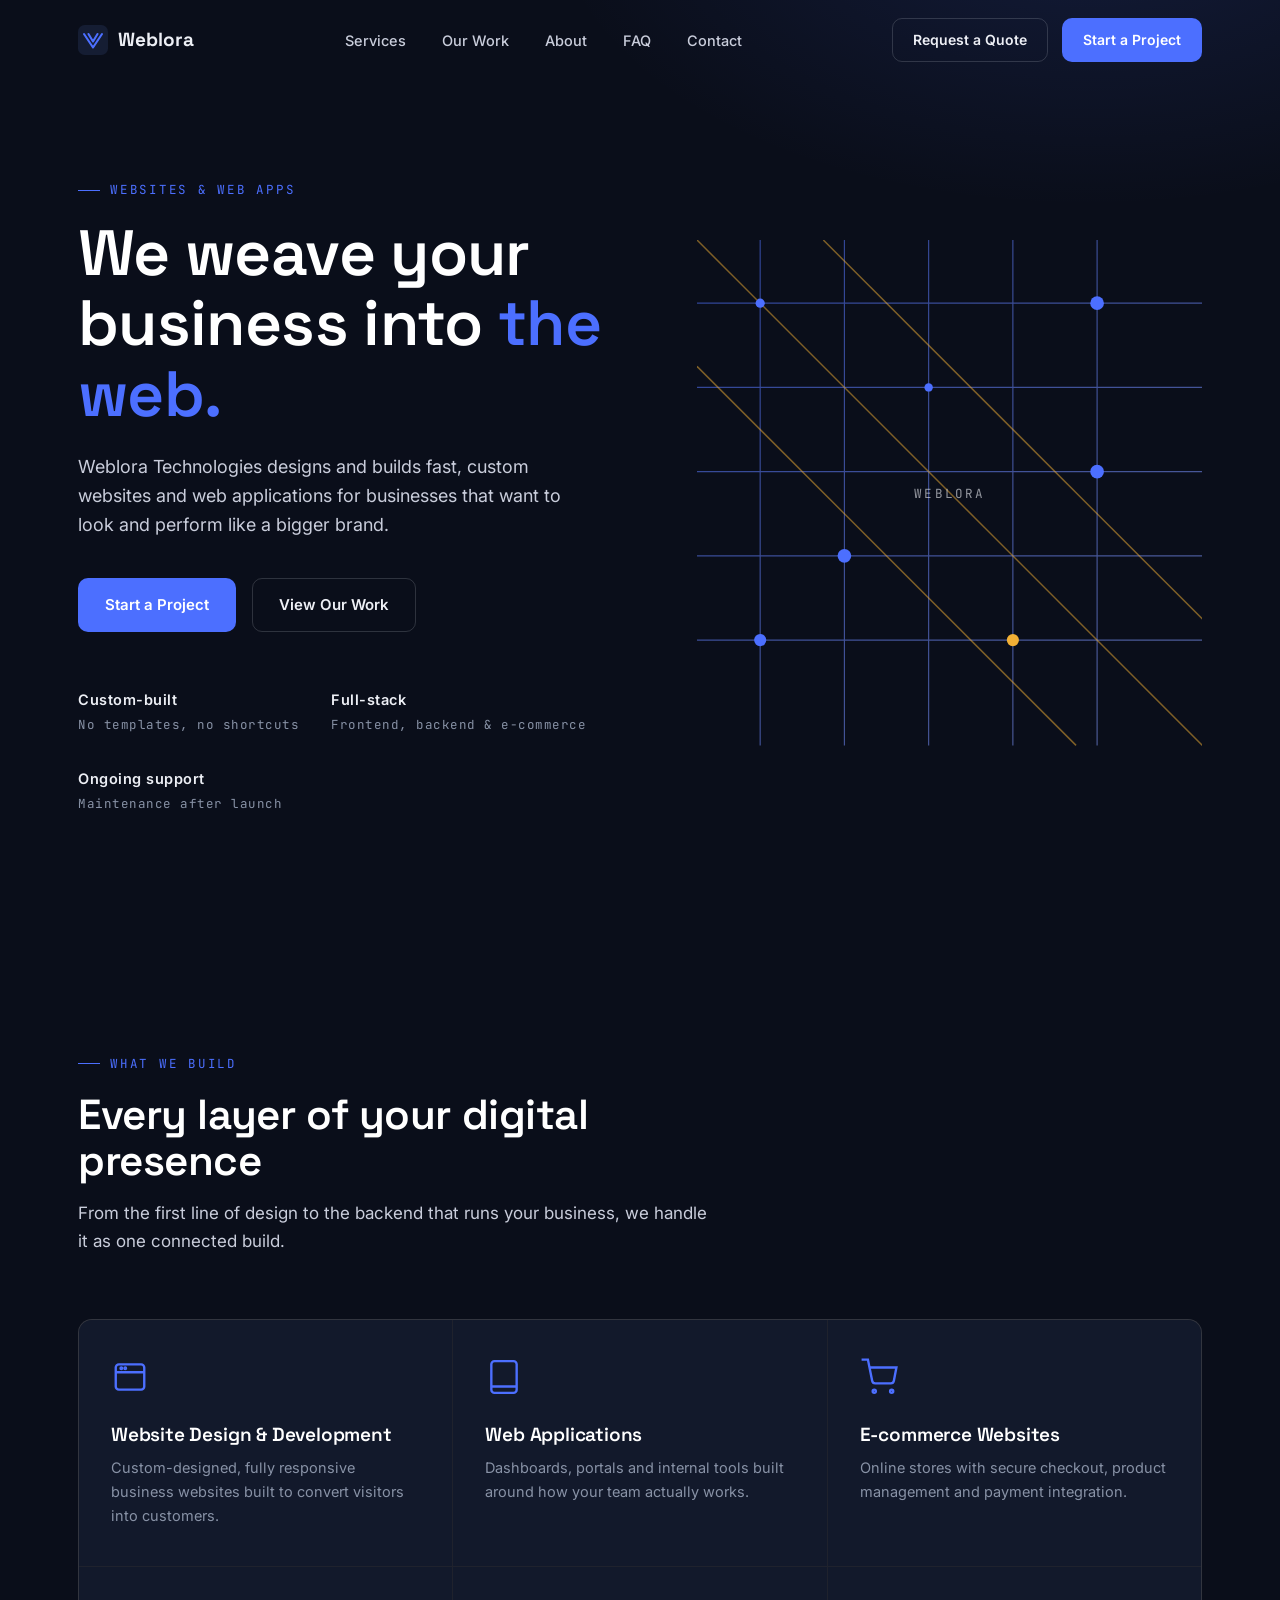
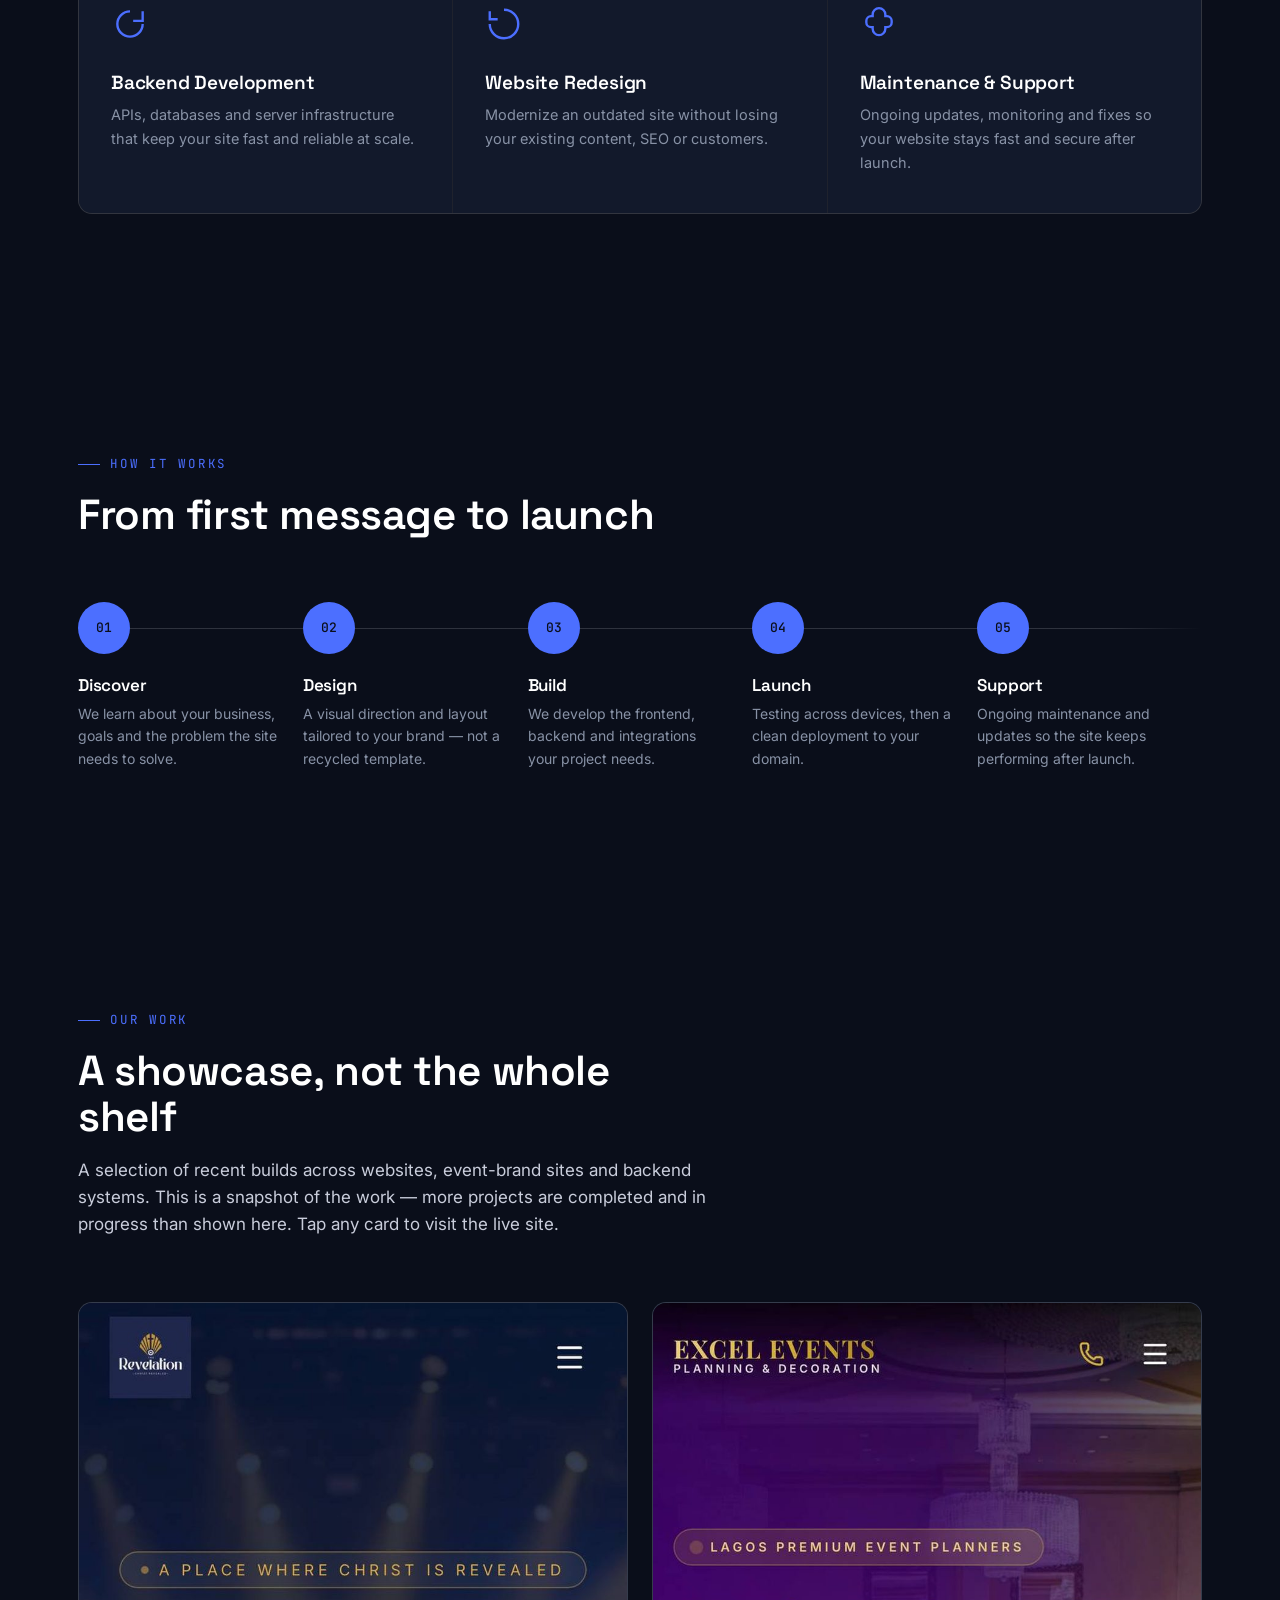
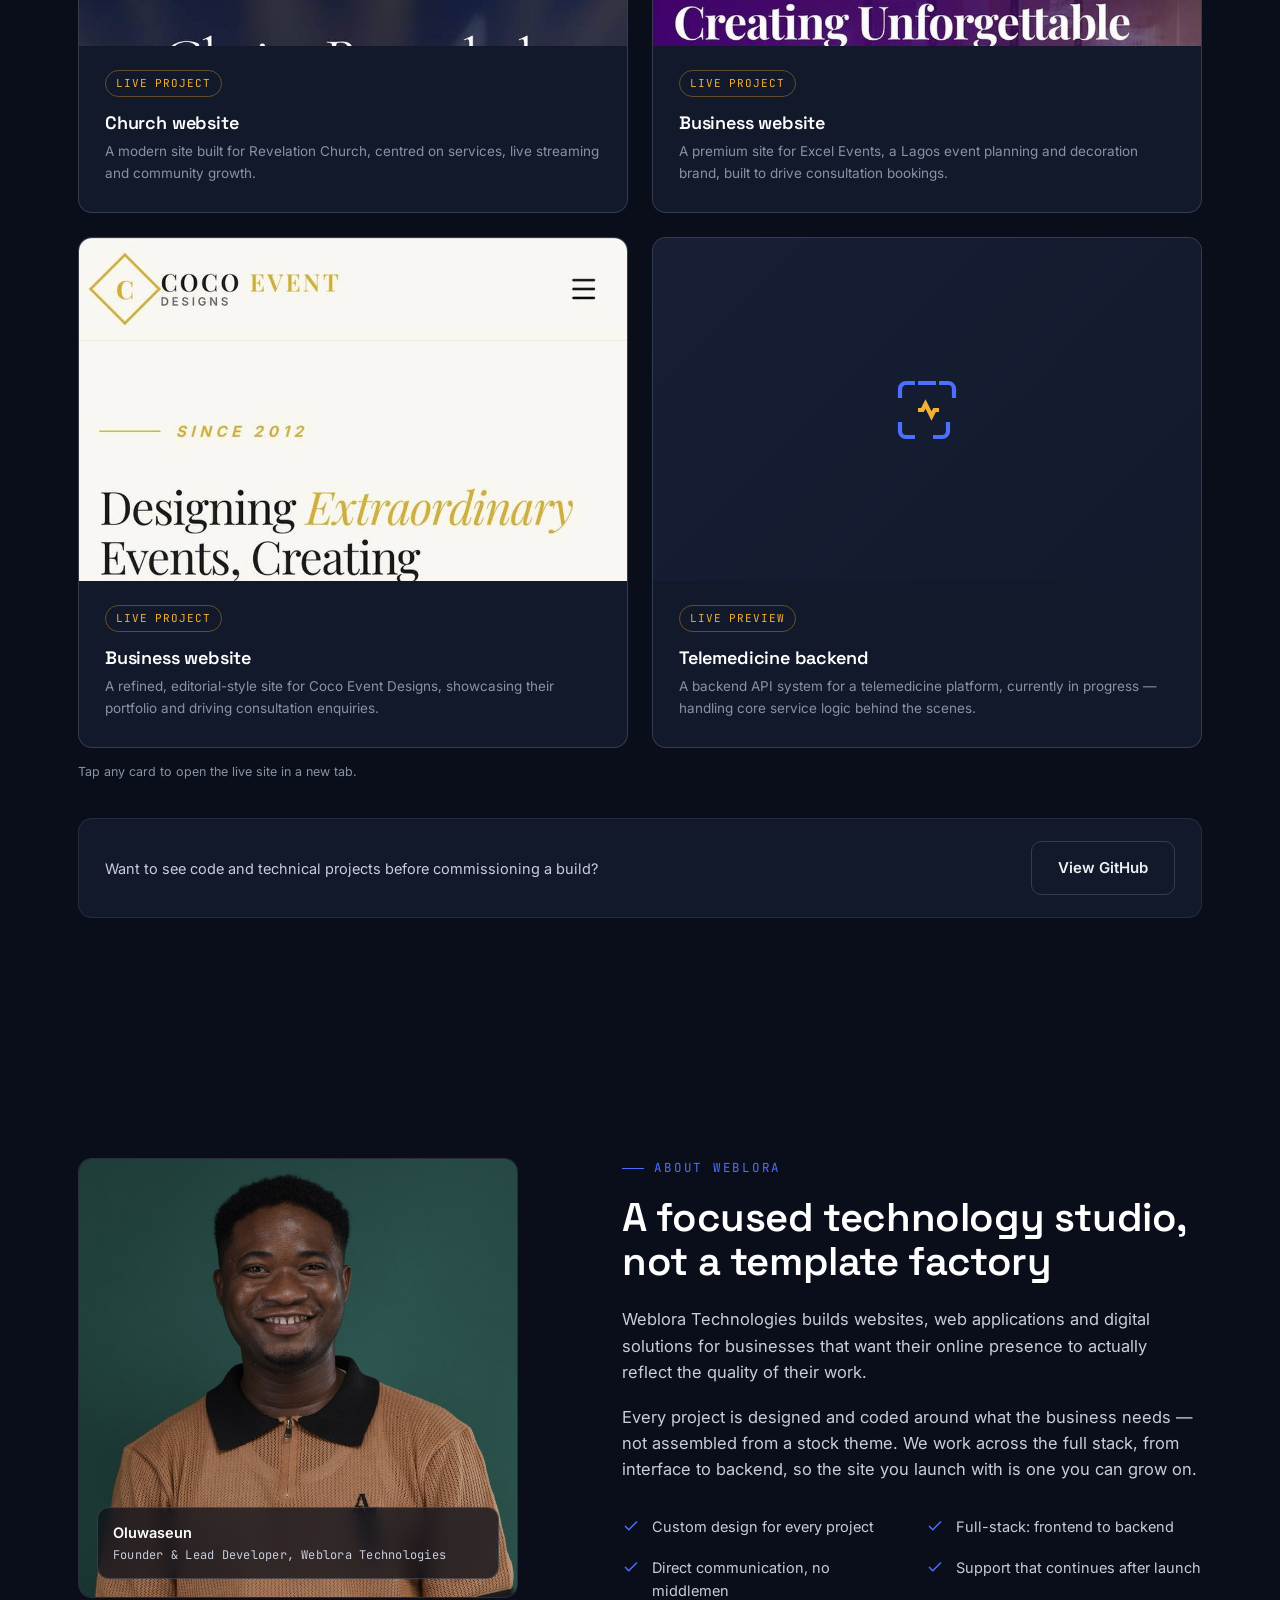
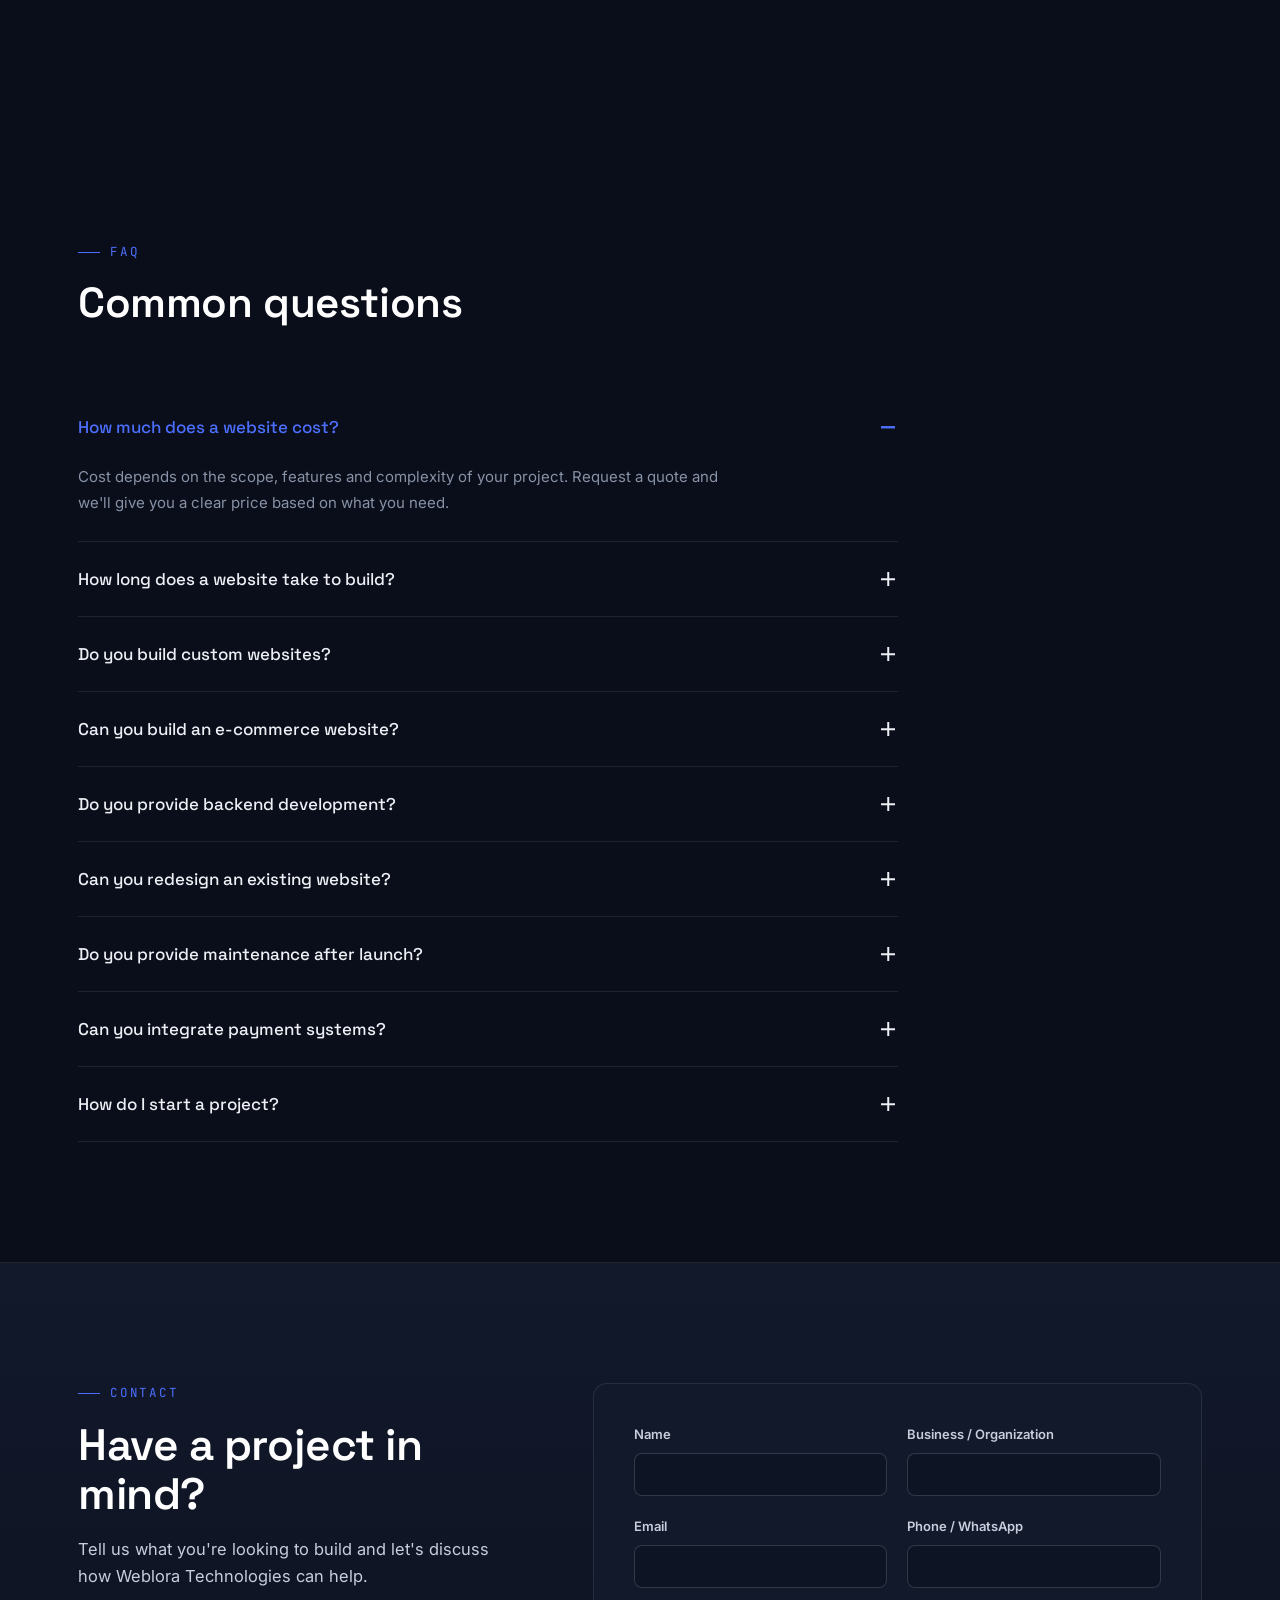
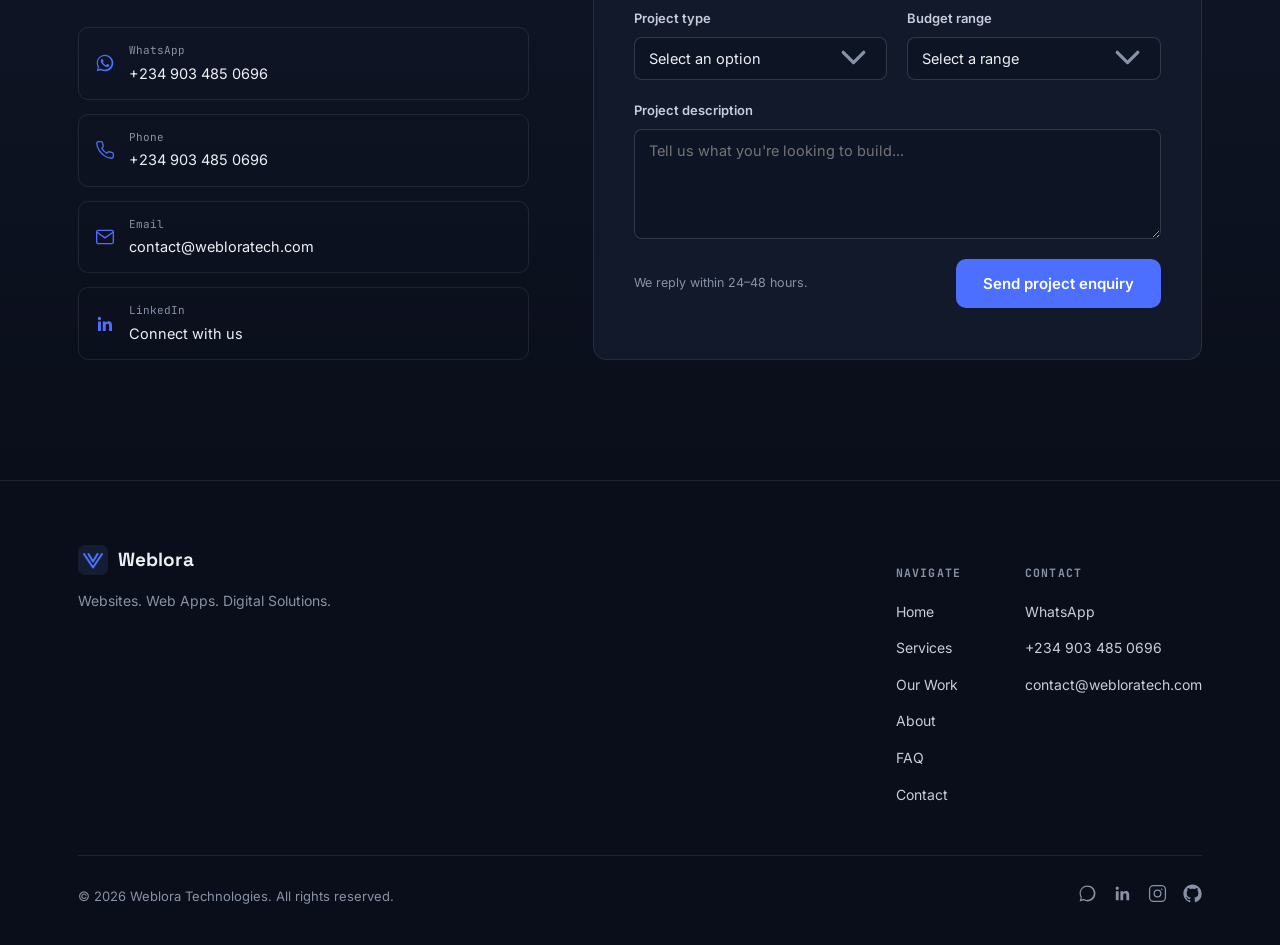
==== index.html @ 2b8f2a29 "changed the email" ====
<!DOCTYPE html>
<html lang="en">
<head>
<meta charset="UTF-8">
<meta name="viewport" content="width=device-width, initial-scale=1.0">
<title>Weblora Technologies — Websites, Web Apps &amp; Digital Solutions</title>
<meta name="description" content="Weblora Technologies designs and builds premium websites, web applications and e-commerce platforms. Request a quote and start your project today.">
<meta name="keywords" content="Weblora Technologies, website design, web development, web applications, e-commerce development, backend development, website redesign, website maintenance">
<link rel="canonical" href="https://weblora.tech/">

<!-- Open Graph -->
<meta property="og:type" content="website">
<meta property="og:title" content="Weblora Technologies — Websites, Web Apps & Digital Solutions">
<meta property="og:description" content="We design and build premium websites, web applications and digital solutions for growing businesses.">
<meta property="og:url" content="https://weblora.tech/">
<meta property="og:site_name" content="Weblora Technologies">
<meta property="og:image" content="assets/og-image.png">

<!-- Twitter -->
<meta name="twitter:card" content="summary_large_image">
<meta name="twitter:title" content="Weblora Technologies — Websites, Web Apps & Digital Solutions">
<meta name="twitter:description" content="We design and build premium websites, web applications and digital solutions for growing businesses.">
<meta name="twitter:image" content="assets/og-image.png">

<link rel="icon" type="image/svg+xml" href="data:image/svg+xml,%3Csvg xmlns='http://www.w3.org/2000/svg' viewBox='0 0 100 100'%3E%3Crect width='100' height='100' rx='22' fill='%230A0E1A'/%3E%3Cpath d='M20 30 L50 75 L80 30 M35 30 L50 55 L65 30' stroke='%234C6FFF' stroke-width='7' fill='none' stroke-linecap='round' stroke-linejoin='round'/%3E%3C/svg%3E">

<link rel="preconnect" href="https://fonts.googleapis.com">
<link rel="preconnect" href="https://fonts.gstatic.com" crossorigin>
<link href="https://fonts.googleapis.com/css2?family=Space+Grotesk:wght@400;500;600;700&family=Inter:wght@400;500;600;700&family=JetBrains+Mono:wght@400;500&display=swap" rel="stylesheet">

<script type="application/ld+json">
{
  "@context": "https://schema.org",
  "@type": "ProfessionalService",
  "name": "Weblora Technologies",
  "description": "Websites, web applications and digital solutions for growing businesses.",
  "email": "contact@webloratech.com",
  "telephone": "+2349034850696",
  "url": "https://webloratech.com",
  "sameAs": [
    "https://github.com/Oluwaseun-bit-ui",
    "https://www.linkedin.com/in/oluwaseuntaiwologix",
    
  ]
}
</script>

<style>
  :root{
    --ink:#0A0E1A;
    --panel:#12192B;
    --panel-2:#161f36;
    --paper:#EDEFF5;
    --paper-dim:#c9cddb;
    --indigo:#4C6FFF;
    --indigo-soft:rgba(76,111,255,0.14);
    --amber:#F2B035;
    --slate:#8892A6;
    --line:rgba(237,239,245,0.09);
    --line-strong:rgba(237,239,245,0.16);
    --radius:14px;
    --display: 'Space Grotesk', sans-serif;
    --body: 'Inter', sans-serif;
    --mono: 'JetBrains Mono', monospace;
    --ease: cubic-bezier(.22,.61,.36,1);
  }

  *{box-sizing:border-box;}
  html{scroll-behavior:smooth;}
  @media (prefers-reduced-motion: reduce){
    html{scroll-behavior:auto;}
    *{animation-duration:0.01ms !important; animation-iteration-count:1 !important; transition-duration:0.01ms !important;}
  }

  body{
    margin:0;
    background:var(--ink);
    color:var(--paper);
    font-family:var(--body);
    line-height:1.6;
    -webkit-font-smoothing:antialiased;
  }

  img{max-width:100%; display:block;}
  a{color:inherit;}
  ul{margin:0; padding:0; list-style:none;}
  h1,h2,h3,h4{font-family:var(--display); margin:0; line-height:1.1; letter-spacing:-0.01em;}
  p{margin:0;}

  .wrap{max-width:1180px; margin:0 auto; padding:0 28px;}
  section{padding:120px 0;}
  @media (max-width:768px){ section{padding:80px 0;} }

  .eyebrow{
    font-family:var(--mono);
    font-size:12.5px;
    letter-spacing:0.14em;
    text-transform:uppercase;
    color:var(--indigo);
    display:flex;
    align-items:center;
    gap:10px;
    margin-bottom:18px;
  }
  .eyebrow::before{
    content:"";
    width:22px; height:1px;
    background:var(--indigo);
  }

  .btn{
    display:inline-flex;
    align-items:center;
    justify-content:center;
    gap:8px;
    font-family:var(--body);
    font-weight:600;
    font-size:15px;
    padding:14px 26px;
    border-radius:10px;
    border:1px solid transparent;
    cursor:pointer;
    text-decoration:none;
    transition:transform .25s var(--ease), background .25s var(--ease), border-color .25s var(--ease), color .25s var(--ease);
    white-space:nowrap;
  }
  .btn:active{ transform:scale(0.97); }
  .btn-primary{ background:var(--indigo); color:#fff; }
  .btn-primary:hover{ background:#3d5be0; }
  .btn-ghost{ background:transparent; border-color:var(--line-strong); color:var(--paper); }
  .btn-ghost:hover{ border-color:var(--indigo); color:var(--indigo); }
  .btn-wa{ background:#1c2740; color:var(--paper); border:1px solid var(--line-strong); }
  .btn-wa:hover{ border-color:#25D366; color:#25D366; }
  .btn:focus-visible, a:focus-visible, button:focus-visible, input:focus-visible, textarea:focus-visible, select:focus-visible{
    outline:2px solid var(--amber);
    outline-offset:3px;
  }

  /* ---------- NAV ---------- */
  header{
    position:fixed; top:0; left:0; right:0; z-index:100;
    padding:18px 0;
    transition:background .3s var(--ease), border-color .3s var(--ease), padding .3s var(--ease);
    border-bottom:1px solid transparent;
  }
  header.scrolled{
    background:rgba(10,14,26,0.85);
    backdrop-filter:blur(10px);
    -webkit-backdrop-filter:blur(10px);
    border-bottom:1px solid var(--line);
    padding:12px 0;
  }
  .nav-row{ display:flex; align-items:center; justify-content:space-between; }
  .logo{
    display:flex; align-items:center; gap:10px;
    font-family:var(--display); font-weight:700; font-size:19px; text-decoration:none; color:var(--paper);
  }
  .logo-mark{ width:30px; height:30px; flex-shrink:0; }
  .nav-links{ display:flex; align-items:center; gap:36px; }
  .nav-links a{
    font-size:14.5px; text-decoration:none; color:var(--paper-dim); font-weight:500;
    position:relative; padding:4px 0;
    transition:color .2s var(--ease);
  }
  .nav-links a:hover{ color:var(--paper); }
  .nav-links a::after{
    content:""; position:absolute; left:0; bottom:-2px; width:0; height:1px; background:var(--indigo);
    transition:width .25s var(--ease);
  }
  .nav-links a:hover::after{ width:100%; }
  .nav-cta-group{ display:flex; align-items:center; gap:14px; }
  .nav-cta-group .btn{ padding:10px 20px; font-size:14px; }
  .menu-toggle{
    display:none; background:none; border:none; color:var(--paper); cursor:pointer; padding:6px;
  }
  .menu-toggle svg{ width:24px; height:24px; }

  @media (max-width: 940px){
    .nav-links{
      position:fixed; inset:0 0 0 auto; top:0; height:100vh; width:min(78vw,320px);
      background:var(--panel); flex-direction:column; align-items:flex-start; justify-content:center;
      gap:28px; padding:40px 36px; transform:translateX(100%);
      transition:transform .35s var(--ease); box-shadow:-20px 0 60px rgba(0,0,0,0.4);
    }
    .nav-links.open{ transform:translateX(0); }
    .nav-links a{ font-size:19px; }
    .nav-cta-group .btn-ghost{ display:none; }
    .menu-toggle{ display:block; z-index:110; }
    .nav-cta-group{ gap:10px; }
  }

  /* ---------- HERO ---------- */
  .hero{
    padding:180px 0 120px;
    position:relative;
    overflow:hidden;
    background:
      radial-gradient(ellipse 900px 500px at 85% -10%, var(--indigo-soft), transparent 60%);
  }
  .hero-grid{
    display:grid; grid-template-columns:1.05fr 0.95fr; gap:60px; align-items:center;
  }
  .hero h1{
    font-size:clamp(38px, 5.2vw, 64px);
    font-weight:600;
    color:#fff;
  }
  .hero h1 span{ color:var(--indigo); }
  .hero-sub{
    margin-top:24px; font-size:18px; color:var(--paper-dim); max-width:520px;
  }
  .hero-actions{ margin-top:38px; display:flex; gap:16px; flex-wrap:wrap; }
  .hero-meta{
    margin-top:56px; display:flex; gap:32px; flex-wrap:wrap;
  }
  .hero-meta div{ font-family:var(--mono); font-size:12.5px; color:var(--slate); letter-spacing:0.04em; }
  .hero-meta strong{ display:block; color:var(--paper); font-family:var(--body); font-size:14.5px; font-weight:600; margin-bottom:4px; }

  .loom{ width:100%; height:auto; }
  @media (max-width:940px){
    .hero{ padding:150px 0 80px; }
    .hero-grid{ grid-template-columns:1fr; }
    .hero-sub{ max-width:none; }
    .loom-wrap{ order:-1; margin-bottom:10px; }
  }

  /* ---------- section headers ---------- */
  .sec-head{ max-width:640px; margin-bottom:64px; }
  .sec-head h2{ font-size:clamp(28px,3.6vw,42px); font-weight:600; color:#fff; }
  .sec-head p{ margin-top:16px; font-size:17px; color:var(--paper-dim); }

  /* ---------- SERVICES ---------- */
  .services-grid{
    display:grid; grid-template-columns:repeat(3,1fr); gap:1px;
    background:var(--line); border:1px solid var(--line); border-radius:var(--radius); overflow:hidden;
  }
  .service-card{
    background:var(--panel); padding:38px 32px; transition:background .25s var(--ease);
  }
  .service-card:hover{ background:var(--panel-2); }
  .service-icon{ width:38px; height:38px; color:var(--indigo); margin-bottom:22px; }
  .service-card h3{ font-size:19px; font-weight:600; color:#fff; margin-bottom:10px; }
  .service-card p{ font-size:14.5px; color:var(--slate); line-height:1.65; }
  @media (max-width:900px){ .services-grid{ grid-template-columns:1fr 1fr; } }
  @media (max-width:640px){ .services-grid{ grid-template-columns:1fr; } }

  /* ---------- PROCESS ---------- */
  .process{ position:relative; }
  .process-list{ display:grid; grid-template-columns:repeat(5,1fr); gap:0; position:relative; }
  .process-list::before{
    content:""; position:absolute; top:26px; left:0; right:0; height:1px;
    background:linear-gradient(to right, var(--line-strong), var(--line-strong) 92%, transparent);
  }
  .process-step{ padding-right:24px; position:relative; }
  .process-num{
    font-family:var(--mono); font-size:13px; color:var(--ink); background:var(--indigo);
    width:52px; height:52px; border-radius:50%; display:flex; align-items:center; justify-content:center;
    font-weight:500; margin-bottom:22px; position:relative; z-index:2;
  }
  .process-step h3{ font-size:17px; font-weight:600; color:#fff; margin-bottom:8px; }
  .process-step p{ font-size:14px; color:var(--slate); }
  @media (max-width:940px){
    .process-list{ grid-template-columns:1fr 1fr; gap:36px 24px; }
    .process-list::before{ display:none; }
  }
  @media (max-width:560px){ .process-list{ grid-template-columns:1fr; } }

  /* ---------- WORK ---------- */
  .work-grid{ display:grid; grid-template-columns:repeat(2,1fr); gap:24px; }
  .work-card{
    border:1px solid var(--line-strong); border-radius:var(--radius); overflow:hidden;
    background:var(--panel); display:flex; flex-direction:column;
    transition:border-color .25s var(--ease), transform .25s var(--ease);
    text-decoration:none; color:inherit;
  }
  .work-card:hover{ border-color:var(--indigo); transform:translateY(-4px); }
  .work-thumb{
    position:relative; width:100%; aspect-ratio:16/10; overflow:hidden; background:var(--panel-2);
    display:flex; align-items:center; justify-content:center;
  }
  .work-thumb img{
    width:100%; height:100%; object-fit:cover; object-position:top center;
    transition:transform .5s var(--ease); display:block; pointer-events:none;
  }
  .work-card:hover .work-thumb img{ transform:scale(1.04); }
  .work-thumb.no-image{ background:linear-gradient(135deg, var(--panel-2), var(--panel)); }
  .work-thumb .visit-badge{
    position:absolute; top:14px; right:14px; background:rgba(10,14,26,0.82); backdrop-filter:blur(6px);
    color:#fff; font-family:var(--mono); font-size:11px; letter-spacing:0.06em; text-transform:uppercase;
    padding:6px 12px; border-radius:100px; display:flex; align-items:center; gap:6px;
    border:1px solid var(--line-strong); opacity:0; transform:translateY(-4px);
    transition:opacity .25s var(--ease), transform .25s var(--ease);
  }
  .work-card:hover .visit-badge{ opacity:1; transform:translateY(0); }
  .work-body{ padding:24px 26px 28px; display:flex; flex-direction:column; flex:1; }
  .work-card .tag{
    font-family:var(--mono); font-size:11px; letter-spacing:0.08em; text-transform:uppercase;
    color:var(--amber); border:1px solid rgba(242,176,53,0.35); padding:4px 10px; border-radius:100px;
    display:inline-block; align-self:flex-start;
  }
  .work-card h4{ font-size:18px; color:#fff; font-weight:600; margin:16px 0 8px; }
  .work-card p{ font-size:13.5px; color:var(--slate); line-height:1.6; }
  .work-note{
    margin-top:36px; padding:22px 26px; border-radius:var(--radius); background:var(--panel);
    border:1px solid var(--line); display:flex; align-items:center; justify-content:space-between; gap:20px; flex-wrap:wrap;
  }
  .work-note p{ font-size:14.5px; color:var(--paper-dim); max-width:520px; }
  @media (max-width:640px){ .work-grid{ grid-template-columns:1fr; } }

  /* ---------- ABOUT ---------- */
  .about-grid{ display:grid; grid-template-columns:0.9fr 1.1fr; gap:70px; align-items:start; }
  .about-visual{
    position:relative; aspect-ratio:1/1; border-radius:var(--radius); border:1px solid var(--line);
    background:var(--panel); overflow:hidden; max-width:440px; justify-self:start;
  }
  .about-visual img{ width:100%; height:100%; object-fit:cover; display:block; }
  .about-visual .founder-tag{
    position:absolute; left:18px; bottom:18px; right:18px;
    background:rgba(10,14,26,0.72); backdrop-filter:blur(8px);
    border:1px solid var(--line-strong); border-radius:12px; padding:13px 15px;
  }
  .about-visual .founder-tag strong{ display:block; color:#fff; font-size:14.5px; font-weight:600; }
  .about-visual .founder-tag span{ display:block; color:var(--paper-dim); font-size:12px; margin-top:2px; font-family:var(--mono); letter-spacing:0.02em; }
  @media (max-width:900px){ .about-visual{ max-width:340px; justify-self:center; } }
  .about-copy h2{ font-size:clamp(28px,3.6vw,40px); color:#fff; font-weight:600; margin-bottom:22px; }
  .about-copy p{ font-size:16.5px; color:var(--paper-dim); margin-bottom:18px; }
  .value-list{ margin-top:32px; display:grid; grid-template-columns:1fr 1fr; gap:18px 28px; }
  .value-list li{ display:flex; gap:12px; font-size:14.5px; color:var(--paper-dim); }
  .value-list svg{ width:18px; height:18px; color:var(--indigo); flex-shrink:0; margin-top:2px; }
  @media (max-width:900px){ .about-grid{ grid-template-columns:1fr; } .value-list{ grid-template-columns:1fr; } }

  /* ---------- FAQ ---------- */
  .faq-wrap{ max-width:820px; }
  .faq-item{ border-bottom:1px solid var(--line); }
  .faq-q{
    width:100%; text-align:left; background:none; border:none; color:var(--paper);
    font-family:var(--display); font-size:17px; font-weight:500; padding:26px 0; cursor:pointer;
    display:flex; align-items:center; justify-content:space-between; gap:20px;
  }
  .faq-q:hover{ color:var(--indigo); }
  .faq-q .plus{ width:20px; height:20px; flex-shrink:0; position:relative; }
  .faq-q .plus::before, .faq-q .plus::after{
    content:""; position:absolute; background:currentColor; top:50%; left:50%; transform:translate(-50%,-50%);
  }
  .faq-q .plus::before{ width:14px; height:1.5px; }
  .faq-q .plus::after{ width:1.5px; height:14px; transition:transform .25s var(--ease); }
  .faq-item.open .plus::after{ transform:translate(-50%,-50%) rotate(90deg); }
  .faq-item.open .faq-q{ color:var(--indigo); }
  .faq-a{ max-height:0; overflow:hidden; transition:max-height .3s var(--ease); }
  .faq-a p{ font-size:15px; color:var(--slate); padding-bottom:26px; max-width:640px; line-height:1.7; }

  /* ---------- CONTACT ---------- */
  .contact-section{
    background:linear-gradient(180deg, var(--panel), var(--ink));
    border-top:1px solid var(--line);
  }
  .contact-grid{ display:grid; grid-template-columns:0.85fr 1.15fr; gap:64px; }
  .contact-info h2{ font-size:clamp(30px,4vw,44px); color:#fff; font-weight:600; }
  .contact-info p{ margin-top:18px; font-size:16.5px; color:var(--paper-dim); max-width:420px; }
  .contact-channels{ margin-top:38px; display:flex; flex-direction:column; gap:14px; }
  .channel{
    display:flex; align-items:center; gap:14px; padding:14px 16px; border:1px solid var(--line);
    border-radius:10px; text-decoration:none; color:var(--paper); font-size:14.5px; transition:border-color .2s var(--ease);
  }
  .channel:hover{ border-color:var(--indigo); }
  .channel svg{ width:20px; height:20px; color:var(--indigo); flex-shrink:0; }
  .channel span.label{ display:block; font-family:var(--mono); font-size:11px; color:var(--slate); margin-bottom:2px; }

  form.project-form{
    background:var(--panel); border:1px solid var(--line); border-radius:var(--radius); padding:40px;
  }
  .form-row{ display:grid; grid-template-columns:1fr 1fr; gap:20px; margin-bottom:20px; }
  .field{ display:flex; flex-direction:column; gap:8px; }
  .field.full{ grid-column:1 / -1; }
  label{ font-size:13px; font-weight:600; color:var(--paper-dim); }
  input, textarea, select{
    background:#0d1424; border:1px solid var(--line-strong); border-radius:8px; padding:12px 14px;
    color:var(--paper); font-family:var(--body); font-size:14.5px; width:100%;
  }
  input:focus, textarea:focus, select:focus{ border-color:var(--indigo); outline:none; }
  textarea{ resize:vertical; min-height:110px; }
  select{ appearance:none; background-image:url("data:image/svg+xml,%3Csvg xmlns='http://www.w3.org/2000/svg' viewBox='0 0 20 20' fill='none'%3E%3Cpath d='M5 7l5 5 5-5' stroke='%238892A6' stroke-width='1.6' stroke-linecap='round' stroke-linejoin='round'/%3E%3C/svg%3E"); background-repeat:no-repeat; background-position:right 12px center; padding-right:36px; }
  .form-foot{ margin-top:8px; display:flex; align-items:center; justify-content:space-between; gap:16px; flex-wrap:wrap; }
  .form-foot p{ font-size:12.5px; color:var(--slate); }
  @media (max-width:900px){ .contact-grid{ grid-template-columns:1fr; } }
  @media (max-width:640px){ .form-row{ grid-template-columns:1fr; } form.project-form{ padding:26px; } }

  /* ---------- FOOTER ---------- */
  footer{ padding:64px 0 36px; border-top:1px solid var(--line); }
  .footer-top{ display:flex; justify-content:space-between; gap:40px; flex-wrap:wrap; margin-bottom:48px; }
  .footer-brand .logo{ margin-bottom:14px; }
  .footer-brand p{ font-size:14px; color:var(--slate); max-width:280px; }
  .footer-cols{ display:flex; gap:64px; flex-wrap:wrap; }
  .footer-col h5{ font-family:var(--mono); font-size:11.5px; letter-spacing:0.1em; text-transform:uppercase; color:var(--slate); margin-bottom:16px; }
  .footer-col ul{ display:flex; flex-direction:column; gap:11px; }
  .footer-col a{ font-size:14px; color:var(--paper-dim); text-decoration:none; }
  .footer-col a:hover{ color:var(--indigo); }
  .footer-bottom{
    padding-top:28px; border-top:1px solid var(--line); display:flex; justify-content:space-between;
    align-items:center; gap:16px; flex-wrap:wrap; font-size:13px; color:var(--slate);
  }
  .footer-socials{ display:flex; gap:16px; }
  .footer-socials a{ color:var(--slate); }
  .footer-socials a:hover{ color:var(--indigo); }
  .footer-socials svg{ width:19px; height:19px; }

  /* skip link */
  .skip-link{
    position:absolute; left:-9999px; top:0; background:var(--indigo); color:#fff; padding:12px 20px;
    z-index:200; border-radius:0 0 8px 0;
  }
  .skip-link:focus{ left:0; }

  .visually-hidden{
    position:absolute; width:1px; height:1px; overflow:hidden; clip:rect(0 0 0 0); white-space:nowrap;
  }
</style>
</head>
<body>

<a href="#main" class="skip-link">Skip to content</a>

<header id="siteHeader">
  <div class="wrap nav-row">
    <a href="#top" class="logo" aria-label="Weblora Technologies home">
      <svg class="logo-mark" viewBox="0 0 100 100" fill="none" xmlns="http://www.w3.org/2000/svg" aria-hidden="true">
        <rect width="100" height="100" rx="22" fill="#151d33"/>
        <path d="M20 30 L50 75 L80 30 M35 30 L50 55 L65 30" stroke="#4C6FFF" stroke-width="7" fill="none" stroke-linecap="round" stroke-linejoin="round"/>
      </svg>
      Weblora
    </a>

    <nav class="nav-links" id="navLinks" aria-label="Primary">
      <a href="#services">Services</a>
      <a href="#work">Our Work</a>
      <a href="#about">About</a>
      <a href="#faq">FAQ</a>
      <a href="#contact">Contact</a>
    </nav>

    <div class="nav-cta-group">
      <a href="#contact" class="btn btn-ghost">Request a Quote</a>
      <a href="#contact" class="btn btn-primary">Start a Project</a>
      <button class="menu-toggle" id="menuToggle" aria-expanded="false" aria-controls="navLinks" aria-label="Open menu">
        <svg id="menuIcon" viewBox="0 0 24 24" fill="none" stroke="currentColor" stroke-width="2" stroke-linecap="round"><line x1="3" y1="6" x2="21" y2="6"/><line x1="3" y1="12" x2="21" y2="12"/><line x1="3" y1="18" x2="21" y2="18"/></svg>
      </button>
    </div>
  </div>
</header>

<main id="main">

  <!-- HERO -->
  <section class="hero" id="top">
    <div class="wrap hero-grid">
      <div>
        <div class="eyebrow">Websites &amp; Web Apps</div>
        <h1>We weave your business into <span>the web.</span></h1>
        <p class="hero-sub">Weblora Technologies designs and builds fast, custom websites and web applications for businesses that want to look and perform like a bigger brand.</p>
        <div class="hero-actions">
          <a href="#contact" class="btn btn-primary">Start a Project</a>
          <a href="#work" class="btn btn-ghost">View Our Work</a>
        </div>
        <div class="hero-meta">
          <div><strong>Custom-built</strong>No templates, no shortcuts</div>
          <div><strong>Full-stack</strong>Frontend, backend &amp; e-commerce</div>
          <div><strong>Ongoing support</strong>Maintenance after launch</div>
        </div>
      </div>

      <div class="loom-wrap">
        <svg class="loom" viewBox="0 0 480 480" fill="none" xmlns="http://www.w3.org/2000/svg" role="img" aria-label="Animated illustration of woven threads intersecting at glowing nodes, representing digital solutions being built">
          <defs>
            <linearGradient id="threadGrad" x1="0" y1="0" x2="480" y2="480" gradientUnits="userSpaceOnUse">
              <stop offset="0" stop-color="#4C6FFF"/>
              <stop offset="1" stop-color="#8AA0FF"/>
            </linearGradient>
          </defs>
          <g stroke="url(#threadGrad)" stroke-width="1.1" opacity="0.55">
            <line x1="0" y1="60" x2="480" y2="60"/>
            <line x1="0" y1="140" x2="480" y2="140"/>
            <line x1="0" y1="220" x2="480" y2="220"/>
            <line x1="0" y1="300" x2="480" y2="300"/>
            <line x1="0" y1="380" x2="480" y2="380"/>
            <line x1="60" y1="0" x2="60" y2="480"/>
            <line x1="140" y1="0" x2="140" y2="480"/>
            <line x1="220" y1="0" x2="220" y2="480"/>
            <line x1="300" y1="0" x2="300" y2="480"/>
            <line x1="380" y1="0" x2="380" y2="480"/>
          </g>
          <g class="weave-diag" stroke="#F2B035" stroke-width="1.4" opacity="0.5">
            <line x1="0" y1="0" x2="480" y2="480"/>
            <line x1="120" y1="0" x2="480" y2="360"/>
            <line x1="0" y1="120" x2="360" y2="480"/>
          </g>
          <g fill="#4C6FFF">
            <circle cx="60" cy="60" r="4"><animate attributeName="r" values="4;7;4" dur="3.2s" repeatCount="indefinite"/></circle>
            <circle cx="220" cy="140" r="4"><animate attributeName="r" values="4;7;4" dur="2.6s" begin="0.4s" repeatCount="indefinite"/></circle>
            <circle cx="380" cy="60" r="4"><animate attributeName="r" values="4;7;4" dur="3.6s" begin="0.9s" repeatCount="indefinite"/></circle>
            <circle cx="140" cy="300" r="4"><animate attributeName="r" values="4;7;4" dur="2.9s" begin="1.3s" repeatCount="indefinite"/></circle>
            <circle cx="300" cy="380" r="5" fill="#F2B035"><animate attributeName="r" values="5;9;5" dur="3.1s" begin="0.2s" repeatCount="indefinite"/></circle>
            <circle cx="380" cy="220" r="4"><animate attributeName="r" values="4;7;4" dur="2.4s" begin="1.6s" repeatCount="indefinite"/></circle>
            <circle cx="60" cy="380" r="4"><animate attributeName="r" values="4;7;4" dur="3.4s" begin="0.6s" repeatCount="indefinite"/></circle>
          </g>
          <text x="240" y="245" text-anchor="middle" font-family="JetBrains Mono, monospace" font-size="12" fill="#EDEFF5" opacity="0.6" letter-spacing="2">WEBLORA</text>
        </svg>
      </div>
    </div>
  </section>

  <!-- SERVICES -->
  <section id="services">
    <div class="wrap">
      <div class="sec-head">
        <div class="eyebrow">What we build</div>
        <h2>Every layer of your digital presence</h2>
        <p>From the first line of design to the backend that runs your business, we handle it as one connected build.</p>
      </div>

      <div class="services-grid">
        <article class="service-card">
          <svg class="service-icon" viewBox="0 0 24 24" fill="none" stroke="currentColor" stroke-width="1.5"><rect x="3" y="4" width="18" height="16" rx="2"/><path d="M3 9h18"/><circle cx="6.5" cy="6.5" r=".5" fill="currentColor"/><circle cx="9" cy="6.5" r=".5" fill="currentColor"/></svg>
          <h3>Website Design &amp; Development</h3>
          <p>Custom-designed, fully responsive business websites built to convert visitors into customers.</p>
        </article>
        <article class="service-card">
          <svg class="service-icon" viewBox="0 0 24 24" fill="none" stroke="currentColor" stroke-width="1.5"><rect x="4" y="2" width="16" height="20" rx="2"/><line x1="4" y1="18" x2="20" y2="18"/></svg>
          <h3>Web Applications</h3>
          <p>Dashboards, portals and internal tools built around how your team actually works.</p>
        </article>
        <article class="service-card">
          <svg class="service-icon" viewBox="0 0 24 24" fill="none" stroke="currentColor" stroke-width="1.5"><circle cx="9" cy="21" r="1"/><circle cx="20" cy="21" r="1"/><path d="M1 1h4l2.68 13.39a2 2 0 0 0 2 1.61h9.72a2 2 0 0 0 2-1.61L23 6H6"/></svg>
          <h3>E-commerce Websites</h3>
          <p>Online stores with secure checkout, product management and payment integration.</p>
        </article>
        <article class="service-card">
          <svg class="service-icon" viewBox="0 0 24 24" fill="none" stroke="currentColor" stroke-width="1.5"><path d="M20 12a8 8 0 1 1-8-8"/><path d="M20 4v6h-6"/></svg>
          <h3>Backend Development</h3>
          <p>APIs, databases and server infrastructure that keep your site fast and reliable at scale.</p>
        </article>
        <article class="service-card">
          <svg class="service-icon" viewBox="0 0 24 24" fill="none" stroke="currentColor" stroke-width="1.5"><path d="M3 12a9 9 0 1 0 9-9"/><path d="M3 4v5h5"/></svg>
          <h3>Website Redesign</h3>
          <p>Modernize an outdated site without losing your existing content, SEO or customers.</p>
        </article>
        <article class="service-card">
          <svg class="service-icon" viewBox="0 0 24 24" fill="none" stroke="currentColor" stroke-width="1.5"><path d="M12 2a4 4 0 0 1 4 4v1h1a3 3 0 0 1 3 3v1a3 3 0 0 1-3 3h-1v1a4 4 0 0 1-8 0v-1H7a3 3 0 0 1-3-3v-1a3 3 0 0 1 3-3h1V6a4 4 0 0 1 4-4z"/></svg>
          <h3>Maintenance &amp; Support</h3>
          <p>Ongoing updates, monitoring and fixes so your website stays fast and secure after launch.</p>
        </article>
      </div>
    </div>
  </section>

  <!-- PROCESS -->
  <section class="process">
    <div class="wrap">
      <div class="sec-head">
        <div class="eyebrow">How it works</div>
        <h2>From first message to launch</h2>
      </div>
      <div class="process-list">
        <div class="process-step">
          <div class="process-num">01</div>
          <h3>Discover</h3>
          <p>We learn about your business, goals and the problem the site needs to solve.</p>
        </div>
        <div class="process-step">
          <div class="process-num">02</div>
          <h3>Design</h3>
          <p>A visual direction and layout tailored to your brand — not a recycled template.</p>
        </div>
        <div class="process-step">
          <div class="process-num">03</div>
          <h3>Build</h3>
          <p>We develop the frontend, backend and integrations your project needs.</p>
        </div>
        <div class="process-step">
          <div class="process-num">04</div>
          <h3>Launch</h3>
          <p>Testing across devices, then a clean deployment to your domain.</p>
        </div>
        <div class="process-step">
          <div class="process-num">05</div>
          <h3>Support</h3>
          <p>Ongoing maintenance and updates so the site keeps performing after launch.</p>
        </div>
      </div>
    </div>
  </section>

  <!-- OUR WORK -->
  <section id="work">
    <div class="wrap">
      <div class="sec-head">
        <div class="eyebrow">Our work</div>
        <h2>A showcase, not the whole shelf</h2>
        <p>A selection of recent builds across websites, event-brand sites and backend systems. This is a snapshot of the work — more projects are completed and in progress than shown here. Tap any card to visit the live site.</p>
      </div>

      <div class="work-grid">

        <a class="work-card" href="https://revelation-church-hub.vercel.app/" target="_blank" rel="noopener">
          <div class="work-thumb">
            <img src="[data-uri]" alt="Revelation Church website homepage" loading="lazy" width="900" height="1494">
            <span class="visit-badge">Visit site ↗</span>
          </div>
          <div class="work-body">
            <span class="tag">Live project</span>
            <h4>Church website</h4>
            <p>A modern site built for Revelation Church, centred on services, live streaming and community growth.</p>
          </div>
        </a>

        <a class="work-card" href="https://excelevent.vercel.app/" target="_blank" rel="noopener">
          <div class="work-thumb">
            <img src="[data-uri]" alt="Excel Events website homepage" loading="lazy" width="900" height="1509">
            <span class="visit-badge">Visit site ↗</span>
          </div>
          <div class="work-body">
            <span class="tag">Live project</span>
            <h4>Business website</h4>
            <p>A premium site for Excel Events, a Lagos event planning and decoration brand, built to drive consultation bookings.</p>
          </div>
        </a>

        <a class="work-card" href="https://coco-event.vercel.app/" target="_blank" rel="noopener">
          <div class="work-thumb">
            <img src="[data-uri]" alt="Coco Event Designs website homepage" loading="lazy" width="900" height="1525">
            <span class="visit-badge">Visit site ↗</span>
          </div>
          <div class="work-body">
            <span class="tag">Live project</span>
            <h4>Business website</h4>
            <p>A refined, editorial-style site for Coco Event Designs, showcasing their portfolio and driving consultation enquiries.</p>
          </div>
        </a>

        <a class="work-card" href="https://telemedicine-wg98.onrender.com" target="_blank" rel="noopener">
          <div class="work-thumb no-image">
            <svg width="72" height="72" viewBox="0 0 24 24" fill="none" stroke="#4C6FFF" stroke-width="1.4" aria-hidden="true">
              <path d="M8 3H5a2 2 0 0 0-2 2v3m6-5h6m-6 0v0M16 3h3a2 2 0 0 1 2 2v3M3 16v3a2 2 0 0 0 2 2h3m11-5v3a2 2 0 0 1-2 2h-3"/>
              <path d="M9 12h1.5l1-2 2 4 1-2H16" stroke="#F2B035"/>
            </svg>
            <span class="visit-badge">Visit site ↗</span>
          </div>
          <div class="work-body">
            <span class="tag">Live preview</span>
            <h4>Telemedicine backend</h4>
            <p>A backend API system for a telemedicine platform, currently in progress — handling core service logic behind the scenes.</p>
          </div>
        </a>

      </div>

      <p style="margin-top:14px;font-size:12.5px;color:var(--slate);">Tap any card to open the live site in a new tab.</p>

      <div class="work-note">
        <p>Want to see code and technical projects before commissioning a build?</p>
        <a href="https://github.com/Oluwaseun-bit-ui" target="_blank" rel="noopener" class="btn btn-ghost">View GitHub</a>
      </div>
    </div>
  </section>

  <!-- ABOUT -->
  <section id="about">
    <div class="wrap about-grid">
      <div class="about-visual">
        <img src="[data-uri]" alt="Oluwaseun, founder of Weblora Technologies" loading="lazy" width="800" height="800">
        <div class="founder-tag">
          <strong>Oluwaseun</strong>
          <span>Founder &amp; Lead Developer, Weblora Technologies</span>
        </div>
      </div>
      <div class="about-copy">
        <div class="eyebrow">About Weblora</div>
        <h2>A focused technology studio, not a template factory</h2>
        <p>Weblora Technologies builds websites, web applications and digital solutions for businesses that want their online presence to actually reflect the quality of their work.</p>
        <p>Every project is designed and coded around what the business needs — not assembled from a stock theme. We work across the full stack, from interface to backend, so the site you launch with is one you can grow on.</p>
        <ul class="value-list">
          <li><svg viewBox="0 0 24 24" fill="none" stroke="currentColor" stroke-width="2"><path d="M20 6L9 17l-5-5"/></svg>Custom design for every project</li>
          <li><svg viewBox="0 0 24 24" fill="none" stroke="currentColor" stroke-width="2"><path d="M20 6L9 17l-5-5"/></svg>Full-stack: frontend to backend</li>
          <li><svg viewBox="0 0 24 24" fill="none" stroke="currentColor" stroke-width="2"><path d="M20 6L9 17l-5-5"/></svg>Direct communication, no middlemen</li>
          <li><svg viewBox="0 0 24 24" fill="none" stroke="currentColor" stroke-width="2"><path d="M20 6L9 17l-5-5"/></svg>Support that continues after launch</li>
        </ul>
      </div>
    </div>
  </section>

  <!-- FAQ -->
  <section id="faq">
    <div class="wrap">
      <div class="sec-head">
        <div class="eyebrow">FAQ</div>
        <h2>Common questions</h2>
      </div>
      <div class="faq-wrap" id="faqList">

        <div class="faq-item open">
          <button class="faq-q" aria-expanded="true">How much does a website cost?<span class="plus" aria-hidden="true"></span></button>
          <div class="faq-a"><p>Cost depends on the scope, features and complexity of your project. Request a quote and we'll give you a clear price based on what you need.</p></div>
        </div>

        <div class="faq-item">
          <button class="faq-q" aria-expanded="false">How long does a website take to build?<span class="plus" aria-hidden="true"></span></button>
          <div class="faq-a"><p>Timelines vary by project size — a simple business site takes less time than a full web application or e-commerce store. We'll give you a timeline once we understand your requirements.</p></div>
        </div>

        <div class="faq-item">
          <button class="faq-q" aria-expanded="false">Do you build custom websites?<span class="plus" aria-hidden="true"></span></button>
          <div class="faq-a"><p>Yes. Every site is designed and coded specifically for the business it's built for, rather than assembled from a fixed template.</p></div>
        </div>

        <div class="faq-item">
          <button class="faq-q" aria-expanded="false">Can you build an e-commerce website?<span class="plus" aria-hidden="true"></span></button>
          <div class="faq-a"><p>Yes, including product catalogs, secure checkout and payment integration.</p></div>
        </div>

        <div class="faq-item">
          <button class="faq-q" aria-expanded="false">Do you provide backend development?<span class="plus" aria-hidden="true"></span></button>
          <div class="faq-a"><p>Yes. We build the APIs, databases and server-side logic behind the interface, not just the frontend.</p></div>
        </div>

        <div class="faq-item">
          <button class="faq-q" aria-expanded="false">Can you redesign an existing website?<span class="plus" aria-hidden="true"></span></button>
          <div class="faq-a"><p>Yes. We can modernize your current site's design and performance while keeping your existing content and SEO intact.</p></div>
        </div>

        <div class="faq-item">
          <button class="faq-q" aria-expanded="false">Do you provide maintenance after launch?<span class="plus" aria-hidden="true"></span></button>
          <div class="faq-a"><p>Yes. We offer ongoing maintenance, updates and monitoring after your site goes live.</p></div>
        </div>

        <div class="faq-item">
          <button class="faq-q" aria-expanded="false">Can you integrate payment systems?<span class="plus" aria-hidden="true"></span></button>
          <div class="faq-a"><p>Yes, we can integrate the payment providers relevant to your business and region.</p></div>
        </div>

        <div class="faq-item">
          <button class="faq-q" aria-expanded="false">How do I start a project?<span class="plus" aria-hidden="true"></span></button>
          <div class="faq-a"><p>Fill out the project form below or message us directly on WhatsApp, and we'll follow up to discuss the details.</p></div>
        </div>

      </div>
    </div>
  </section>

  <!-- CONTACT -->
  <section id="contact" class="contact-section">
    <div class="wrap contact-grid">
      <div class="contact-info">
        <div class="eyebrow">Contact</div>
        <h2>Have a project in mind?</h2>
        <p>Tell us what you're looking to build and let's discuss how Weblora Technologies can help.</p>

        <div class="contact-channels">
          <a class="channel" href="https://wa.me/2349034850696" target="_blank" rel="noopener">
            <svg viewBox="0 0 24 24" fill="currentColor"><path d="M12.04 2c-5.52 0-10 4.48-10 10 0 1.76.46 3.48 1.34 5L2 22l5.14-1.35A9.96 9.96 0 0 0 12.04 22c5.52 0 10-4.48 10-10s-4.48-10-10-10zm0 18.2c-1.62 0-3.2-.44-4.58-1.27l-.33-.2-3.05.8.82-2.97-.21-.34a8.18 8.18 0 0 1-1.25-4.42c0-4.54 3.7-8.23 8.24-8.23 4.53 0 8.23 3.69 8.23 8.23 0 4.54-3.7 8.23-8.24 8.23zm4.52-6.17c-.25-.12-1.47-.72-1.7-.8-.23-.08-.4-.12-.56.12-.17.25-.65.8-.8.96-.15.17-.3.19-.55.06-.25-.12-1.06-.39-2.02-1.24-.75-.66-1.25-1.48-1.4-1.73-.15-.25-.02-.38.11-.5.11-.11.25-.3.37-.44.12-.15.16-.25.25-.42.08-.17.04-.31-.02-.44-.06-.12-.56-1.35-.77-1.85-.2-.48-.4-.42-.56-.43h-.48c-.17 0-.44.06-.67.31-.23.25-.87.85-.87 2.08s.9 2.41 1.02 2.58c.12.17 1.77 2.7 4.29 3.79.6.26 1.07.41 1.44.53.6.19 1.15.16 1.59.1.48-.07 1.47-.6 1.68-1.18.2-.58.2-1.08.14-1.18-.06-.1-.23-.17-.48-.29z"/></svg>
            <span><span class="label">WhatsApp</span>+234 903 485 0696</span>
          </a>
          <a class="channel" href="tel:+2349034850696">
            <svg viewBox="0 0 24 24" fill="none" stroke="currentColor" stroke-width="1.6"><path d="M22 16.92v3a2 2 0 0 1-2.18 2 19.79 19.79 0 0 1-8.63-3.07 19.5 19.5 0 0 1-6-6 19.79 19.79 0 0 1-3.07-8.67A2 2 0 0 1 4.11 2h3a2 2 0 0 1 2 1.72c.127.96.361 1.903.7 2.81a2 2 0 0 1-.45 2.11L8.09 9.91a16 16 0 0 0 6 6l1.27-1.27a2 2 0 0 1 2.11-.45c.907.339 1.85.573 2.81.7A2 2 0 0 1 22 16.92z"/></svg>
            <span><span class="label">Phone</span>+234 903 485 0696</span>
          </a>
          <a class="channel" href="mailto:contact@webloratech.com" target="_top">
            <svg viewBox="0 0 24 24" fill="none" stroke="currentColor" stroke-width="1.6"><path d="M4 4h16v16H4z" opacity="0"/><path d="M22 6l-10 7L2 6"/><rect x="2" y="4" width="20" height="16" rx="2"/></svg>
            <span><span class="label">Email</span>contact@webloratech.com</span>
          </a>
          <a class="channel" href="https://www.linkedin.com/in/oluwaseuntaiwologix" target="_blank" rel="noopener">
            <svg viewBox="0 0 24 24" fill="currentColor"><path d="M20.45 20.45h-3.55v-5.57c0-1.33-.02-3.04-1.85-3.04-1.86 0-2.14 1.45-2.14 2.94v5.67H9.36V9h3.41v1.56h.05c.47-.9 1.63-1.85 3.36-1.85 3.6 0 4.27 2.37 4.27 5.45v6.29zM5.34 7.43a2.06 2.06 0 1 1 0-4.12 2.06 2.06 0 0 1 0 4.12zM7.12 20.45H3.56V9h3.56v11.45z"/></svg>
            <span><span class="label">LinkedIn</span>Connect with us</span>
          </a>
        </div>
      </div>

      <form class="project-form" id="projectForm">
        <div class="form-row">
          <div class="field">
            <label for="f-name">Name</label>
            <input type="text" id="f-name" name="name" required autocomplete="name">
          </div>
          <div class="field">
            <label for="f-org">Business / Organization</label>
            <input type="text" id="f-org" name="organization" autocomplete="organization">
          </div>
        </div>
        <div class="form-row">
          <div class="field">
            <label for="f-email">Email</label>
            <input type="email" id="f-email" name="email" required autocomplete="email">
          </div>
          <div class="field">
            <label for="f-phone">Phone / WhatsApp</label>
            <input type="tel" id="f-phone" name="phone" autocomplete="tel">
          </div>
        </div>
        <div class="form-row">
          <div class="field">
            <label for="f-type">Project type</label>
            <select id="f-type" name="projectType">
              <option value="">Select an option</option>
              <option>Business website</option>
              <option>Web application</option>
              <option>E-commerce store</option>
              <option>Website redesign</option>
              <option>Maintenance / support</option>
              <option>Other</option>
            </select>
          </div>
          <div class="field">
            <label for="f-budget">Budget range</label>
            <select id="f-budget" name="budget">
              <option value="">Select a range</option>
              <option>Under ₦300,000</option>
              <option>₦300,000 – ₦1,000,000</option>
              <option>₦1,000,000 – ₦3,000,000</option>
              <option>₦3,000,000+</option>
              <option>Not sure yet</option>
            </select>
          </div>
        </div>
        <div class="form-row">
          <div class="field full">
            <label for="f-desc">Project description</label>
            <textarea id="f-desc" name="description" required placeholder="Tell us what you're looking to build..."></textarea>
          </div>
        </div>
        <div class="form-foot">
          <p>We reply within 24–48 hours.</p>
          <button type="submit" class="btn btn-primary">Send project enquiry</button>
        </div>
        <a id="formFallback" href="mailto:contact@webloratech.com" target="_top" rel="noopener" style="display:none; margin-top:14px; font-size:13px; color:var(--indigo);">
          Mail app didn't open? Tap here to email contact@webloratech.com directly →
        </a>
      </form>
    </div>
  </section>

</main>

<footer>
  <div class="wrap">
    <div class="footer-top">
      <div class="footer-brand">
        <a href="#top" class="logo">
          <svg class="logo-mark" viewBox="0 0 100 100" fill="none" xmlns="http://www.w3.org/2000/svg" aria-hidden="true">
            <rect width="100" height="100" rx="22" fill="#151d33"/>
            <path d="M20 30 L50 75 L80 30 M35 30 L50 55 L65 30" stroke="#4C6FFF" stroke-width="7" fill="none" stroke-linecap="round" stroke-linejoin="round"/>
          </svg>
          Weblora
        </a>
        <p>Websites. Web Apps. Digital Solutions.</p>
      </div>

      <div class="footer-cols">
        <div class="footer-col">
          <h5>Navigate</h5>
          <ul>
            <li><a href="#top">Home</a></li>
            <li><a href="#services">Services</a></li>
            <li><a href="#work">Our Work</a></li>
            <li><a href="#about">About</a></li>
            <li><a href="#faq">FAQ</a></li>
            <li><a href="#contact">Contact</a></li>
          </ul>
        </div>
        <div class="footer-col">
          <h5>Contact</h5>
          <ul>
            <li><a href="https://wa.me/2349034850696">WhatsApp</a></li>
            <li><a href="tel:+2349034850696">+234 903 485 0696</a></li>
            <li><a href="mailto:contact@webloratech.com" target="_top">contact@webloratech.com</a></li>
          </ul>
        </div>
      </div>
    </div>

    <div class="footer-bottom">
      <p>&copy; 2026 Weblora Technologies. All rights reserved.</p>
      <div class="footer-socials">
        <a href="https://wa.me/2349034850696" target="_blank" rel="noopener" aria-label="WhatsApp">
          <svg viewBox="0 0 24 24" fill="currentColor"><path d="M12.04 2c-5.52 0-10 4.48-10 10 0 1.76.46 3.48 1.34 5L2 22l5.14-1.35A9.96 9.96 0 0 0 12.04 22c5.52 0 10-4.48 10-10s-4.48-10-10-10zm0 18.2c-1.62 0-3.2-.44-4.58-1.27l-.33-.2-3.05.8.82-2.97-.21-.34a8.18 8.18 0 0 1-1.25-4.42c0-4.54 3.7-8.23 8.24-8.23 4.53 0 8.23 3.69 8.23 8.23 0 4.54-3.7 8.23-8.24 8.23z"/></svg>
        </a>
        <a href="https://www.linkedin.com/in/oluwaseuntaiwologix" target="_blank" rel="noopener" aria-label="LinkedIn">
          <svg viewBox="0 0 24 24" fill="currentColor"><path d="M20.45 20.45h-3.55v-5.57c0-1.33-.02-3.04-1.85-3.04-1.86 0-2.14 1.45-2.14 2.94v5.67H9.36V9h3.41v1.56h.05c.47-.9 1.63-1.85 3.36-1.85 3.6 0 4.27 2.37 4.27 5.45v6.29zM5.34 7.43a2.06 2.06 0 1 1 0-4.12 2.06 2.06 0 0 1 0 4.12zM7.12 20.45H3.56V9h3.56v11.45z"/></svg>
        </a>
        <a href="https://www.instagram.com/tech.with.sean" target="_blank" rel="noopener" aria-label="Instagram">
          <svg viewBox="0 0 24 24" fill="none" stroke="currentColor" stroke-width="1.6"><rect x="2" y="2" width="20" height="20" rx="5"/><circle cx="12" cy="12" r="4.2"/><circle cx="17.3" cy="6.7" r="1" fill="currentColor" stroke="none"/></svg>
        </a>
        <a href="https://github.com/Oluwaseun-bit-ui" target="_blank" rel="noopener" aria-label="GitHub">
          <svg viewBox="0 0 24 24" fill="currentColor"><path d="M12 .5C5.65.5.5 5.65.5 12c0 5.08 3.29 9.39 7.86 10.91.58.1.79-.25.79-.56 0-.28-.01-1.02-.02-2-3.2.7-3.88-1.54-3.88-1.54-.52-1.33-1.28-1.69-1.28-1.69-1.05-.72.08-.71.08-.71 1.16.08 1.77 1.19 1.77 1.19 1.03 1.77 2.7 1.26 3.36.96.1-.75.4-1.26.73-1.55-2.55-.29-5.24-1.28-5.24-5.7 0-1.26.45-2.29 1.19-3.09-.12-.29-.52-1.46.11-3.05 0 0 .97-.31 3.18 1.18a11.05 11.05 0 0 1 5.8 0c2.2-1.49 3.17-1.18 3.17-1.18.64 1.59.24 2.76.12 3.05.74.8 1.18 1.83 1.18 3.09 0 4.43-2.69 5.41-5.25 5.69.41.36.78 1.08.78 2.17 0 1.57-.01 2.83-.01 3.22 0 .31.21.67.8.56A10.52 10.52 0 0 0 23.5 12C23.5 5.65 18.35.5 12 .5z"/></svg>
        </a>
      </div>
    </div>
  </div>
</footer>

<script>
  // in-page navigation: handle via JS scroll instead of native hash navigation
  document.querySelectorAll('a[href^="#"]').forEach(a => {
    const targetId = a.getAttribute('href').slice(1);
    if (!targetId) return;
    a.addEventListener('click', (e) => {
      const target = document.getElementById(targetId);
      if (!target) return;
      e.preventDefault();
      target.scrollIntoView({ behavior: 'smooth', block: 'start' });
      history.replaceState(null, '', '#' + targetId);
    });
  });

  // header scroll state
  const header = document.getElementById('siteHeader');
  const onScroll = () => header.classList.toggle('scrolled', window.scrollY > 20);
  document.addEventListener('scroll', onScroll, { passive: true });
  onScroll();

  // mobile menu
  const menuToggle = document.getElementById('menuToggle');
  const navLinks = document.getElementById('navLinks');
  const menuIcon = document.getElementById('menuIcon');
  const closeIconPath = '<line x1="5" y1="5" x2="19" y2="19"/><line x1="19" y1="5" x2="5" y2="19"/>';
  const openIconPath = '<line x1="3" y1="6" x2="21" y2="6"/><line x1="3" y1="12" x2="21" y2="12"/><line x1="3" y1="18" x2="21" y2="18"/>';

  function toggleMenu(open){
    const isOpen = open !== undefined ? open : !navLinks.classList.contains('open');
    navLinks.classList.toggle('open', isOpen);
    menuToggle.setAttribute('aria-expanded', String(isOpen));
    menuIcon.innerHTML = isOpen ? closeIconPath : openIconPath;
    document.body.style.overflow = isOpen ? 'hidden' : '';
  }
  menuToggle.addEventListener('click', () => toggleMenu());
  navLinks.querySelectorAll('a').forEach(a => a.addEventListener('click', () => toggleMenu(false)));

  // FAQ accordion
  document.querySelectorAll('.faq-item').forEach(item => {
    const btn = item.querySelector('.faq-q');
    const answer = item.querySelector('.faq-a');
    const setState = (open) => {
      item.classList.toggle('open', open);
      btn.setAttribute('aria-expanded', String(open));
      answer.style.maxHeight = open ? answer.scrollHeight + 'px' : '0px';
    };
    setState(item.classList.contains('open'));
    btn.addEventListener('click', () => setState(!item.classList.contains('open')));
    window.addEventListener('resize', () => { if(item.classList.contains('open')) answer.style.maxHeight = answer.scrollHeight + 'px'; });
  });

  // contact form -> mailto handoff (no backend configured yet)
  document.getElementById('projectForm').addEventListener('submit', function(e){
    e.preventDefault();
    const data = new FormData(this);
    const subject = encodeURIComponent('New project enquiry — ' + (data.get('name') || ''));
    const body = encodeURIComponent(
      'Name: ' + (data.get('name') || '') + '\n' +
      'Business/Organization: ' + (data.get('organization') || '') + '\n' +
      'Email: ' + (data.get('email') || '') + '\n' +
      'Phone/WhatsApp: ' + (data.get('phone') || '') + '\n' +
      'Project type: ' + (data.get('projectType') || '') + '\n' +
      'Budget range: ' + (data.get('budget') || '') + '\n\n' +
      'Description:\n' + (data.get('description') || '')
    );
    const mailtoUrl = 'mailto:contact@webloratech.com?subject=' + subject + '&body=' + body;

    // trigger via a real anchor click (more reliable than window.location for mailto: in some browsers)
    const link = document.createElement('a');
    link.href = mailtoUrl;
    link.target = '_top';
    link.rel = 'noopener';
    document.body.appendChild(link);
    link.click();
    document.body.removeChild(link);

    // visible fallback in case the mail client doesn't open automatically
    const note = document.getElementById('formFallback');
    if (note) {
      note.href = mailtoUrl;
      note.style.display = 'inline-flex';
    }
  });
</script>

</body>
</html>
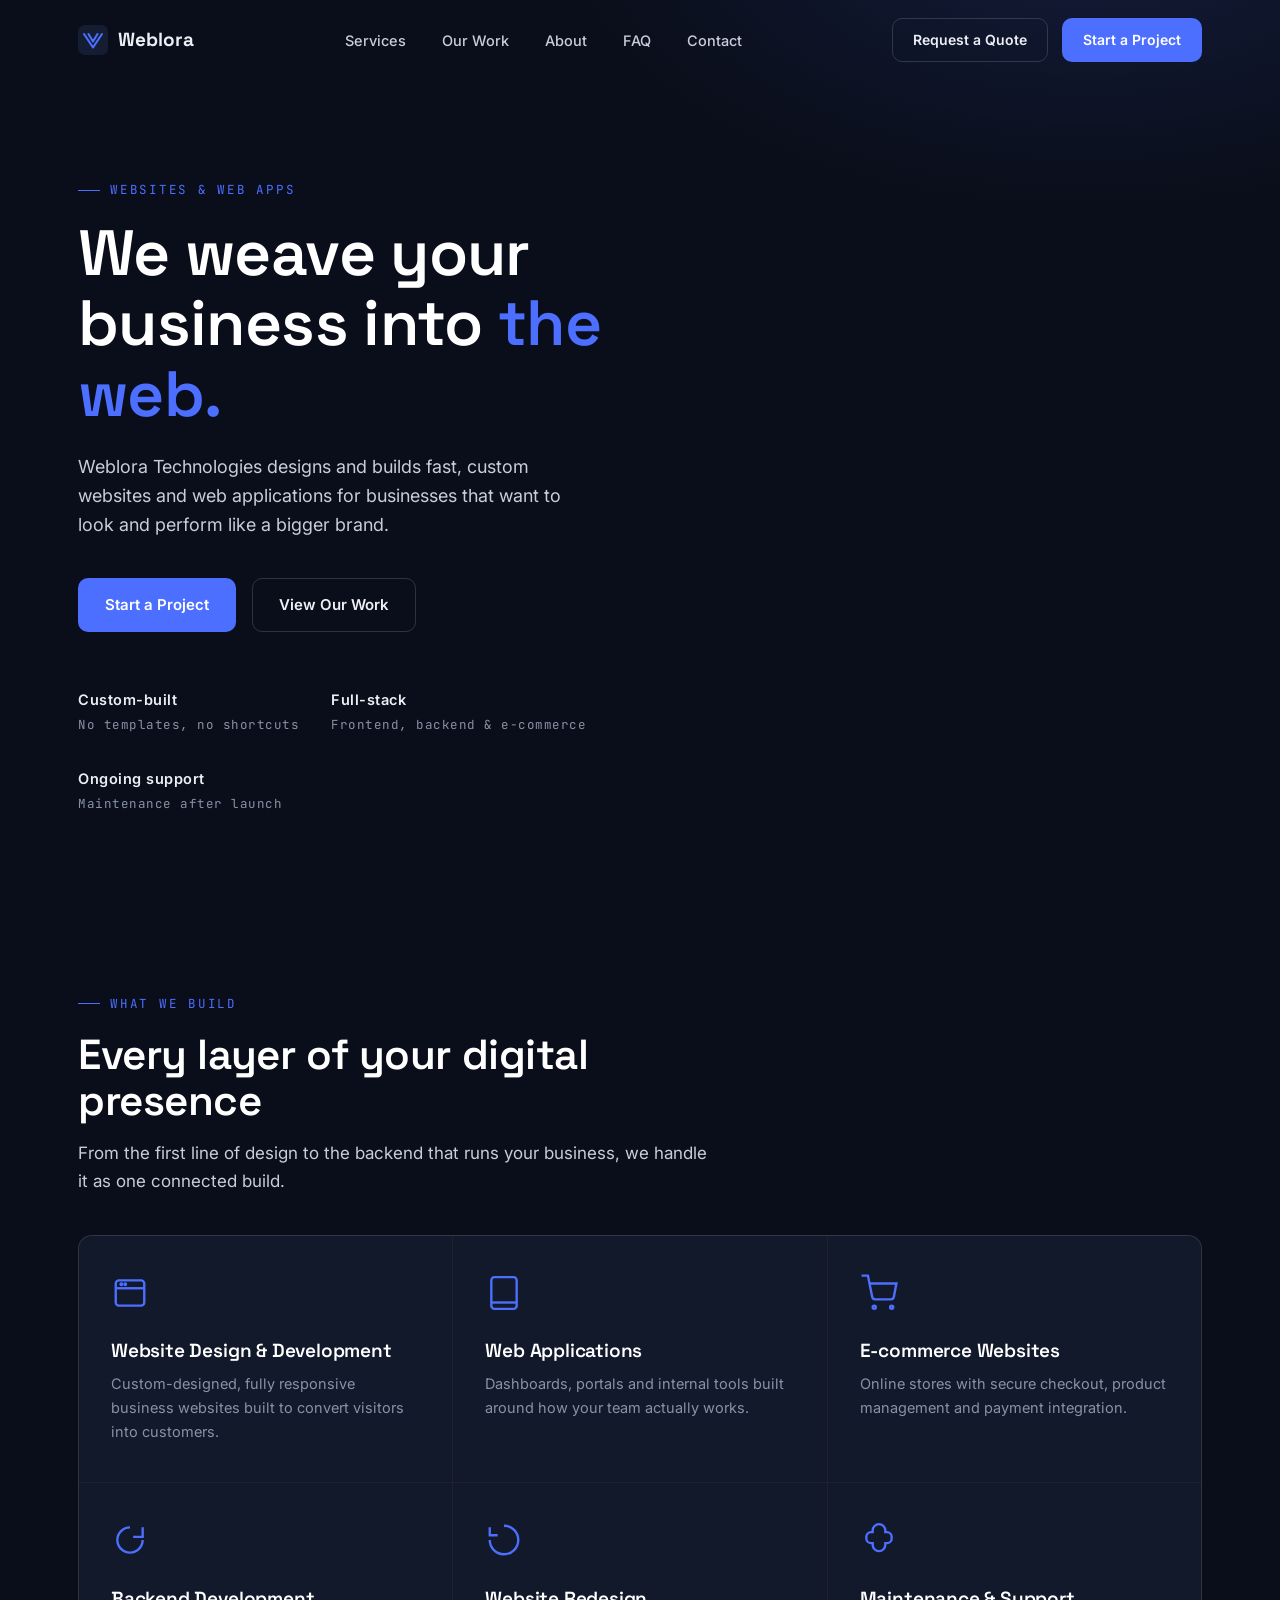
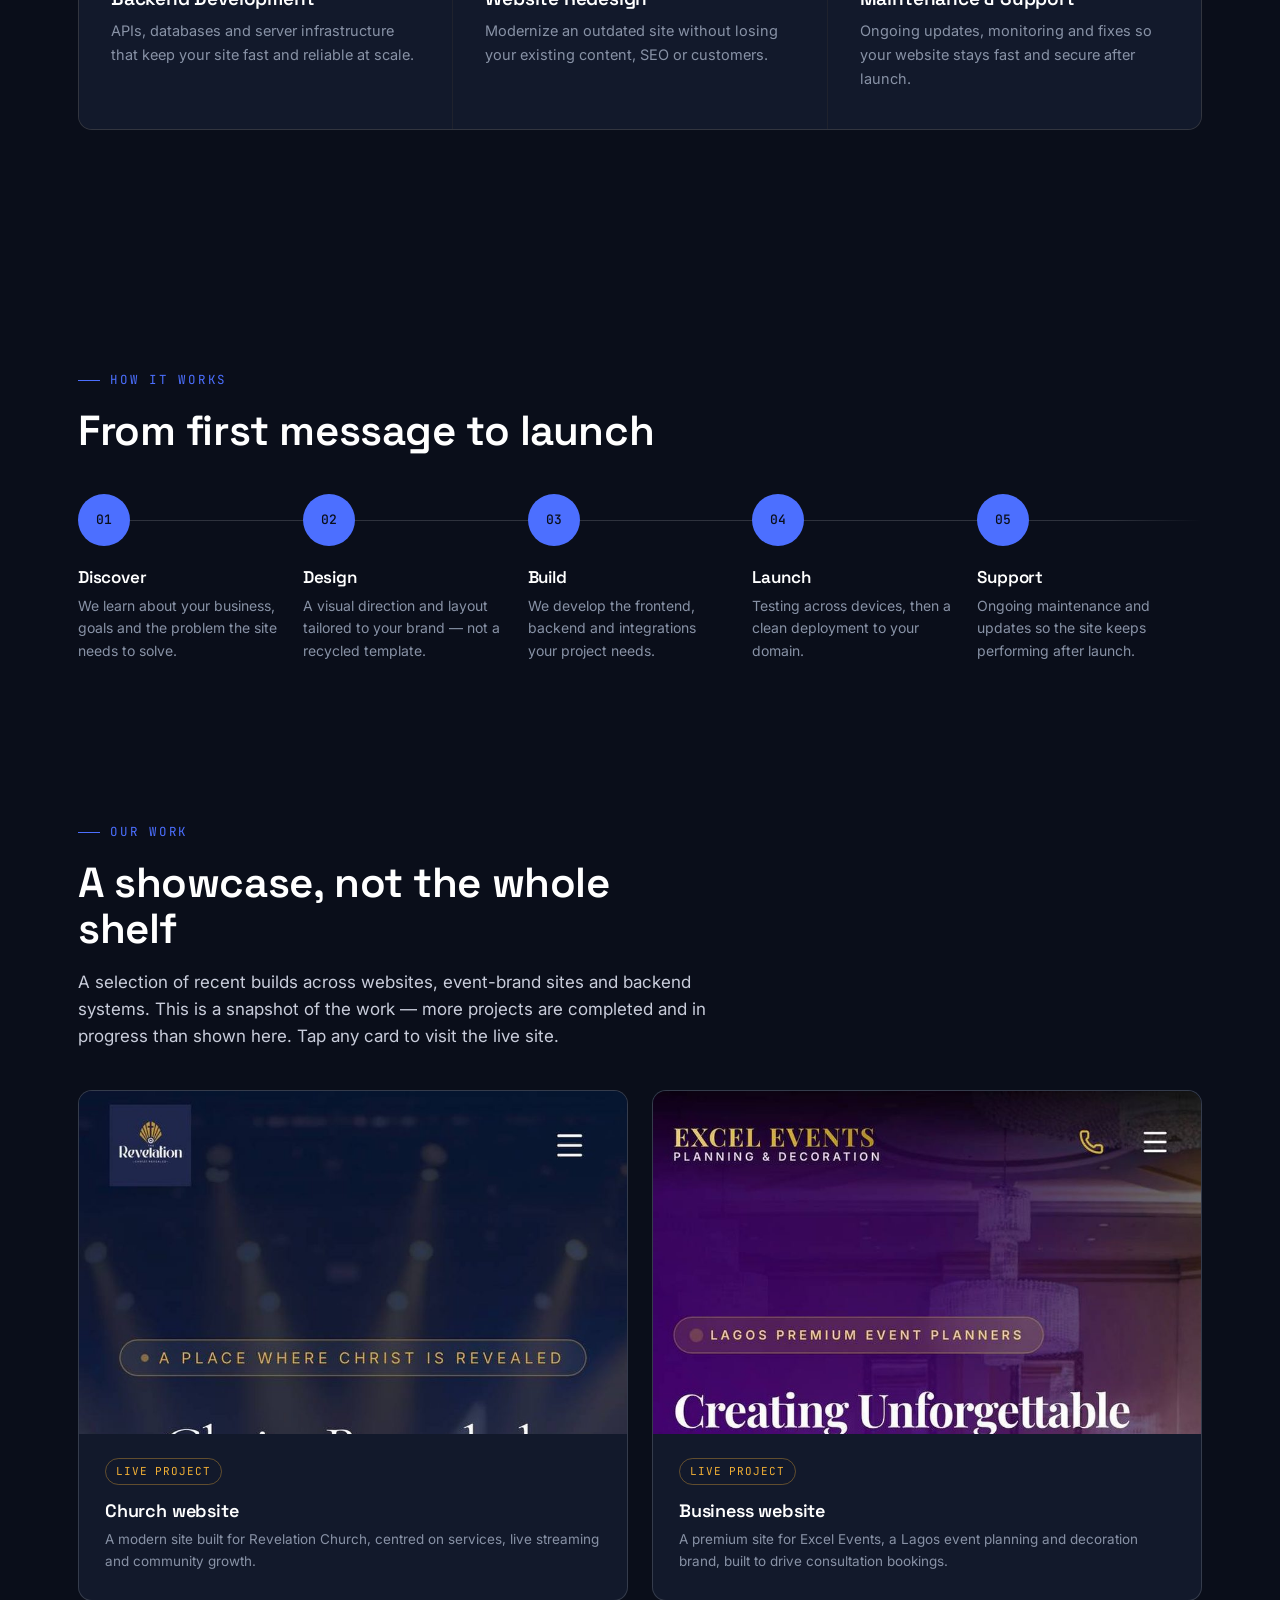
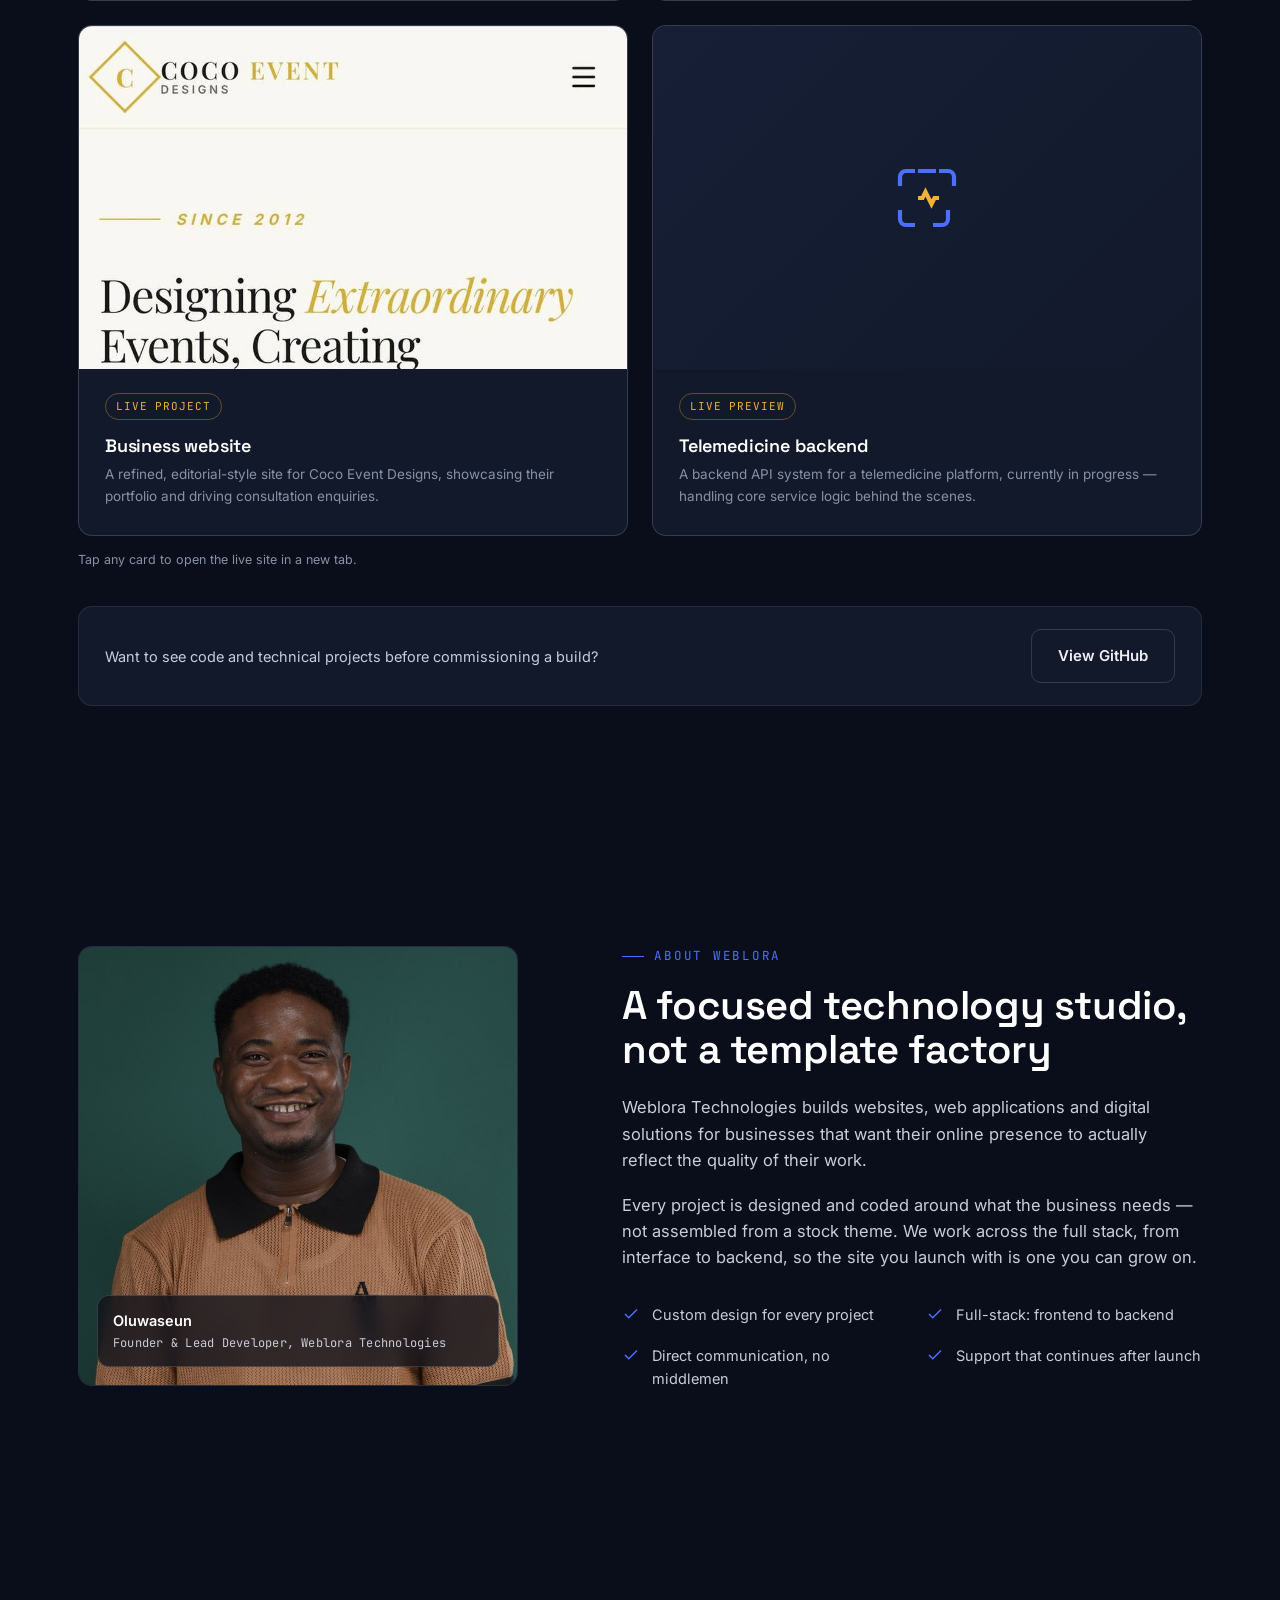
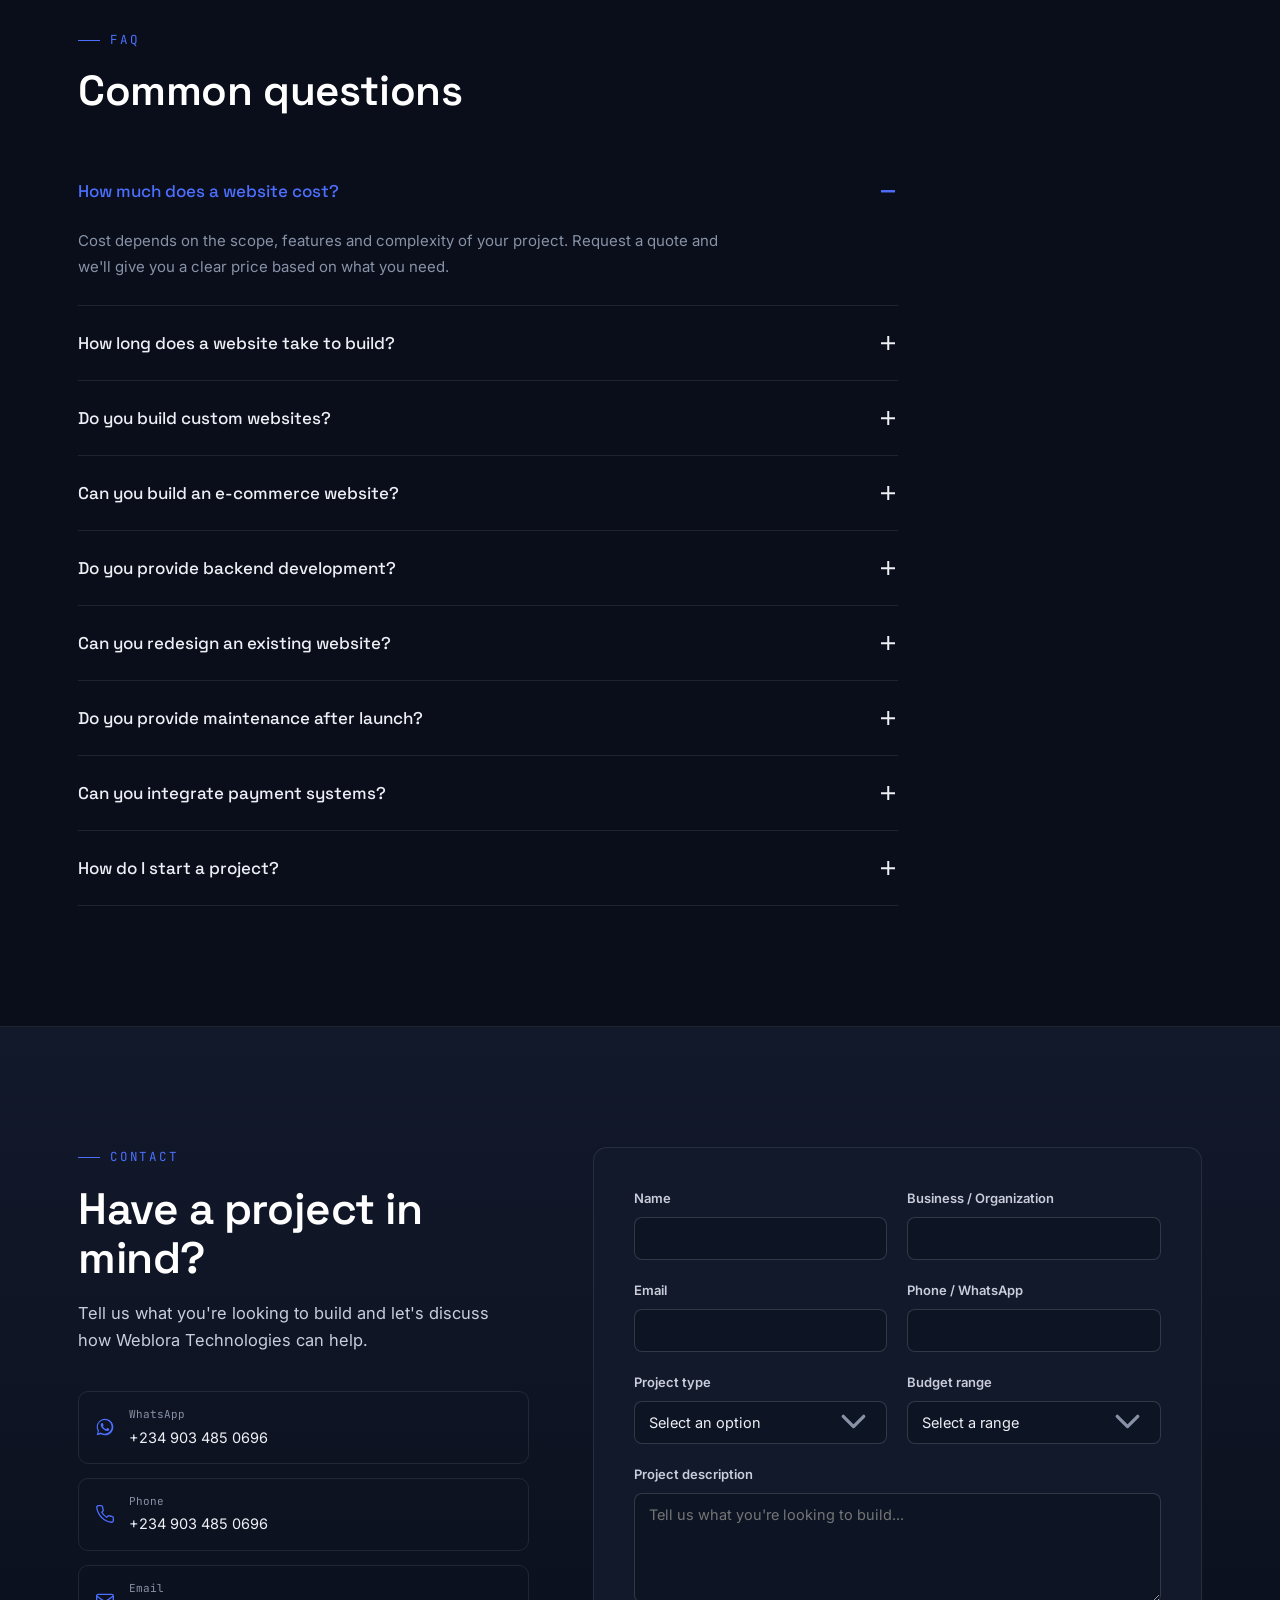
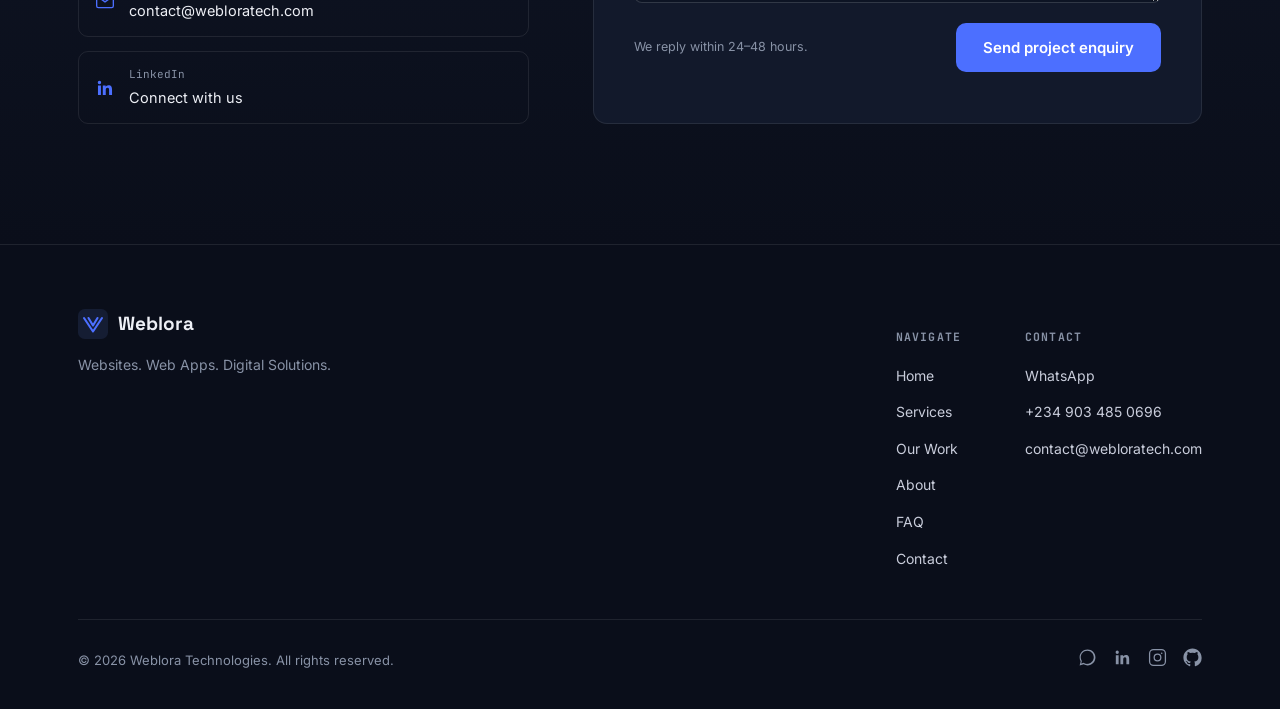
==== commit c3f1df34: "removed the logo" ====
--- a/index.html
+++ b/index.html
@@ -190,44 +190,101 @@
   }
 
   /* ---------- HERO ---------- */
+/* ---------- HERO ---------- */
+.hero{
+  padding:180px 0 60px;
+  position:relative;
+  overflow:hidden;
+  background:
+    radial-gradient(ellipse 900px 500px at 85% -10%, var(--indigo-soft), transparent 60%);
+}
+
+.hero-grid{
+  display:grid;
+  grid-template-columns:1.05fr 0.95fr;
+  gap:60px;
+  align-items:center;
+}
+
+.hero h1{
+  font-size:clamp(38px, 5.2vw, 64px);
+  font-weight:600;
+  color:#fff;
+}
+
+.hero h1 span{
+  color:var(--indigo);
+}
+
+.hero-sub{
+  margin-top:24px;
+  font-size:18px;
+  color:var(--paper-dim);
+  max-width:520px;
+}
+
+.hero-actions{
+  margin-top:38px;
+  display:flex;
+  gap:16px;
+  flex-wrap:wrap;
+}
+
+.hero-meta{
+  margin-top:56px;
+  display:flex;
+  gap:32px;
+  flex-wrap:wrap;
+}
+
+.hero-meta div{
+  font-family:var(--mono);
+  font-size:12.5px;
+  color:var(--slate);
+  letter-spacing:0.04em;
+}
+
+.hero-meta strong{
+  display:block;
+  color:var(--paper);
+  font-family:var(--body);
+  font-size:14.5px;
+  font-weight:600;
+  margin-bottom:4px;
+}
+
+@media (max-width:940px){
   .hero{
-    padding:180px 0 120px;
-    position:relative;
-    overflow:hidden;
-    background:
-      radial-gradient(ellipse 900px 500px at 85% -10%, var(--indigo-soft), transparent 60%);
-  }
+    padding:150px 0 60px;
+  }
+
   .hero-grid{
-    display:grid; grid-template-columns:1.05fr 0.95fr; gap:60px; align-items:center;
-  }
-  .hero h1{
-    font-size:clamp(38px, 5.2vw, 64px);
-    font-weight:600;
-    color:#fff;
-  }
-  .hero h1 span{ color:var(--indigo); }
+    grid-template-columns:1fr;
+  }
+
   .hero-sub{
-    margin-top:24px; font-size:18px; color:var(--paper-dim); max-width:520px;
-  }
-  .hero-actions{ margin-top:38px; display:flex; gap:16px; flex-wrap:wrap; }
-  .hero-meta{
-    margin-top:56px; display:flex; gap:32px; flex-wrap:wrap;
-  }
-  .hero-meta div{ font-family:var(--mono); font-size:12.5px; color:var(--slate); letter-spacing:0.04em; }
-  .hero-meta strong{ display:block; color:var(--paper); font-family:var(--body); font-size:14.5px; font-weight:600; margin-bottom:4px; }
-
-  .loom{ width:100%; height:auto; }
-  @media (max-width:940px){
-    .hero{ padding:150px 0 80px; }
-    .hero-grid{ grid-template-columns:1fr; }
-    .hero-sub{ max-width:none; }
-    .loom-wrap{ order:-1; margin-bottom:10px; }
-  }
+    max-width:none;
+  }
+}
 
   /* ---------- section headers ---------- */
-  .sec-head{ max-width:640px; margin-bottom:64px; }
-  .sec-head h2{ font-size:clamp(28px,3.6vw,42px); font-weight:600; color:#fff; }
-  .sec-head p{ margin-top:16px; font-size:17px; color:var(--paper-dim); }
+ /* ---------- SECTION HEADERS ---------- */
+.sec-head{
+  max-width:640px;
+  margin-bottom:40px;
+}
+
+.sec-head h2{
+  font-size:clamp(28px,3.6vw,42px);
+  font-weight:600;
+  color:#fff;
+}
+
+.sec-head p{
+  margin-top:16px;
+  font-size:17px;
+  color:var(--paper-dim);
+}
 
   /* ---------- SERVICES ---------- */
   .services-grid{
@@ -245,7 +302,10 @@
   @media (max-width:640px){ .services-grid{ grid-template-columns:1fr; } }
 
   /* ---------- PROCESS ---------- */
-  .process{ position:relative; }
+  .process{
+  position:relative;
+  padding-bottom:40px;
+}
   .process-list{ display:grid; grid-template-columns:repeat(5,1fr); gap:0; position:relative; }
   .process-list::before{
     content:""; position:absolute; top:26px; left:0; right:0; height:1px;
@@ -264,6 +324,11 @@
     .process-list::before{ display:none; }
   }
   @media (max-width:560px){ .process-list{ grid-template-columns:1fr; } }
+
+  .process{
+  position:relative;
+  padding-bottom:40px;
+}
 
   /* ---------- WORK ---------- */
   .work-grid{ display:grid; grid-template-columns:repeat(2,1fr); gap:24px; }
@@ -468,44 +533,7 @@
         </div>
       </div>
 
-      <div class="loom-wrap">
-        <svg class="loom" viewBox="0 0 480 480" fill="none" xmlns="http://www.w3.org/2000/svg" role="img" aria-label="Animated illustration of woven threads intersecting at glowing nodes, representing digital solutions being built">
-          <defs>
-            <linearGradient id="threadGrad" x1="0" y1="0" x2="480" y2="480" gradientUnits="userSpaceOnUse">
-              <stop offset="0" stop-color="#4C6FFF"/>
-              <stop offset="1" stop-color="#8AA0FF"/>
-            </linearGradient>
-          </defs>
-          <g stroke="url(#threadGrad)" stroke-width="1.1" opacity="0.55">
-            <line x1="0" y1="60" x2="480" y2="60"/>
-            <line x1="0" y1="140" x2="480" y2="140"/>
-            <line x1="0" y1="220" x2="480" y2="220"/>
-            <line x1="0" y1="300" x2="480" y2="300"/>
-            <line x1="0" y1="380" x2="480" y2="380"/>
-            <line x1="60" y1="0" x2="60" y2="480"/>
-            <line x1="140" y1="0" x2="140" y2="480"/>
-            <line x1="220" y1="0" x2="220" y2="480"/>
-            <line x1="300" y1="0" x2="300" y2="480"/>
-            <line x1="380" y1="0" x2="380" y2="480"/>
-          </g>
-          <g class="weave-diag" stroke="#F2B035" stroke-width="1.4" opacity="0.5">
-            <line x1="0" y1="0" x2="480" y2="480"/>
-            <line x1="120" y1="0" x2="480" y2="360"/>
-            <line x1="0" y1="120" x2="360" y2="480"/>
-          </g>
-          <g fill="#4C6FFF">
-            <circle cx="60" cy="60" r="4"><animate attributeName="r" values="4;7;4" dur="3.2s" repeatCount="indefinite"/></circle>
-            <circle cx="220" cy="140" r="4"><animate attributeName="r" values="4;7;4" dur="2.6s" begin="0.4s" repeatCount="indefinite"/></circle>
-            <circle cx="380" cy="60" r="4"><animate attributeName="r" values="4;7;4" dur="3.6s" begin="0.9s" repeatCount="indefinite"/></circle>
-            <circle cx="140" cy="300" r="4"><animate attributeName="r" values="4;7;4" dur="2.9s" begin="1.3s" repeatCount="indefinite"/></circle>
-            <circle cx="300" cy="380" r="5" fill="#F2B035"><animate attributeName="r" values="5;9;5" dur="3.1s" begin="0.2s" repeatCount="indefinite"/></circle>
-            <circle cx="380" cy="220" r="4"><animate attributeName="r" values="4;7;4" dur="2.4s" begin="1.6s" repeatCount="indefinite"/></circle>
-            <circle cx="60" cy="380" r="4"><animate attributeName="r" values="4;7;4" dur="3.4s" begin="0.6s" repeatCount="indefinite"/></circle>
-          </g>
-          <text x="240" y="245" text-anchor="middle" font-family="JetBrains Mono, monospace" font-size="12" fill="#EDEFF5" opacity="0.6" letter-spacing="2">WEBLORA</text>
-        </svg>
-      </div>
-    </div>
+     
   </section>
 
   <!-- SERVICES -->
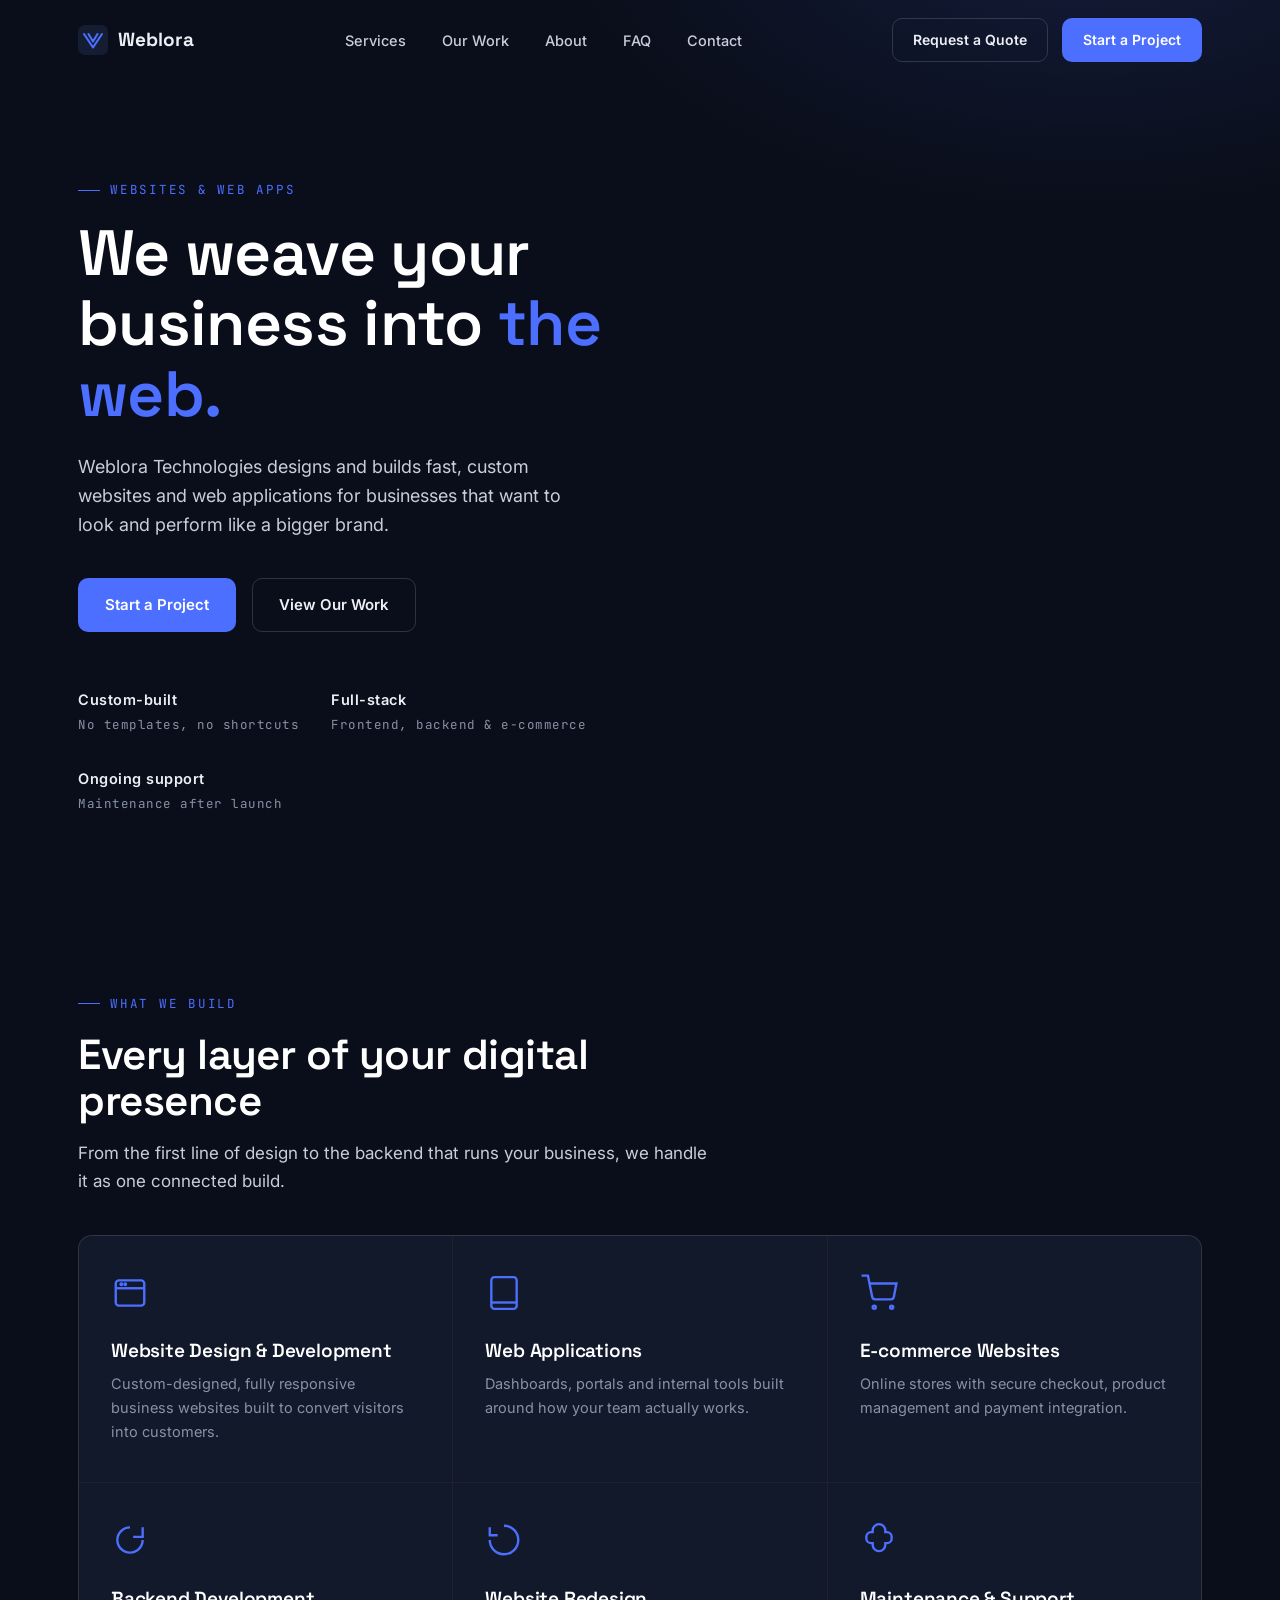
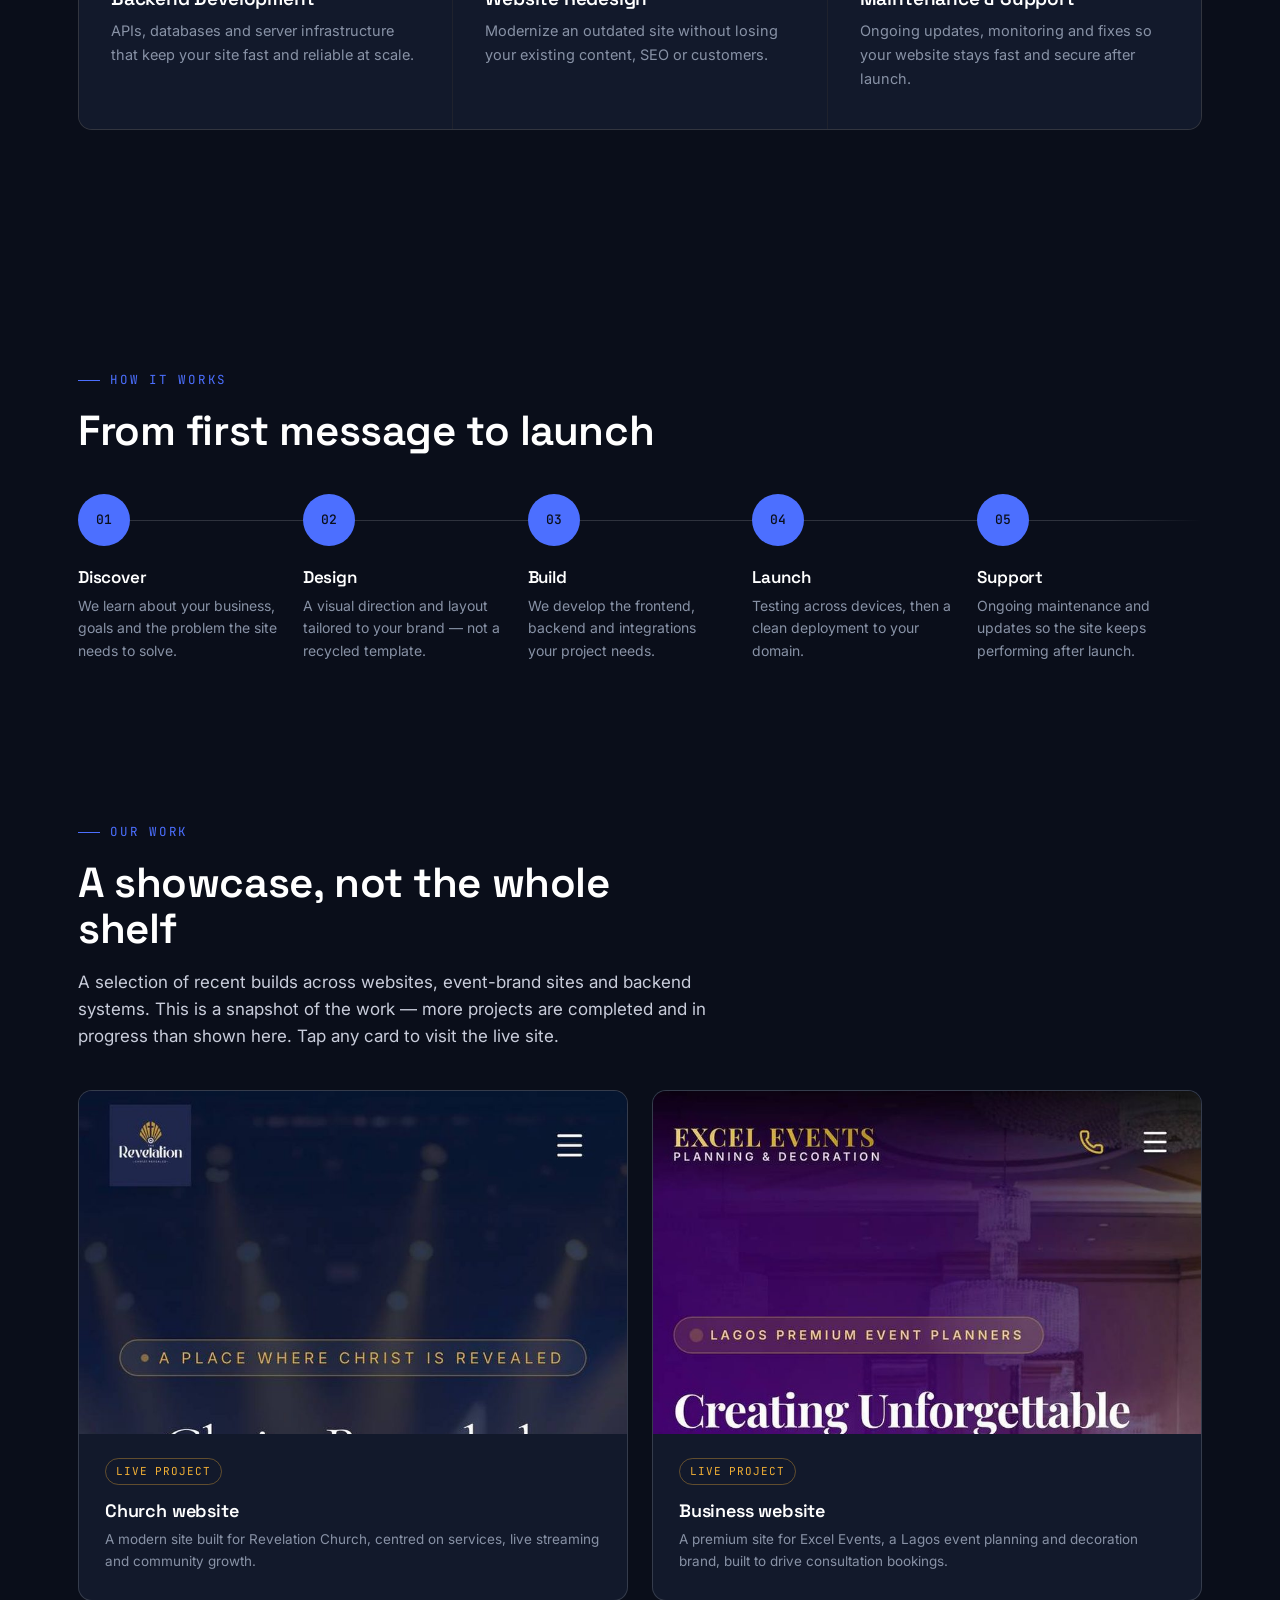
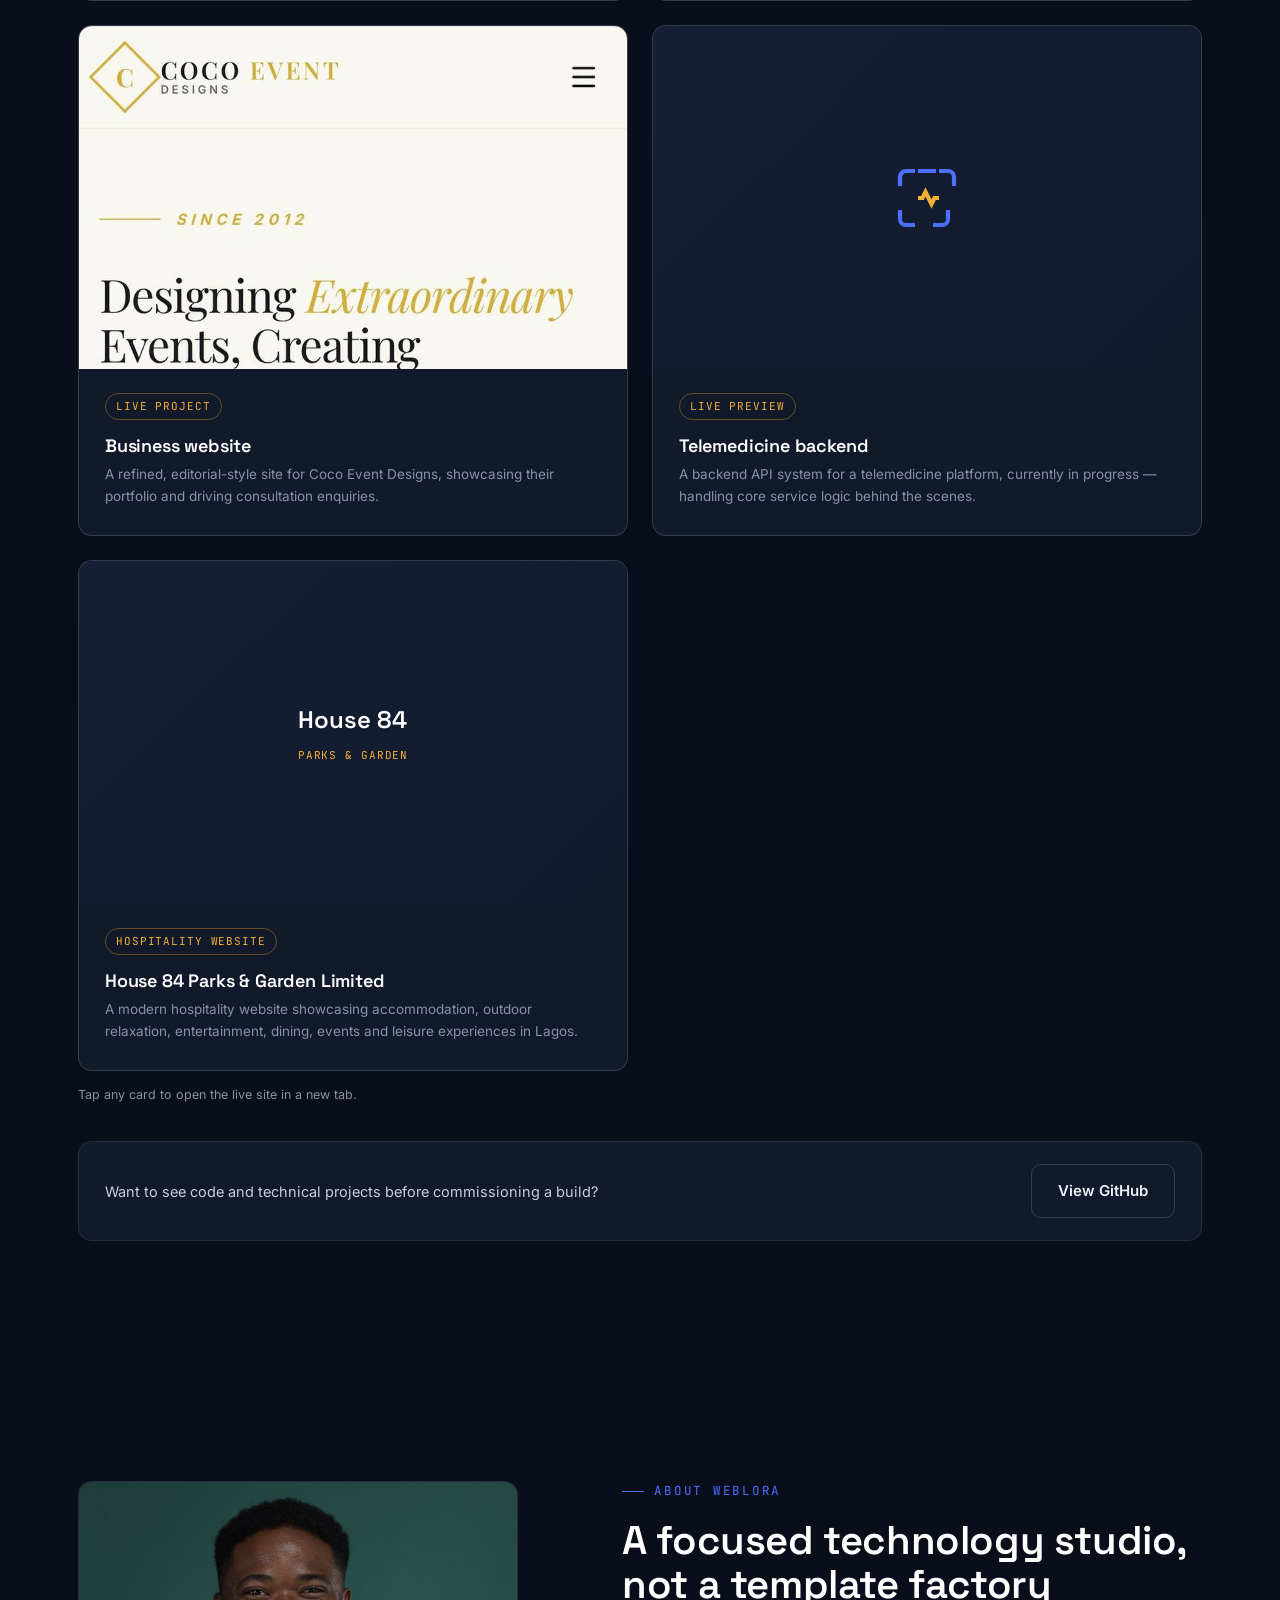
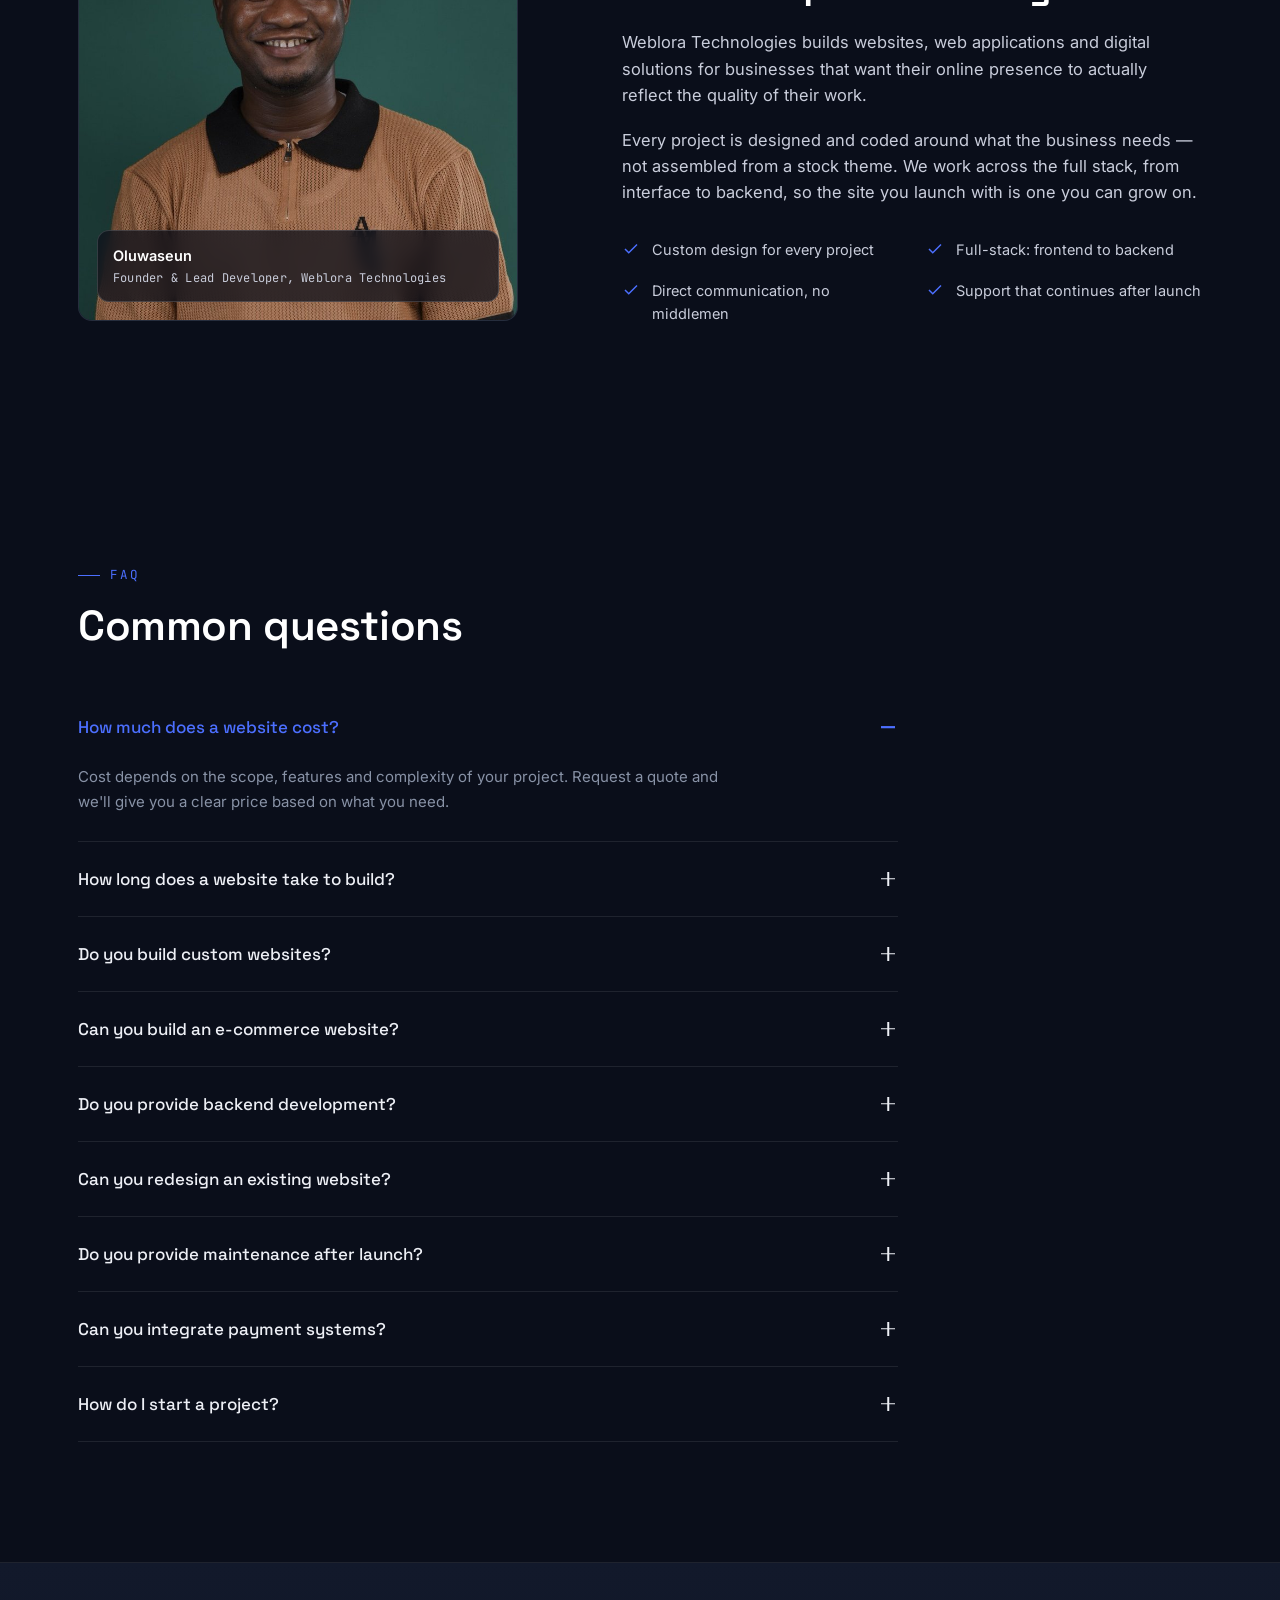
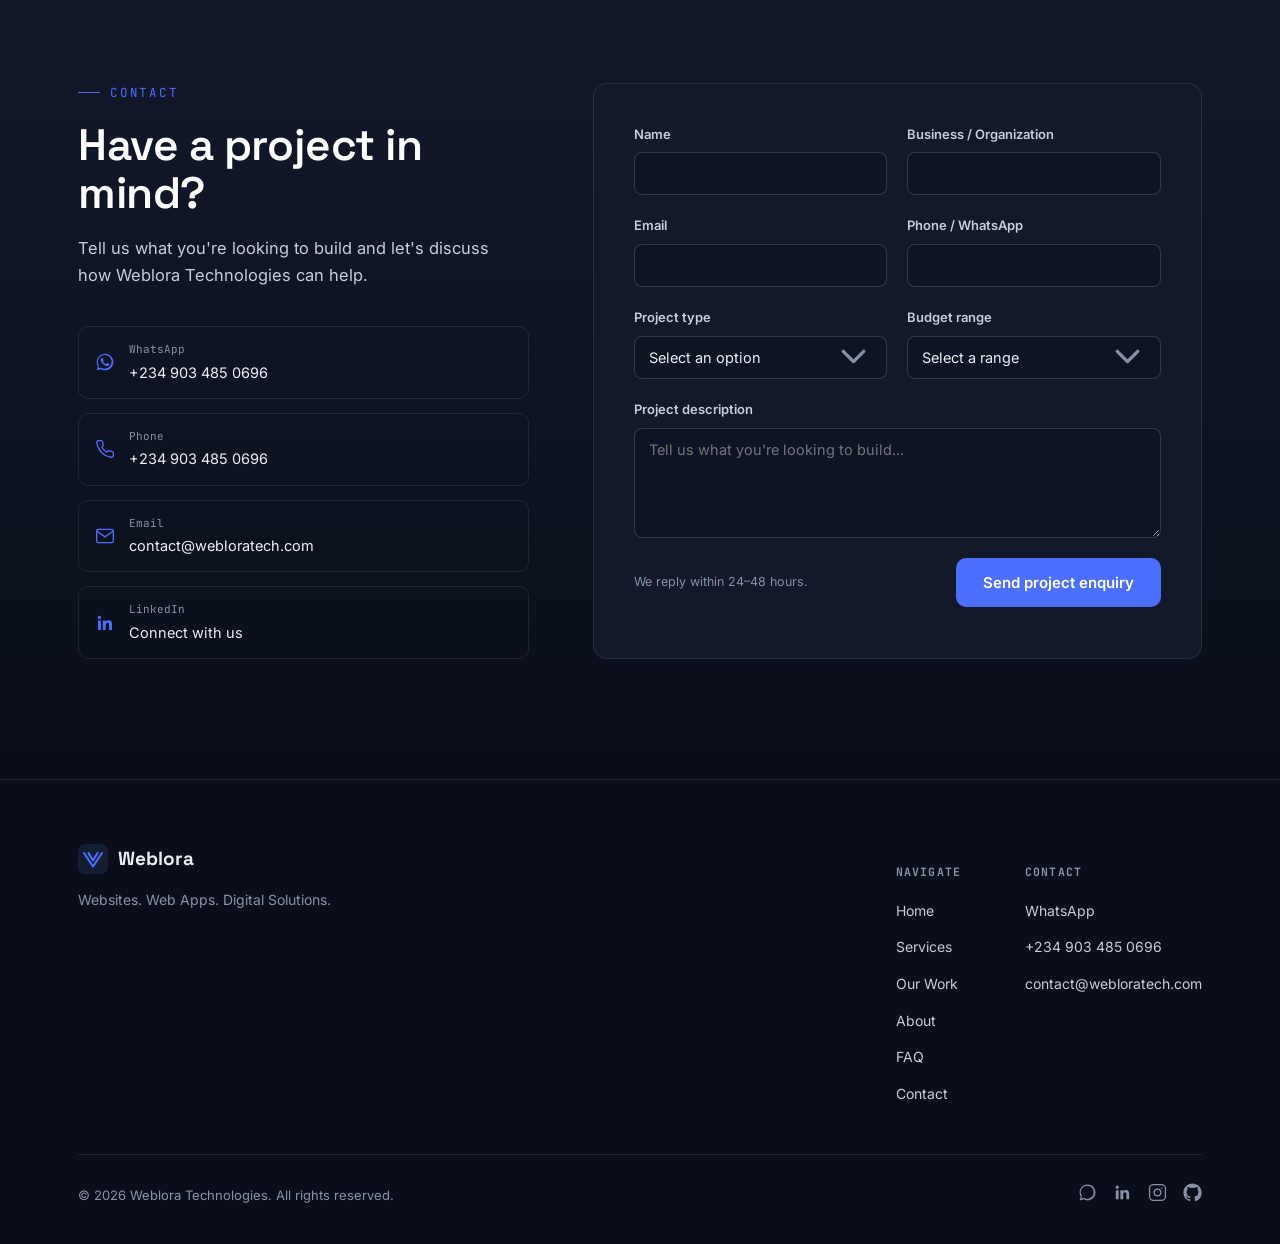
==== commit 0b9ea9a6: "Add House 84 to portfolio" ====
--- a/index.html
+++ b/index.html
@@ -677,6 +677,28 @@
             <h4>Telemedicine backend</h4>
             <p>A backend API system for a telemedicine platform, currently in progress — handling core service logic behind the scenes.</p>
           </div>
+                  <a class="work-card" href="https://silver-paprenjak-0cac26.netlify.app/" target="_blank" rel="noopener">
+          <div class="work-thumb no-image">
+            <div style="text-align:center; padding:28px;">
+              <div style="font-family:var(--display); font-size:24px; font-weight:600; color:#fff;">
+                House 84
+              </div>
+              <div style="font-family:var(--mono); font-size:11px; letter-spacing:.08em; text-transform:uppercase; color:var(--amber); margin-top:8px;">
+                Parks &amp; Garden
+              </div>
+            </div>
+            <span class="visit-badge">Visit site ↗</span>
+          </div>
+
+          <div class="work-body">
+            <span class="tag">Hospitality Website</span>
+            <h4>House 84 Parks &amp; Garden Limited</h4>
+            <p>
+              A modern hospitality website showcasing accommodation, outdoor relaxation,
+              entertainment, dining, events and leisure experiences in Lagos.
+            </p>
+          </div>
+        </a>
         </a>
 
       </div>
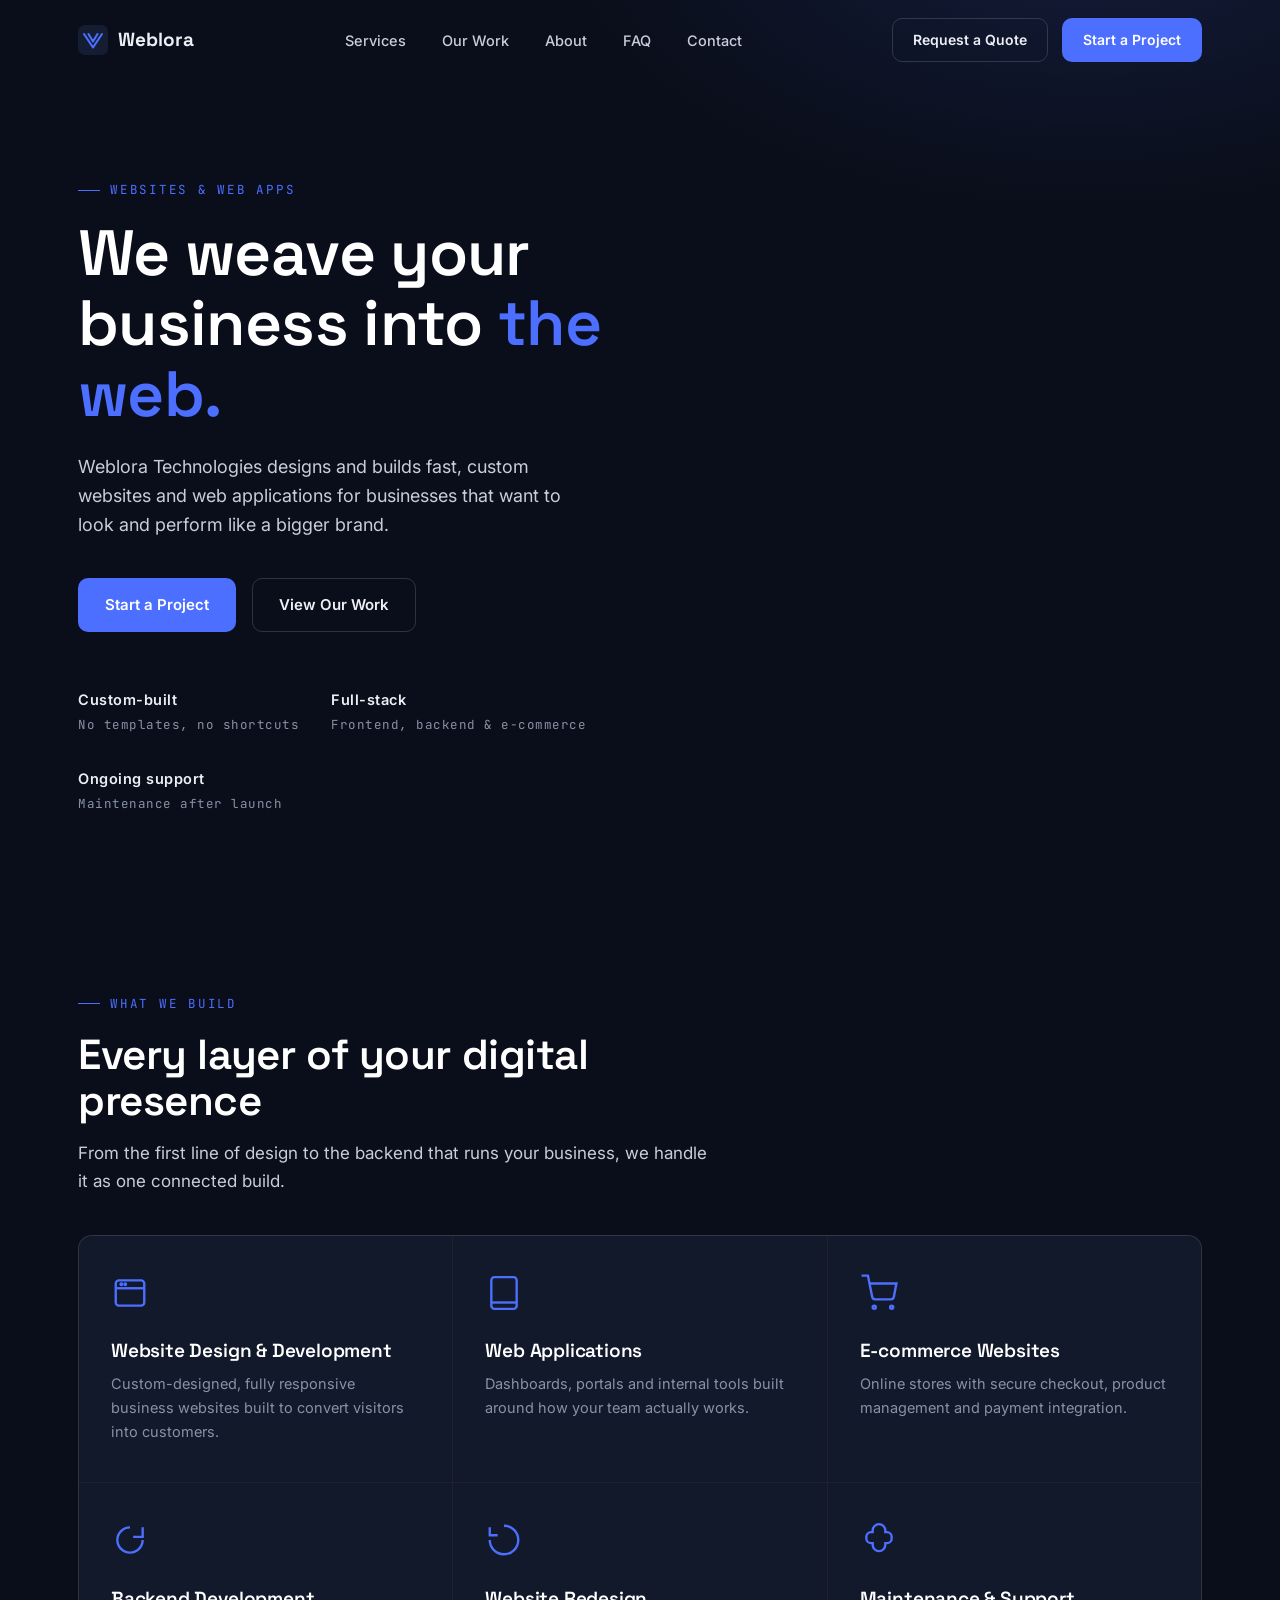
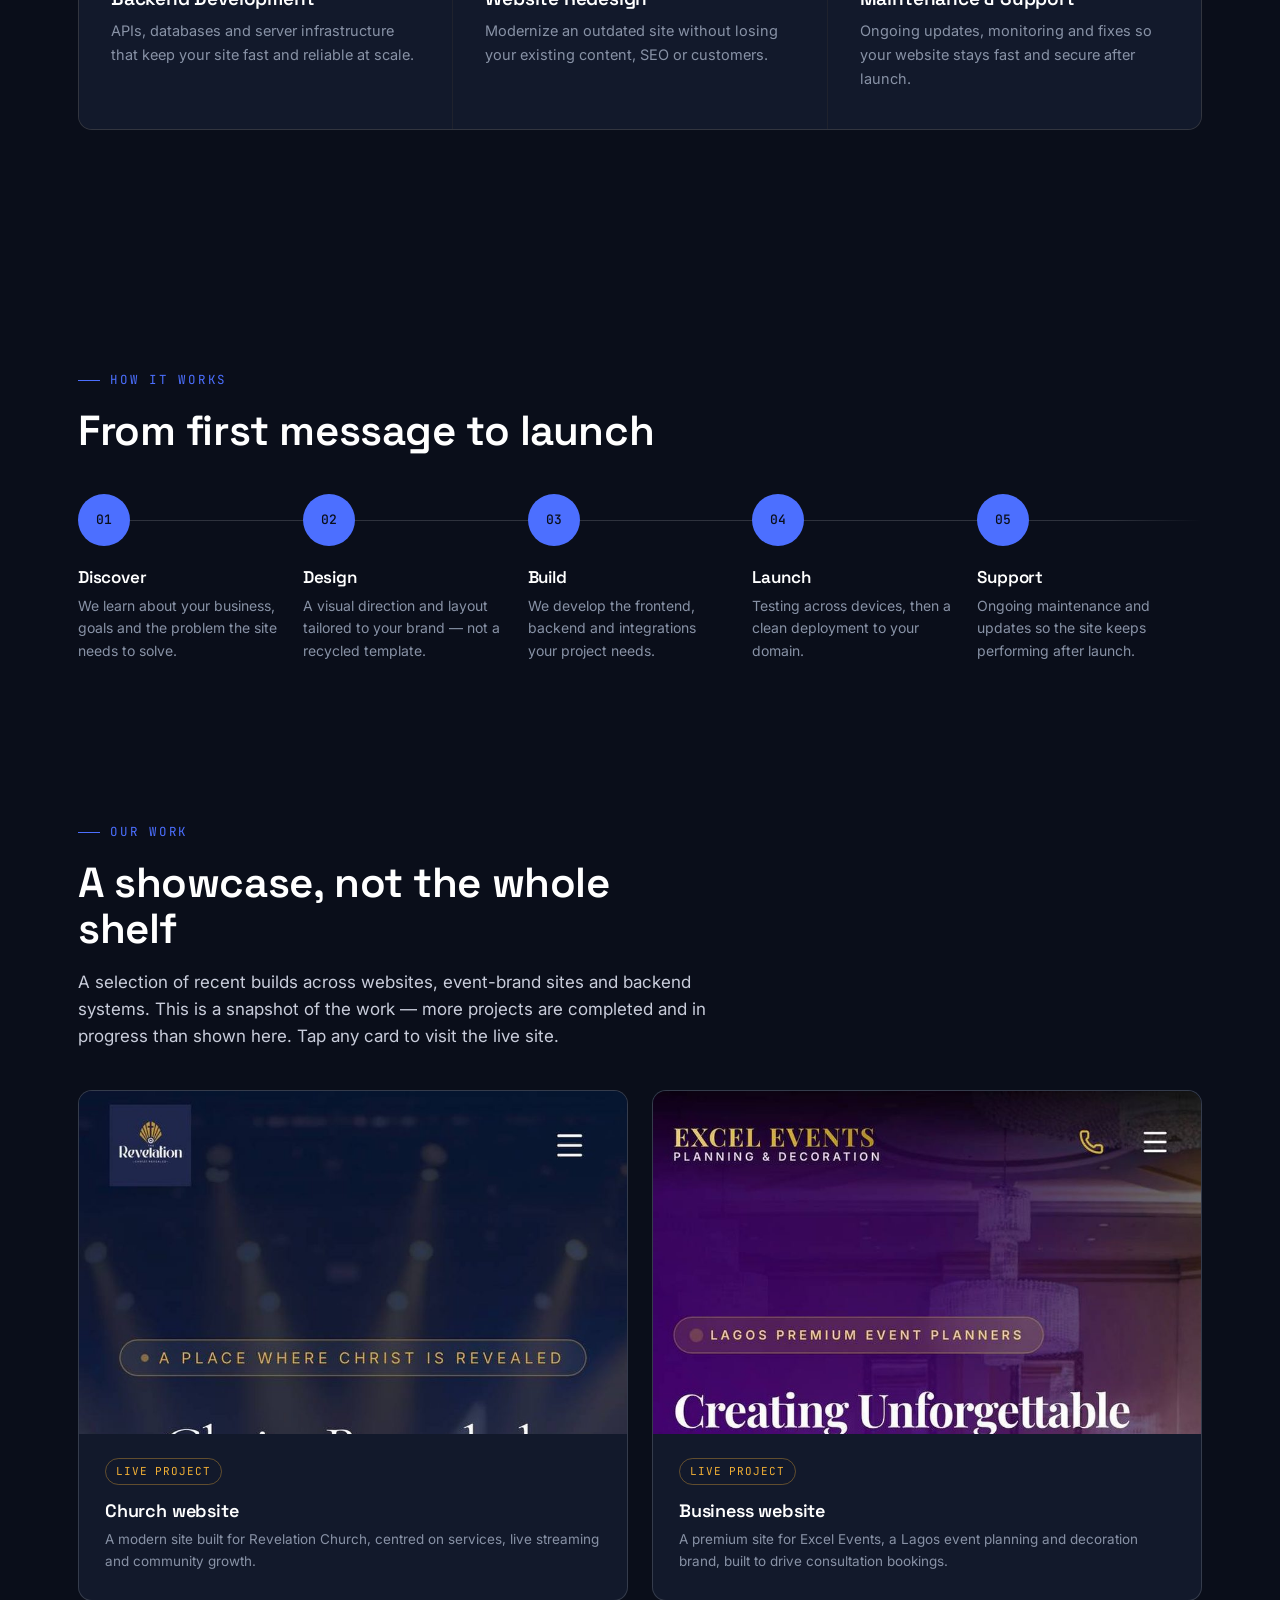
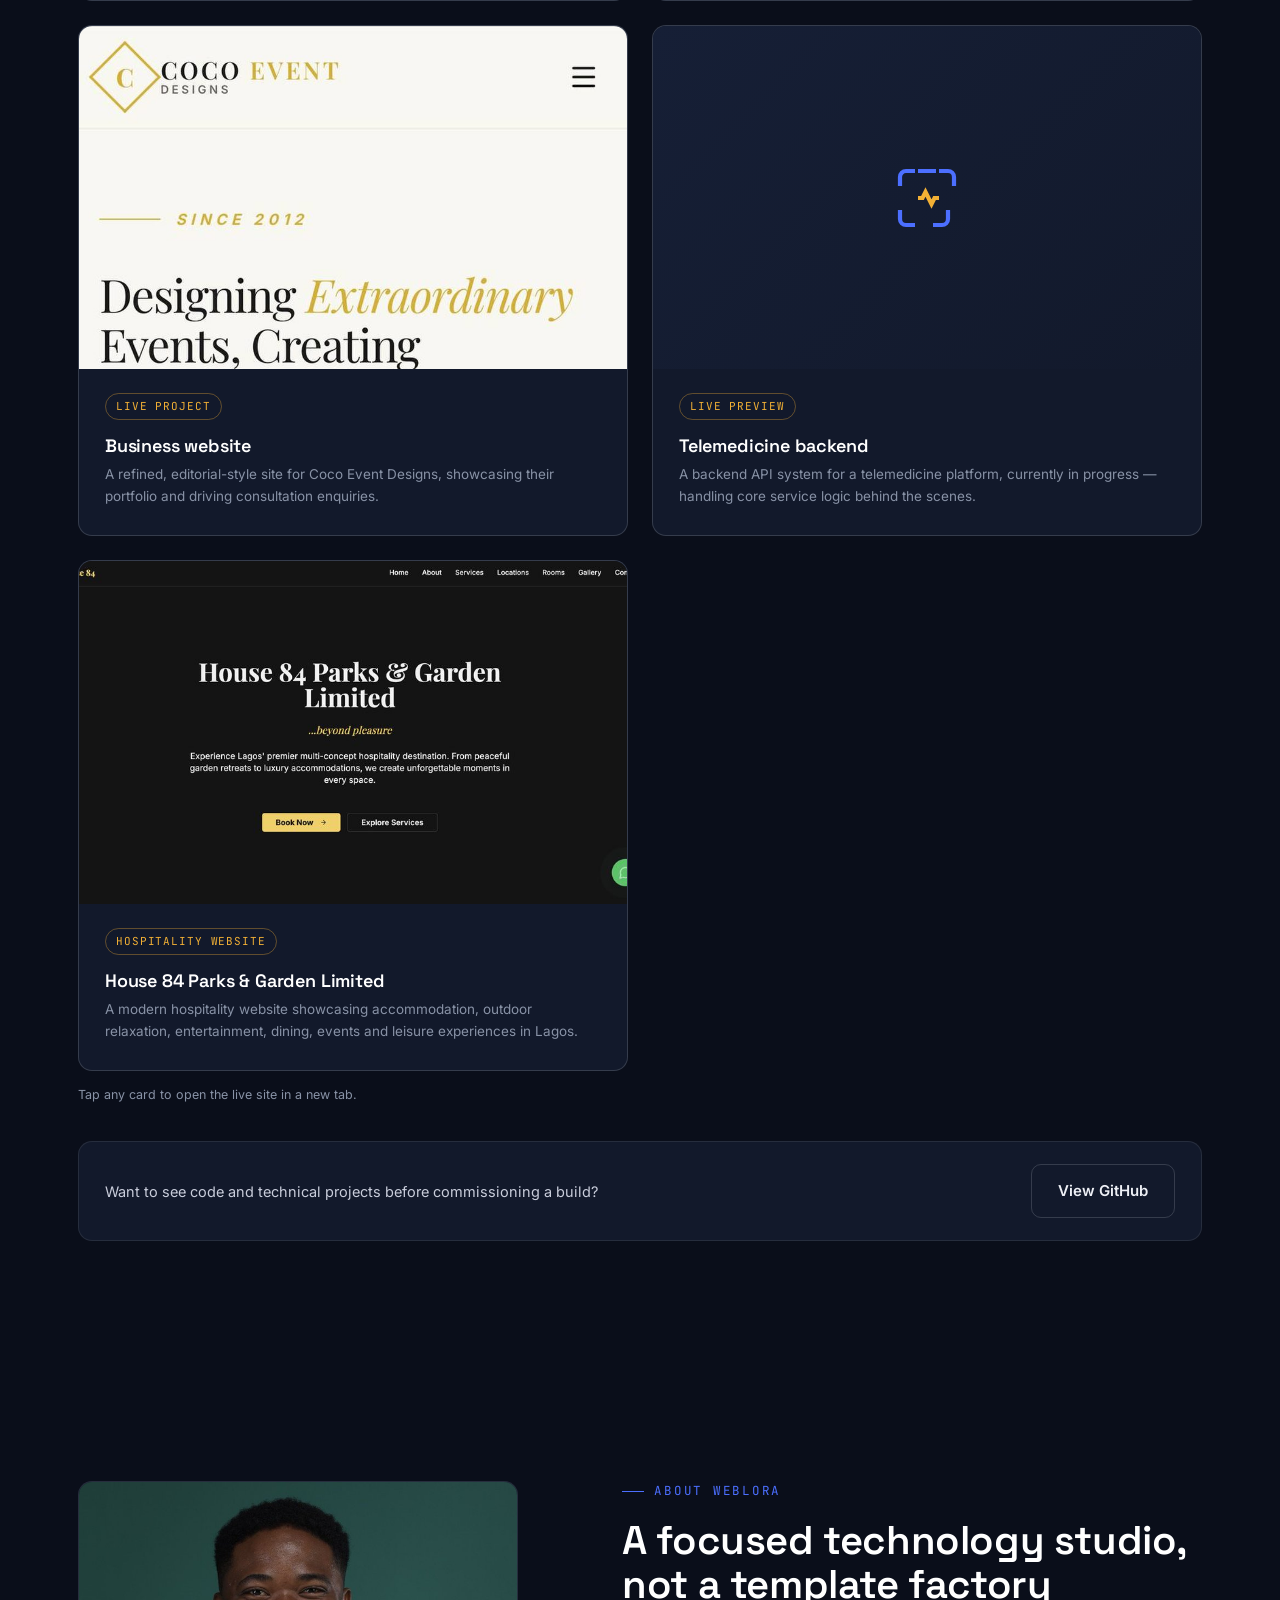
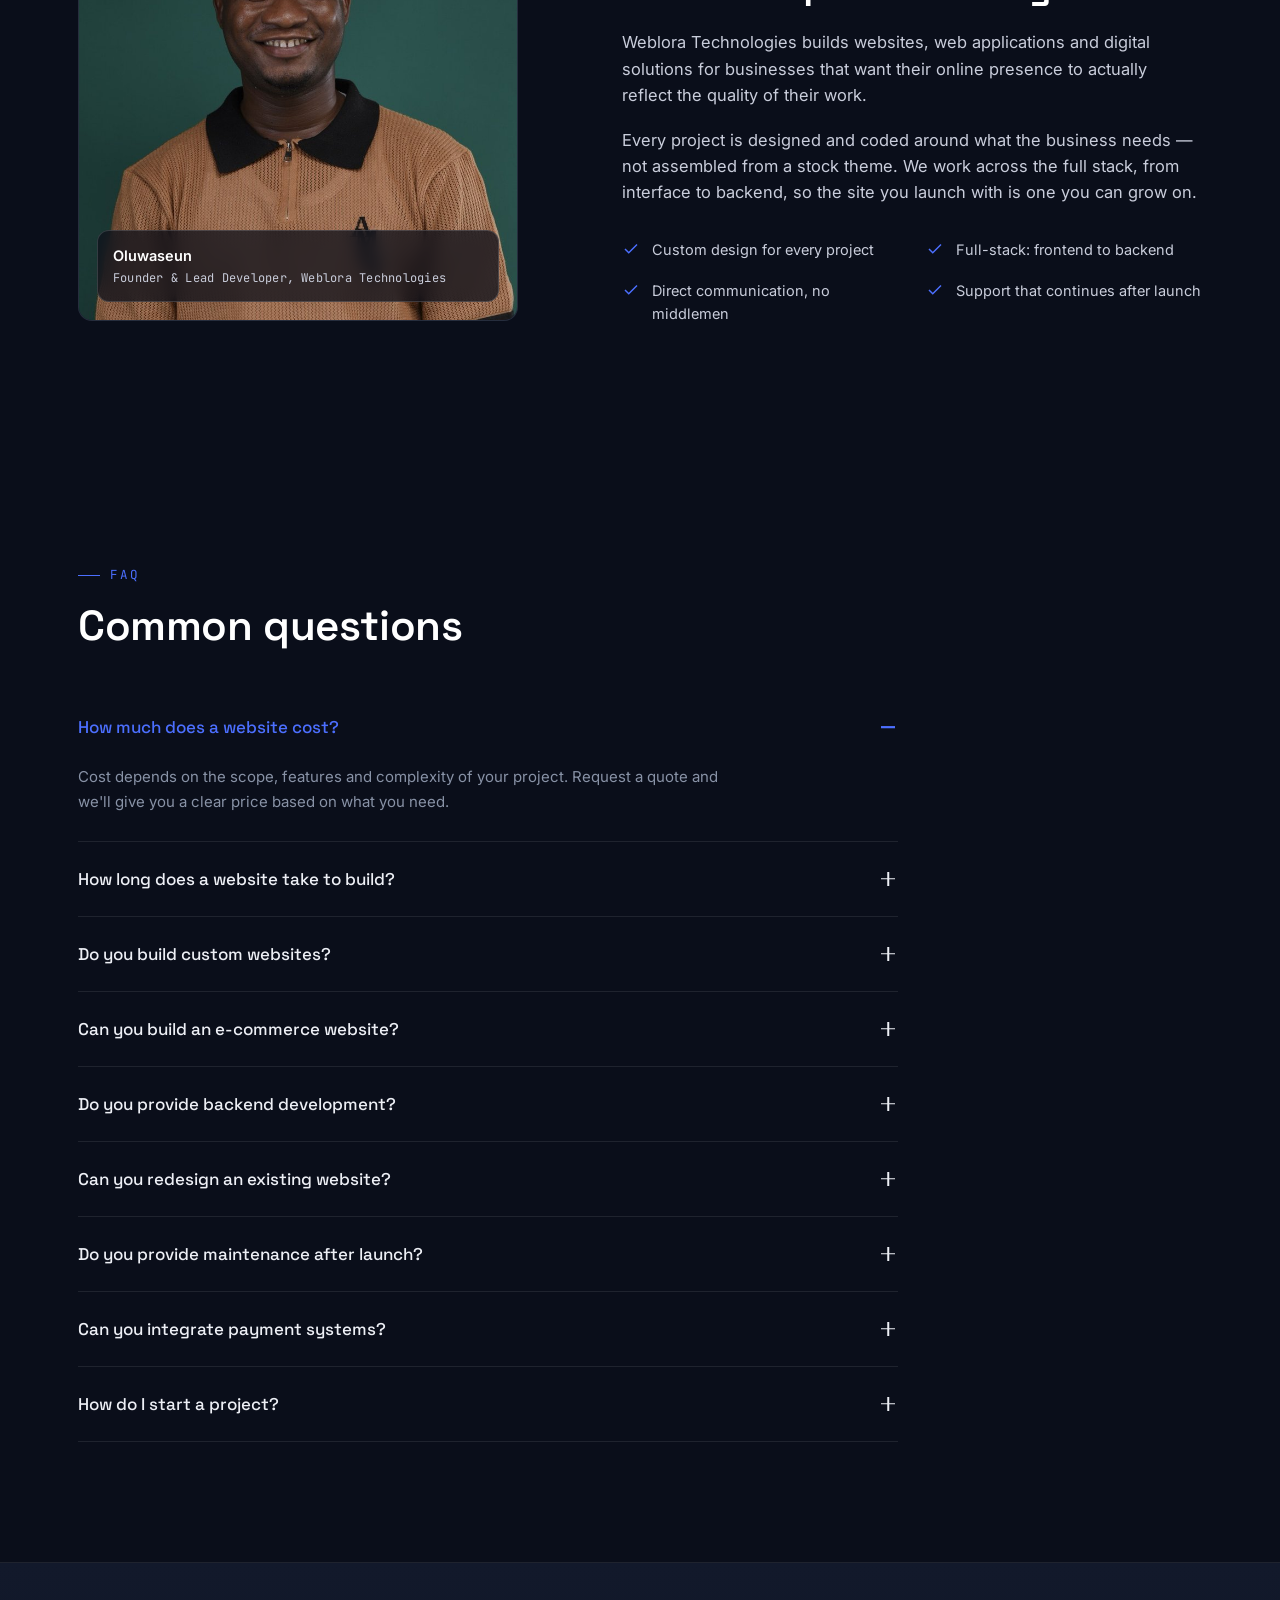
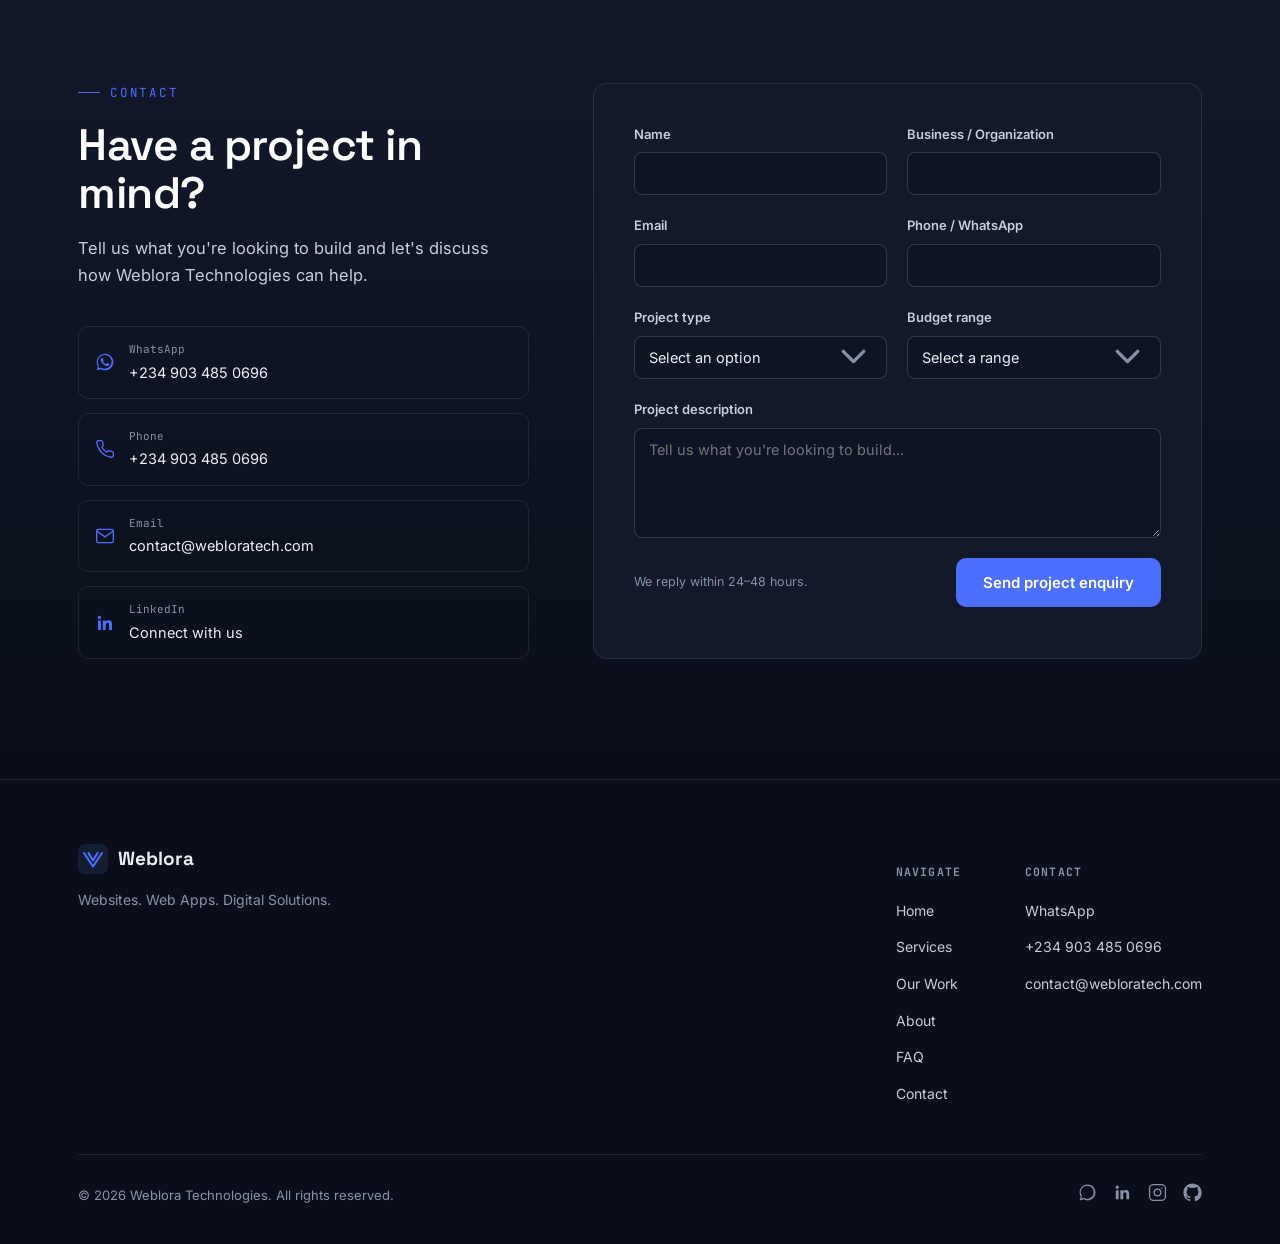
==== commit 8b1bb1f8: "added House 84 parks and garden ltd preview picture" ====
--- a/index.html
+++ b/index.html
@@ -678,29 +678,24 @@
             <p>A backend API system for a telemedicine platform, currently in progress — handling core service logic behind the scenes.</p>
           </div>
                   <a class="work-card" href="https://silver-paprenjak-0cac26.netlify.app/" target="_blank" rel="noopener">
-          <div class="work-thumb no-image">
-            <div style="text-align:center; padding:28px;">
-              <div style="font-family:var(--display); font-size:24px; font-weight:600; color:#fff;">
-                House 84
-              </div>
-              <div style="font-family:var(--mono); font-size:11px; letter-spacing:.08em; text-transform:uppercase; color:var(--amber); margin-top:8px;">
-                Parks &amp; Garden
-              </div>
-            </div>
-            <span class="visit-badge">Visit site ↗</span>
-          </div>
-
-          <div class="work-body">
-            <span class="tag">Hospitality Website</span>
-            <h4>House 84 Parks &amp; Garden Limited</h4>
-            <p>
-              A modern hospitality website showcasing accommodation, outdoor relaxation,
-              entertainment, dining, events and leisure experiences in Lagos.
-            </p>
-          </div>
-        </a>
-        </a>
-
+  <div class="work-thumb">
+    <img
+      src="Public/house84-preview.png.jpg"
+      alt="House 84 Parks & Garden Limited website preview"
+      style="width:100%; height:100%; object-fit:cover;"
+    />
+    <span class="visit-badge">Visit site ↗</span>
+  </div>
+
+  <div class="work-body">
+    <span class="tag">Hospitality Website</span>
+    <h4>House 84 Parks &amp; Garden Limited</h4>
+    <p>
+      A modern hospitality website showcasing accommodation, outdoor relaxation,
+      entertainment, dining, events and leisure experiences in Lagos.
+    </p>
+  </div>
+</a>
       </div>
 
       <p style="margin-top:14px;font-size:12.5px;color:var(--slate);">Tap any card to open the live site in a new tab.</p>
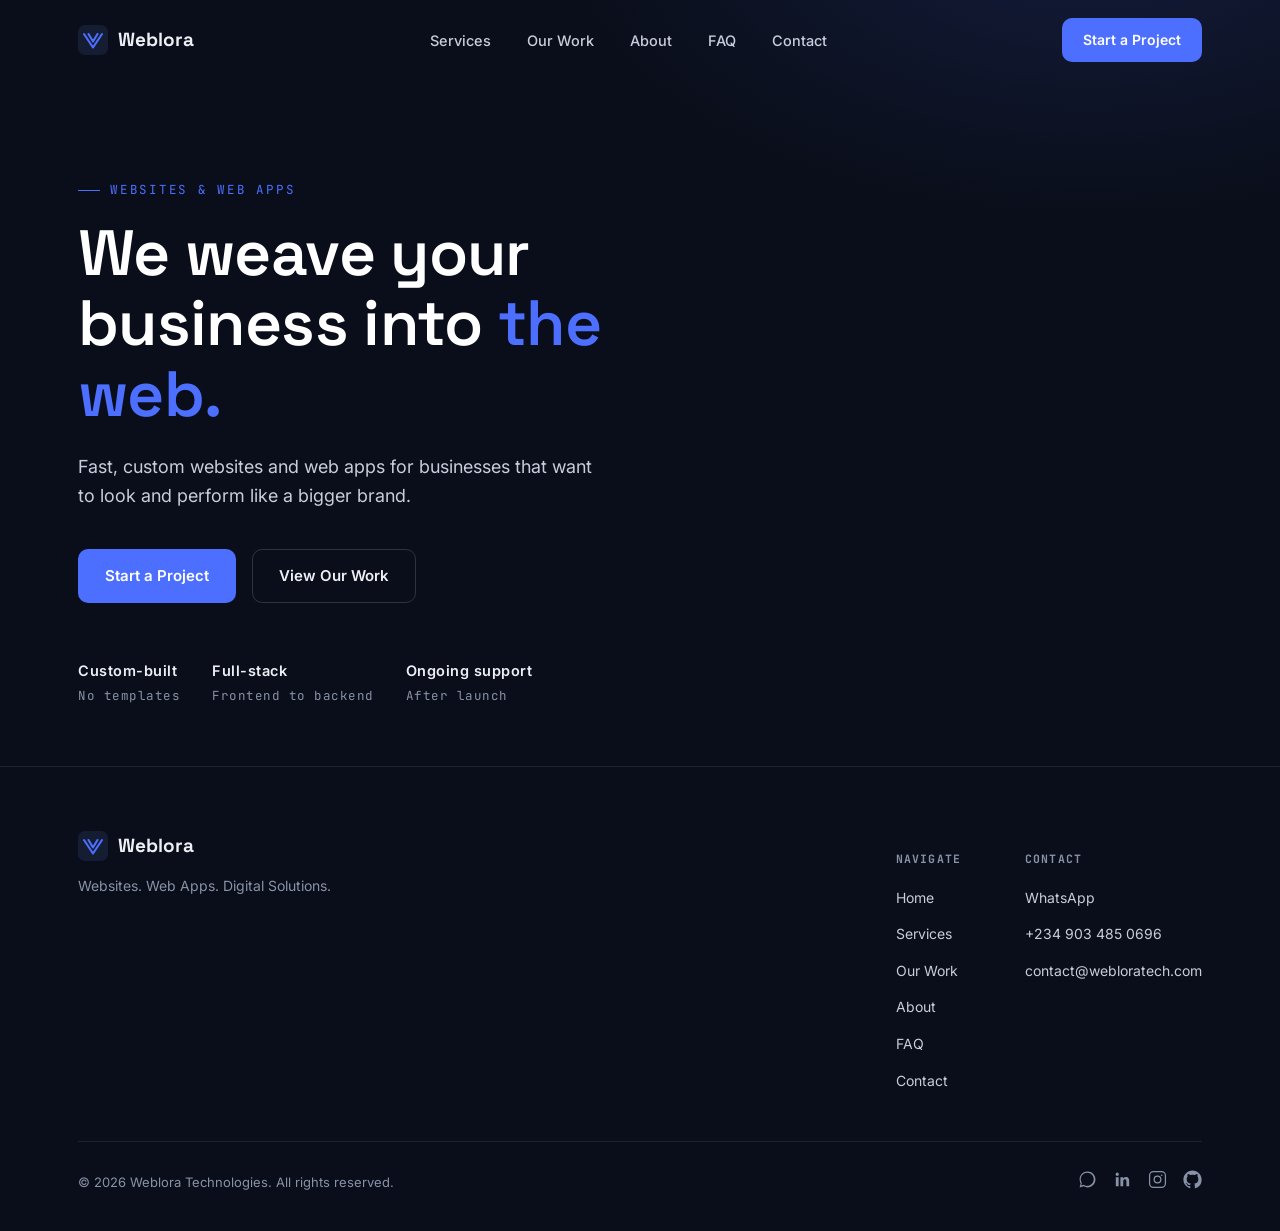
==== commit f1f8b8bc: "added a link preview to the website link" ====
--- a/index.html
+++ b/index.html
@@ -1,32 +1,38 @@
 <!DOCTYPE html>
 <html lang="en">
 <head>
+<!-- Google tag (gtag.js) -->
+<script async src="https://www.googletagmanager.com/gtag/js?id=G-FFYSXF3DL2">
+</script>
+<script>
+  window.dataLayer = window.dataLayer || [];
+  function gtag(){dataLayer.push(arguments);}
+  gtag('js', new Date());
+
+  gtag('config', 'G-FFYSXF3DL2');
+</script>
 <meta charset="UTF-8">
 <meta name="viewport" content="width=device-width, initial-scale=1.0">
 <title>Weblora Technologies — Websites, Web Apps &amp; Digital Solutions</title>
 <meta name="description" content="Weblora Technologies designs and builds premium websites, web applications and e-commerce platforms. Request a quote and start your project today.">
+<link rel="canonical" href="https://webloratech.com/">
 <meta name="keywords" content="Weblora Technologies, website design, web development, web applications, e-commerce development, backend development, website redesign, website maintenance">
-<link rel="canonical" href="https://weblora.tech/">
 
 <!-- Open Graph -->
 <meta property="og:type" content="website">
 <meta property="og:title" content="Weblora Technologies — Websites, Web Apps & Digital Solutions">
 <meta property="og:description" content="We design and build premium websites, web applications and digital solutions for growing businesses.">
-<meta property="og:url" content="https://weblora.tech/">
+<meta property="og:url" content="https://webloratech.com/">
 <meta property="og:site_name" content="Weblora Technologies">
-<meta property="og:image" content="assets/og-image.png">
+<meta property="og:image" content="https://webloratech.com/assets/og-image.png">
+<meta property="og:image:width" content="1200">
+<meta property="og:image:height" content="630">
 
 <!-- Twitter -->
 <meta name="twitter:card" content="summary_large_image">
 <meta name="twitter:title" content="Weblora Technologies — Websites, Web Apps & Digital Solutions">
 <meta name="twitter:description" content="We design and build premium websites, web applications and digital solutions for growing businesses.">
-<meta name="twitter:image" content="assets/og-image.png">
-
-<link rel="icon" type="image/svg+xml" href="data:image/svg+xml,%3Csvg xmlns='http://www.w3.org/2000/svg' viewBox='0 0 100 100'%3E%3Crect width='100' height='100' rx='22' fill='%230A0E1A'/%3E%3Cpath d='M20 30 L50 75 L80 30 M35 30 L50 55 L65 30' stroke='%234C6FFF' stroke-width='7' fill='none' stroke-linecap='round' stroke-linejoin='round'/%3E%3C/svg%3E">
-
-<link rel="preconnect" href="https://fonts.googleapis.com">
-<link rel="preconnect" href="https://fonts.gstatic.com" crossorigin>
-<link href="https://fonts.googleapis.com/css2?family=Space+Grotesk:wght@400;500;600;700&family=Inter:wght@400;500;600;700&family=JetBrains+Mono:wght@400;500&display=swap" rel="stylesheet">
+<meta name="twitter:image" content="https://webloratech.com/assets/og-image.png">
 
 <script type="application/ld+json">
 {
@@ -39,447 +45,17 @@
   "url": "https://webloratech.com",
   "sameAs": [
     "https://github.com/Oluwaseun-bit-ui",
-    "https://www.linkedin.com/in/oluwaseuntaiwologix",
-    
+    "https://www.linkedin.com/in/oluwaseuntaiwologix"
   ]
 }
 </script>
 
-<style>
-  :root{
-    --ink:#0A0E1A;
-    --panel:#12192B;
-    --panel-2:#161f36;
-    --paper:#EDEFF5;
-    --paper-dim:#c9cddb;
-    --indigo:#4C6FFF;
-    --indigo-soft:rgba(76,111,255,0.14);
-    --amber:#F2B035;
-    --slate:#8892A6;
-    --line:rgba(237,239,245,0.09);
-    --line-strong:rgba(237,239,245,0.16);
-    --radius:14px;
-    --display: 'Space Grotesk', sans-serif;
-    --body: 'Inter', sans-serif;
-    --mono: 'JetBrains Mono', monospace;
-    --ease: cubic-bezier(.22,.61,.36,1);
-  }
+<link rel="icon" type="image/svg+xml" href="data:image/svg+xml,%3Csvg xmlns='http://www.w3.org/2000/svg' viewBox='0 0 100 100'%3E%3Crect width='100' height='100' rx='22' fill='%230A0E1A'/%3E%3Cpath d='M20 30 L50 75 L80 30 M35 30 L50 55 L65 30' stroke='%234C6FFF' stroke-width='7' fill='none' stroke-linecap='round' stroke-linejoin='round'/%3E%3C/svg%3E">
 
-  *{box-sizing:border-box;}
-  html{scroll-behavior:smooth;}
-  @media (prefers-reduced-motion: reduce){
-    html{scroll-behavior:auto;}
-    *{animation-duration:0.01ms !important; animation-iteration-count:1 !important; transition-duration:0.01ms !important;}
-  }
-
-  body{
-    margin:0;
-    background:var(--ink);
-    color:var(--paper);
-    font-family:var(--body);
-    line-height:1.6;
-    -webkit-font-smoothing:antialiased;
-  }
-
-  img{max-width:100%; display:block;}
-  a{color:inherit;}
-  ul{margin:0; padding:0; list-style:none;}
-  h1,h2,h3,h4{font-family:var(--display); margin:0; line-height:1.1; letter-spacing:-0.01em;}
-  p{margin:0;}
-
-  .wrap{max-width:1180px; margin:0 auto; padding:0 28px;}
-  section{padding:120px 0;}
-  @media (max-width:768px){ section{padding:80px 0;} }
-
-  .eyebrow{
-    font-family:var(--mono);
-    font-size:12.5px;
-    letter-spacing:0.14em;
-    text-transform:uppercase;
-    color:var(--indigo);
-    display:flex;
-    align-items:center;
-    gap:10px;
-    margin-bottom:18px;
-  }
-  .eyebrow::before{
-    content:"";
-    width:22px; height:1px;
-    background:var(--indigo);
-  }
-
-  .btn{
-    display:inline-flex;
-    align-items:center;
-    justify-content:center;
-    gap:8px;
-    font-family:var(--body);
-    font-weight:600;
-    font-size:15px;
-    padding:14px 26px;
-    border-radius:10px;
-    border:1px solid transparent;
-    cursor:pointer;
-    text-decoration:none;
-    transition:transform .25s var(--ease), background .25s var(--ease), border-color .25s var(--ease), color .25s var(--ease);
-    white-space:nowrap;
-  }
-  .btn:active{ transform:scale(0.97); }
-  .btn-primary{ background:var(--indigo); color:#fff; }
-  .btn-primary:hover{ background:#3d5be0; }
-  .btn-ghost{ background:transparent; border-color:var(--line-strong); color:var(--paper); }
-  .btn-ghost:hover{ border-color:var(--indigo); color:var(--indigo); }
-  .btn-wa{ background:#1c2740; color:var(--paper); border:1px solid var(--line-strong); }
-  .btn-wa:hover{ border-color:#25D366; color:#25D366; }
-  .btn:focus-visible, a:focus-visible, button:focus-visible, input:focus-visible, textarea:focus-visible, select:focus-visible{
-    outline:2px solid var(--amber);
-    outline-offset:3px;
-  }
-
-  /* ---------- NAV ---------- */
-  header{
-    position:fixed; top:0; left:0; right:0; z-index:100;
-    padding:18px 0;
-    transition:background .3s var(--ease), border-color .3s var(--ease), padding .3s var(--ease);
-    border-bottom:1px solid transparent;
-  }
-  header.scrolled{
-    background:rgba(10,14,26,0.85);
-    backdrop-filter:blur(10px);
-    -webkit-backdrop-filter:blur(10px);
-    border-bottom:1px solid var(--line);
-    padding:12px 0;
-  }
-  .nav-row{ display:flex; align-items:center; justify-content:space-between; }
-  .logo{
-    display:flex; align-items:center; gap:10px;
-    font-family:var(--display); font-weight:700; font-size:19px; text-decoration:none; color:var(--paper);
-  }
-  .logo-mark{ width:30px; height:30px; flex-shrink:0; }
-  .nav-links{ display:flex; align-items:center; gap:36px; }
-  .nav-links a{
-    font-size:14.5px; text-decoration:none; color:var(--paper-dim); font-weight:500;
-    position:relative; padding:4px 0;
-    transition:color .2s var(--ease);
-  }
-  .nav-links a:hover{ color:var(--paper); }
-  .nav-links a::after{
-    content:""; position:absolute; left:0; bottom:-2px; width:0; height:1px; background:var(--indigo);
-    transition:width .25s var(--ease);
-  }
-  .nav-links a:hover::after{ width:100%; }
-  .nav-cta-group{ display:flex; align-items:center; gap:14px; }
-  .nav-cta-group .btn{ padding:10px 20px; font-size:14px; }
-  .menu-toggle{
-    display:none; background:none; border:none; color:var(--paper); cursor:pointer; padding:6px;
-  }
-  .menu-toggle svg{ width:24px; height:24px; }
-
-  @media (max-width: 940px){
-    .nav-links{
-      position:fixed; inset:0 0 0 auto; top:0; height:100vh; width:min(78vw,320px);
-      background:var(--panel); flex-direction:column; align-items:flex-start; justify-content:center;
-      gap:28px; padding:40px 36px; transform:translateX(100%);
-      transition:transform .35s var(--ease); box-shadow:-20px 0 60px rgba(0,0,0,0.4);
-    }
-    .nav-links.open{ transform:translateX(0); }
-    .nav-links a{ font-size:19px; }
-    .nav-cta-group .btn-ghost{ display:none; }
-    .menu-toggle{ display:block; z-index:110; }
-    .nav-cta-group{ gap:10px; }
-  }
-
-  /* ---------- HERO ---------- */
-/* ---------- HERO ---------- */
-.hero{
-  padding:180px 0 60px;
-  position:relative;
-  overflow:hidden;
-  background:
-    radial-gradient(ellipse 900px 500px at 85% -10%, var(--indigo-soft), transparent 60%);
-}
-
-.hero-grid{
-  display:grid;
-  grid-template-columns:1.05fr 0.95fr;
-  gap:60px;
-  align-items:center;
-}
-
-.hero h1{
-  font-size:clamp(38px, 5.2vw, 64px);
-  font-weight:600;
-  color:#fff;
-}
-
-.hero h1 span{
-  color:var(--indigo);
-}
-
-.hero-sub{
-  margin-top:24px;
-  font-size:18px;
-  color:var(--paper-dim);
-  max-width:520px;
-}
-
-.hero-actions{
-  margin-top:38px;
-  display:flex;
-  gap:16px;
-  flex-wrap:wrap;
-}
-
-.hero-meta{
-  margin-top:56px;
-  display:flex;
-  gap:32px;
-  flex-wrap:wrap;
-}
-
-.hero-meta div{
-  font-family:var(--mono);
-  font-size:12.5px;
-  color:var(--slate);
-  letter-spacing:0.04em;
-}
-
-.hero-meta strong{
-  display:block;
-  color:var(--paper);
-  font-family:var(--body);
-  font-size:14.5px;
-  font-weight:600;
-  margin-bottom:4px;
-}
-
-@media (max-width:940px){
-  .hero{
-    padding:150px 0 60px;
-  }
-
-  .hero-grid{
-    grid-template-columns:1fr;
-  }
-
-  .hero-sub{
-    max-width:none;
-  }
-}
-
-  /* ---------- section headers ---------- */
- /* ---------- SECTION HEADERS ---------- */
-.sec-head{
-  max-width:640px;
-  margin-bottom:40px;
-}
-
-.sec-head h2{
-  font-size:clamp(28px,3.6vw,42px);
-  font-weight:600;
-  color:#fff;
-}
-
-.sec-head p{
-  margin-top:16px;
-  font-size:17px;
-  color:var(--paper-dim);
-}
-
-  /* ---------- SERVICES ---------- */
-  .services-grid{
-    display:grid; grid-template-columns:repeat(3,1fr); gap:1px;
-    background:var(--line); border:1px solid var(--line); border-radius:var(--radius); overflow:hidden;
-  }
-  .service-card{
-    background:var(--panel); padding:38px 32px; transition:background .25s var(--ease);
-  }
-  .service-card:hover{ background:var(--panel-2); }
-  .service-icon{ width:38px; height:38px; color:var(--indigo); margin-bottom:22px; }
-  .service-card h3{ font-size:19px; font-weight:600; color:#fff; margin-bottom:10px; }
-  .service-card p{ font-size:14.5px; color:var(--slate); line-height:1.65; }
-  @media (max-width:900px){ .services-grid{ grid-template-columns:1fr 1fr; } }
-  @media (max-width:640px){ .services-grid{ grid-template-columns:1fr; } }
-
-  /* ---------- PROCESS ---------- */
-  .process{
-  position:relative;
-  padding-bottom:40px;
-}
-  .process-list{ display:grid; grid-template-columns:repeat(5,1fr); gap:0; position:relative; }
-  .process-list::before{
-    content:""; position:absolute; top:26px; left:0; right:0; height:1px;
-    background:linear-gradient(to right, var(--line-strong), var(--line-strong) 92%, transparent);
-  }
-  .process-step{ padding-right:24px; position:relative; }
-  .process-num{
-    font-family:var(--mono); font-size:13px; color:var(--ink); background:var(--indigo);
-    width:52px; height:52px; border-radius:50%; display:flex; align-items:center; justify-content:center;
-    font-weight:500; margin-bottom:22px; position:relative; z-index:2;
-  }
-  .process-step h3{ font-size:17px; font-weight:600; color:#fff; margin-bottom:8px; }
-  .process-step p{ font-size:14px; color:var(--slate); }
-  @media (max-width:940px){
-    .process-list{ grid-template-columns:1fr 1fr; gap:36px 24px; }
-    .process-list::before{ display:none; }
-  }
-  @media (max-width:560px){ .process-list{ grid-template-columns:1fr; } }
-
-  .process{
-  position:relative;
-  padding-bottom:40px;
-}
-
-  /* ---------- WORK ---------- */
-  .work-grid{ display:grid; grid-template-columns:repeat(2,1fr); gap:24px; }
-  .work-card{
-    border:1px solid var(--line-strong); border-radius:var(--radius); overflow:hidden;
-    background:var(--panel); display:flex; flex-direction:column;
-    transition:border-color .25s var(--ease), transform .25s var(--ease);
-    text-decoration:none; color:inherit;
-  }
-  .work-card:hover{ border-color:var(--indigo); transform:translateY(-4px); }
-  .work-thumb{
-    position:relative; width:100%; aspect-ratio:16/10; overflow:hidden; background:var(--panel-2);
-    display:flex; align-items:center; justify-content:center;
-  }
-  .work-thumb img{
-    width:100%; height:100%; object-fit:cover; object-position:top center;
-    transition:transform .5s var(--ease); display:block; pointer-events:none;
-  }
-  .work-card:hover .work-thumb img{ transform:scale(1.04); }
-  .work-thumb.no-image{ background:linear-gradient(135deg, var(--panel-2), var(--panel)); }
-  .work-thumb .visit-badge{
-    position:absolute; top:14px; right:14px; background:rgba(10,14,26,0.82); backdrop-filter:blur(6px);
-    color:#fff; font-family:var(--mono); font-size:11px; letter-spacing:0.06em; text-transform:uppercase;
-    padding:6px 12px; border-radius:100px; display:flex; align-items:center; gap:6px;
-    border:1px solid var(--line-strong); opacity:0; transform:translateY(-4px);
-    transition:opacity .25s var(--ease), transform .25s var(--ease);
-  }
-  .work-card:hover .visit-badge{ opacity:1; transform:translateY(0); }
-  .work-body{ padding:24px 26px 28px; display:flex; flex-direction:column; flex:1; }
-  .work-card .tag{
-    font-family:var(--mono); font-size:11px; letter-spacing:0.08em; text-transform:uppercase;
-    color:var(--amber); border:1px solid rgba(242,176,53,0.35); padding:4px 10px; border-radius:100px;
-    display:inline-block; align-self:flex-start;
-  }
-  .work-card h4{ font-size:18px; color:#fff; font-weight:600; margin:16px 0 8px; }
-  .work-card p{ font-size:13.5px; color:var(--slate); line-height:1.6; }
-  .work-note{
-    margin-top:36px; padding:22px 26px; border-radius:var(--radius); background:var(--panel);
-    border:1px solid var(--line); display:flex; align-items:center; justify-content:space-between; gap:20px; flex-wrap:wrap;
-  }
-  .work-note p{ font-size:14.5px; color:var(--paper-dim); max-width:520px; }
-  @media (max-width:640px){ .work-grid{ grid-template-columns:1fr; } }
-
-  /* ---------- ABOUT ---------- */
-  .about-grid{ display:grid; grid-template-columns:0.9fr 1.1fr; gap:70px; align-items:start; }
-  .about-visual{
-    position:relative; aspect-ratio:1/1; border-radius:var(--radius); border:1px solid var(--line);
-    background:var(--panel); overflow:hidden; max-width:440px; justify-self:start;
-  }
-  .about-visual img{ width:100%; height:100%; object-fit:cover; display:block; }
-  .about-visual .founder-tag{
-    position:absolute; left:18px; bottom:18px; right:18px;
-    background:rgba(10,14,26,0.72); backdrop-filter:blur(8px);
-    border:1px solid var(--line-strong); border-radius:12px; padding:13px 15px;
-  }
-  .about-visual .founder-tag strong{ display:block; color:#fff; font-size:14.5px; font-weight:600; }
-  .about-visual .founder-tag span{ display:block; color:var(--paper-dim); font-size:12px; margin-top:2px; font-family:var(--mono); letter-spacing:0.02em; }
-  @media (max-width:900px){ .about-visual{ max-width:340px; justify-self:center; } }
-  .about-copy h2{ font-size:clamp(28px,3.6vw,40px); color:#fff; font-weight:600; margin-bottom:22px; }
-  .about-copy p{ font-size:16.5px; color:var(--paper-dim); margin-bottom:18px; }
-  .value-list{ margin-top:32px; display:grid; grid-template-columns:1fr 1fr; gap:18px 28px; }
-  .value-list li{ display:flex; gap:12px; font-size:14.5px; color:var(--paper-dim); }
-  .value-list svg{ width:18px; height:18px; color:var(--indigo); flex-shrink:0; margin-top:2px; }
-  @media (max-width:900px){ .about-grid{ grid-template-columns:1fr; } .value-list{ grid-template-columns:1fr; } }
-
-  /* ---------- FAQ ---------- */
-  .faq-wrap{ max-width:820px; }
-  .faq-item{ border-bottom:1px solid var(--line); }
-  .faq-q{
-    width:100%; text-align:left; background:none; border:none; color:var(--paper);
-    font-family:var(--display); font-size:17px; font-weight:500; padding:26px 0; cursor:pointer;
-    display:flex; align-items:center; justify-content:space-between; gap:20px;
-  }
-  .faq-q:hover{ color:var(--indigo); }
-  .faq-q .plus{ width:20px; height:20px; flex-shrink:0; position:relative; }
-  .faq-q .plus::before, .faq-q .plus::after{
-    content:""; position:absolute; background:currentColor; top:50%; left:50%; transform:translate(-50%,-50%);
-  }
-  .faq-q .plus::before{ width:14px; height:1.5px; }
-  .faq-q .plus::after{ width:1.5px; height:14px; transition:transform .25s var(--ease); }
-  .faq-item.open .plus::after{ transform:translate(-50%,-50%) rotate(90deg); }
-  .faq-item.open .faq-q{ color:var(--indigo); }
-  .faq-a{ max-height:0; overflow:hidden; transition:max-height .3s var(--ease); }
-  .faq-a p{ font-size:15px; color:var(--slate); padding-bottom:26px; max-width:640px; line-height:1.7; }
-
-  /* ---------- CONTACT ---------- */
-  .contact-section{
-    background:linear-gradient(180deg, var(--panel), var(--ink));
-    border-top:1px solid var(--line);
-  }
-  .contact-grid{ display:grid; grid-template-columns:0.85fr 1.15fr; gap:64px; }
-  .contact-info h2{ font-size:clamp(30px,4vw,44px); color:#fff; font-weight:600; }
-  .contact-info p{ margin-top:18px; font-size:16.5px; color:var(--paper-dim); max-width:420px; }
-  .contact-channels{ margin-top:38px; display:flex; flex-direction:column; gap:14px; }
-  .channel{
-    display:flex; align-items:center; gap:14px; padding:14px 16px; border:1px solid var(--line);
-    border-radius:10px; text-decoration:none; color:var(--paper); font-size:14.5px; transition:border-color .2s var(--ease);
-  }
-  .channel:hover{ border-color:var(--indigo); }
-  .channel svg{ width:20px; height:20px; color:var(--indigo); flex-shrink:0; }
-  .channel span.label{ display:block; font-family:var(--mono); font-size:11px; color:var(--slate); margin-bottom:2px; }
-
-  form.project-form{
-    background:var(--panel); border:1px solid var(--line); border-radius:var(--radius); padding:40px;
-  }
-  .form-row{ display:grid; grid-template-columns:1fr 1fr; gap:20px; margin-bottom:20px; }
-  .field{ display:flex; flex-direction:column; gap:8px; }
-  .field.full{ grid-column:1 / -1; }
-  label{ font-size:13px; font-weight:600; color:var(--paper-dim); }
-  input, textarea, select{
-    background:#0d1424; border:1px solid var(--line-strong); border-radius:8px; padding:12px 14px;
-    color:var(--paper); font-family:var(--body); font-size:14.5px; width:100%;
-  }
-  input:focus, textarea:focus, select:focus{ border-color:var(--indigo); outline:none; }
-  textarea{ resize:vertical; min-height:110px; }
-  select{ appearance:none; background-image:url("data:image/svg+xml,%3Csvg xmlns='http://www.w3.org/2000/svg' viewBox='0 0 20 20' fill='none'%3E%3Cpath d='M5 7l5 5 5-5' stroke='%238892A6' stroke-width='1.6' stroke-linecap='round' stroke-linejoin='round'/%3E%3C/svg%3E"); background-repeat:no-repeat; background-position:right 12px center; padding-right:36px; }
-  .form-foot{ margin-top:8px; display:flex; align-items:center; justify-content:space-between; gap:16px; flex-wrap:wrap; }
-  .form-foot p{ font-size:12.5px; color:var(--slate); }
-  @media (max-width:900px){ .contact-grid{ grid-template-columns:1fr; } }
-  @media (max-width:640px){ .form-row{ grid-template-columns:1fr; } form.project-form{ padding:26px; } }
-
-  /* ---------- FOOTER ---------- */
-  footer{ padding:64px 0 36px; border-top:1px solid var(--line); }
-  .footer-top{ display:flex; justify-content:space-between; gap:40px; flex-wrap:wrap; margin-bottom:48px; }
-  .footer-brand .logo{ margin-bottom:14px; }
-  .footer-brand p{ font-size:14px; color:var(--slate); max-width:280px; }
-  .footer-cols{ display:flex; gap:64px; flex-wrap:wrap; }
-  .footer-col h5{ font-family:var(--mono); font-size:11.5px; letter-spacing:0.1em; text-transform:uppercase; color:var(--slate); margin-bottom:16px; }
-  .footer-col ul{ display:flex; flex-direction:column; gap:11px; }
-  .footer-col a{ font-size:14px; color:var(--paper-dim); text-decoration:none; }
-  .footer-col a:hover{ color:var(--indigo); }
-  .footer-bottom{
-    padding-top:28px; border-top:1px solid var(--line); display:flex; justify-content:space-between;
-    align-items:center; gap:16px; flex-wrap:wrap; font-size:13px; color:var(--slate);
-  }
-  .footer-socials{ display:flex; gap:16px; }
-  .footer-socials a{ color:var(--slate); }
-  .footer-socials a:hover{ color:var(--indigo); }
-  .footer-socials svg{ width:19px; height:19px; }
-
-  /* skip link */
-  .skip-link{
-    position:absolute; left:-9999px; top:0; background:var(--indigo); color:#fff; padding:12px 20px;
-    z-index:200; border-radius:0 0 8px 0;
-  }
-  .skip-link:focus{ left:0; }
-
-  .visually-hidden{
-    position:absolute; width:1px; height:1px; overflow:hidden; clip:rect(0 0 0 0); white-space:nowrap;
-  }
-</style>
+<link rel="preconnect" href="https://fonts.googleapis.com">
+<link rel="preconnect" href="https://fonts.gstatic.com" crossorigin>
+<link href="https://fonts.googleapis.com/css2?family=Space+Grotesk:wght@400;500;600;700&family=Inter:wght@400;500;600;700&family=JetBrains+Mono:wght@400;500&display=swap" rel="stylesheet">
+<link rel="stylesheet" href="styles.css">
 </head>
 <body>
 
@@ -487,7 +63,7 @@
 
 <header id="siteHeader">
   <div class="wrap nav-row">
-    <a href="#top" class="logo" aria-label="Weblora Technologies home">
+    <a href="index.html" class="logo" aria-label="Weblora Technologies home">
       <svg class="logo-mark" viewBox="0 0 100 100" fill="none" xmlns="http://www.w3.org/2000/svg" aria-hidden="true">
         <rect width="100" height="100" rx="22" fill="#151d33"/>
         <path d="M20 30 L50 75 L80 30 M35 30 L50 55 L65 30" stroke="#4C6FFF" stroke-width="7" fill="none" stroke-linecap="round" stroke-linejoin="round"/>
@@ -496,16 +72,15 @@
     </a>
 
     <nav class="nav-links" id="navLinks" aria-label="Primary">
-      <a href="#services">Services</a>
-      <a href="#work">Our Work</a>
-      <a href="#about">About</a>
-      <a href="#faq">FAQ</a>
-      <a href="#contact">Contact</a>
+      <a href="services.html">Services</a>
+      <a href="work.html">Our Work</a>
+      <a href="about.html">About</a>
+      <a href="faq.html">FAQ</a>
+      <a href="contact.html">Contact</a>
     </nav>
 
     <div class="nav-cta-group">
-      <a href="#contact" class="btn btn-ghost">Request a Quote</a>
-      <a href="#contact" class="btn btn-primary">Start a Project</a>
+      <a href="contact.html" class="btn btn-primary">Start a Project</a>
       <button class="menu-toggle" id="menuToggle" aria-expanded="false" aria-controls="navLinks" aria-label="Open menu">
         <svg id="menuIcon" viewBox="0 0 24 24" fill="none" stroke="currentColor" stroke-width="2" stroke-linecap="round"><line x1="3" y1="6" x2="21" y2="6"/><line x1="3" y1="12" x2="21" y2="12"/><line x1="3" y1="18" x2="21" y2="18"/></svg>
       </button>
@@ -515,369 +90,22 @@
 
 <main id="main">
 
-  <!-- HERO -->
-  <section class="hero" id="top">
+  <section class="hero">
     <div class="wrap hero-grid">
       <div>
         <div class="eyebrow">Websites &amp; Web Apps</div>
         <h1>We weave your business into <span>the web.</span></h1>
-        <p class="hero-sub">Weblora Technologies designs and builds fast, custom websites and web applications for businesses that want to look and perform like a bigger brand.</p>
+        <p class="hero-sub">Fast, custom websites and web apps for businesses that want to look and perform like a bigger brand.</p>
         <div class="hero-actions">
-          <a href="#contact" class="btn btn-primary">Start a Project</a>
-          <a href="#work" class="btn btn-ghost">View Our Work</a>
+          <a href="contact.html" class="btn btn-primary">Start a Project</a>
+          <a href="work.html" class="btn btn-ghost">View Our Work</a>
         </div>
         <div class="hero-meta">
-          <div><strong>Custom-built</strong>No templates, no shortcuts</div>
-          <div><strong>Full-stack</strong>Frontend, backend &amp; e-commerce</div>
-          <div><strong>Ongoing support</strong>Maintenance after launch</div>
+          <div><strong>Custom-built</strong>No templates</div>
+          <div><strong>Full-stack</strong>Frontend to backend</div>
+          <div><strong>Ongoing support</strong>After launch</div>
         </div>
       </div>
-
-     
-  </section>
-
-  <!-- SERVICES -->
-  <section id="services">
-    <div class="wrap">
-      <div class="sec-head">
-        <div class="eyebrow">What we build</div>
-        <h2>Every layer of your digital presence</h2>
-        <p>From the first line of design to the backend that runs your business, we handle it as one connected build.</p>
-      </div>
-
-      <div class="services-grid">
-        <article class="service-card">
-          <svg class="service-icon" viewBox="0 0 24 24" fill="none" stroke="currentColor" stroke-width="1.5"><rect x="3" y="4" width="18" height="16" rx="2"/><path d="M3 9h18"/><circle cx="6.5" cy="6.5" r=".5" fill="currentColor"/><circle cx="9" cy="6.5" r=".5" fill="currentColor"/></svg>
-          <h3>Website Design &amp; Development</h3>
-          <p>Custom-designed, fully responsive business websites built to convert visitors into customers.</p>
-        </article>
-        <article class="service-card">
-          <svg class="service-icon" viewBox="0 0 24 24" fill="none" stroke="currentColor" stroke-width="1.5"><rect x="4" y="2" width="16" height="20" rx="2"/><line x1="4" y1="18" x2="20" y2="18"/></svg>
-          <h3>Web Applications</h3>
-          <p>Dashboards, portals and internal tools built around how your team actually works.</p>
-        </article>
-        <article class="service-card">
-          <svg class="service-icon" viewBox="0 0 24 24" fill="none" stroke="currentColor" stroke-width="1.5"><circle cx="9" cy="21" r="1"/><circle cx="20" cy="21" r="1"/><path d="M1 1h4l2.68 13.39a2 2 0 0 0 2 1.61h9.72a2 2 0 0 0 2-1.61L23 6H6"/></svg>
-          <h3>E-commerce Websites</h3>
-          <p>Online stores with secure checkout, product management and payment integration.</p>
-        </article>
-        <article class="service-card">
-          <svg class="service-icon" viewBox="0 0 24 24" fill="none" stroke="currentColor" stroke-width="1.5"><path d="M20 12a8 8 0 1 1-8-8"/><path d="M20 4v6h-6"/></svg>
-          <h3>Backend Development</h3>
-          <p>APIs, databases and server infrastructure that keep your site fast and reliable at scale.</p>
-        </article>
-        <article class="service-card">
-          <svg class="service-icon" viewBox="0 0 24 24" fill="none" stroke="currentColor" stroke-width="1.5"><path d="M3 12a9 9 0 1 0 9-9"/><path d="M3 4v5h5"/></svg>
-          <h3>Website Redesign</h3>
-          <p>Modernize an outdated site without losing your existing content, SEO or customers.</p>
-        </article>
-        <article class="service-card">
-          <svg class="service-icon" viewBox="0 0 24 24" fill="none" stroke="currentColor" stroke-width="1.5"><path d="M12 2a4 4 0 0 1 4 4v1h1a3 3 0 0 1 3 3v1a3 3 0 0 1-3 3h-1v1a4 4 0 0 1-8 0v-1H7a3 3 0 0 1-3-3v-1a3 3 0 0 1 3-3h1V6a4 4 0 0 1 4-4z"/></svg>
-          <h3>Maintenance &amp; Support</h3>
-          <p>Ongoing updates, monitoring and fixes so your website stays fast and secure after launch.</p>
-        </article>
-      </div>
-    </div>
-  </section>
-
-  <!-- PROCESS -->
-  <section class="process">
-    <div class="wrap">
-      <div class="sec-head">
-        <div class="eyebrow">How it works</div>
-        <h2>From first message to launch</h2>
-      </div>
-      <div class="process-list">
-        <div class="process-step">
-          <div class="process-num">01</div>
-          <h3>Discover</h3>
-          <p>We learn about your business, goals and the problem the site needs to solve.</p>
-        </div>
-        <div class="process-step">
-          <div class="process-num">02</div>
-          <h3>Design</h3>
-          <p>A visual direction and layout tailored to your brand — not a recycled template.</p>
-        </div>
-        <div class="process-step">
-          <div class="process-num">03</div>
-          <h3>Build</h3>
-          <p>We develop the frontend, backend and integrations your project needs.</p>
-        </div>
-        <div class="process-step">
-          <div class="process-num">04</div>
-          <h3>Launch</h3>
-          <p>Testing across devices, then a clean deployment to your domain.</p>
-        </div>
-        <div class="process-step">
-          <div class="process-num">05</div>
-          <h3>Support</h3>
-          <p>Ongoing maintenance and updates so the site keeps performing after launch.</p>
-        </div>
-      </div>
-    </div>
-  </section>
-
-  <!-- OUR WORK -->
-  <section id="work">
-    <div class="wrap">
-      <div class="sec-head">
-        <div class="eyebrow">Our work</div>
-        <h2>A showcase, not the whole shelf</h2>
-        <p>A selection of recent builds across websites, event-brand sites and backend systems. This is a snapshot of the work — more projects are completed and in progress than shown here. Tap any card to visit the live site.</p>
-      </div>
-
-      <div class="work-grid">
-
-        <a class="work-card" href="https://revelation-church-hub.vercel.app/" target="_blank" rel="noopener">
-          <div class="work-thumb">
-            <img src="[data-uri]" alt="Revelation Church website homepage" loading="lazy" width="900" height="1494">
-            <span class="visit-badge">Visit site ↗</span>
-          </div>
-          <div class="work-body">
-            <span class="tag">Live project</span>
-            <h4>Church website</h4>
-            <p>A modern site built for Revelation Church, centred on services, live streaming and community growth.</p>
-          </div>
-        </a>
-
-        <a class="work-card" href="https://excelevent.vercel.app/" target="_blank" rel="noopener">
-          <div class="work-thumb">
-            <img src="[data-uri]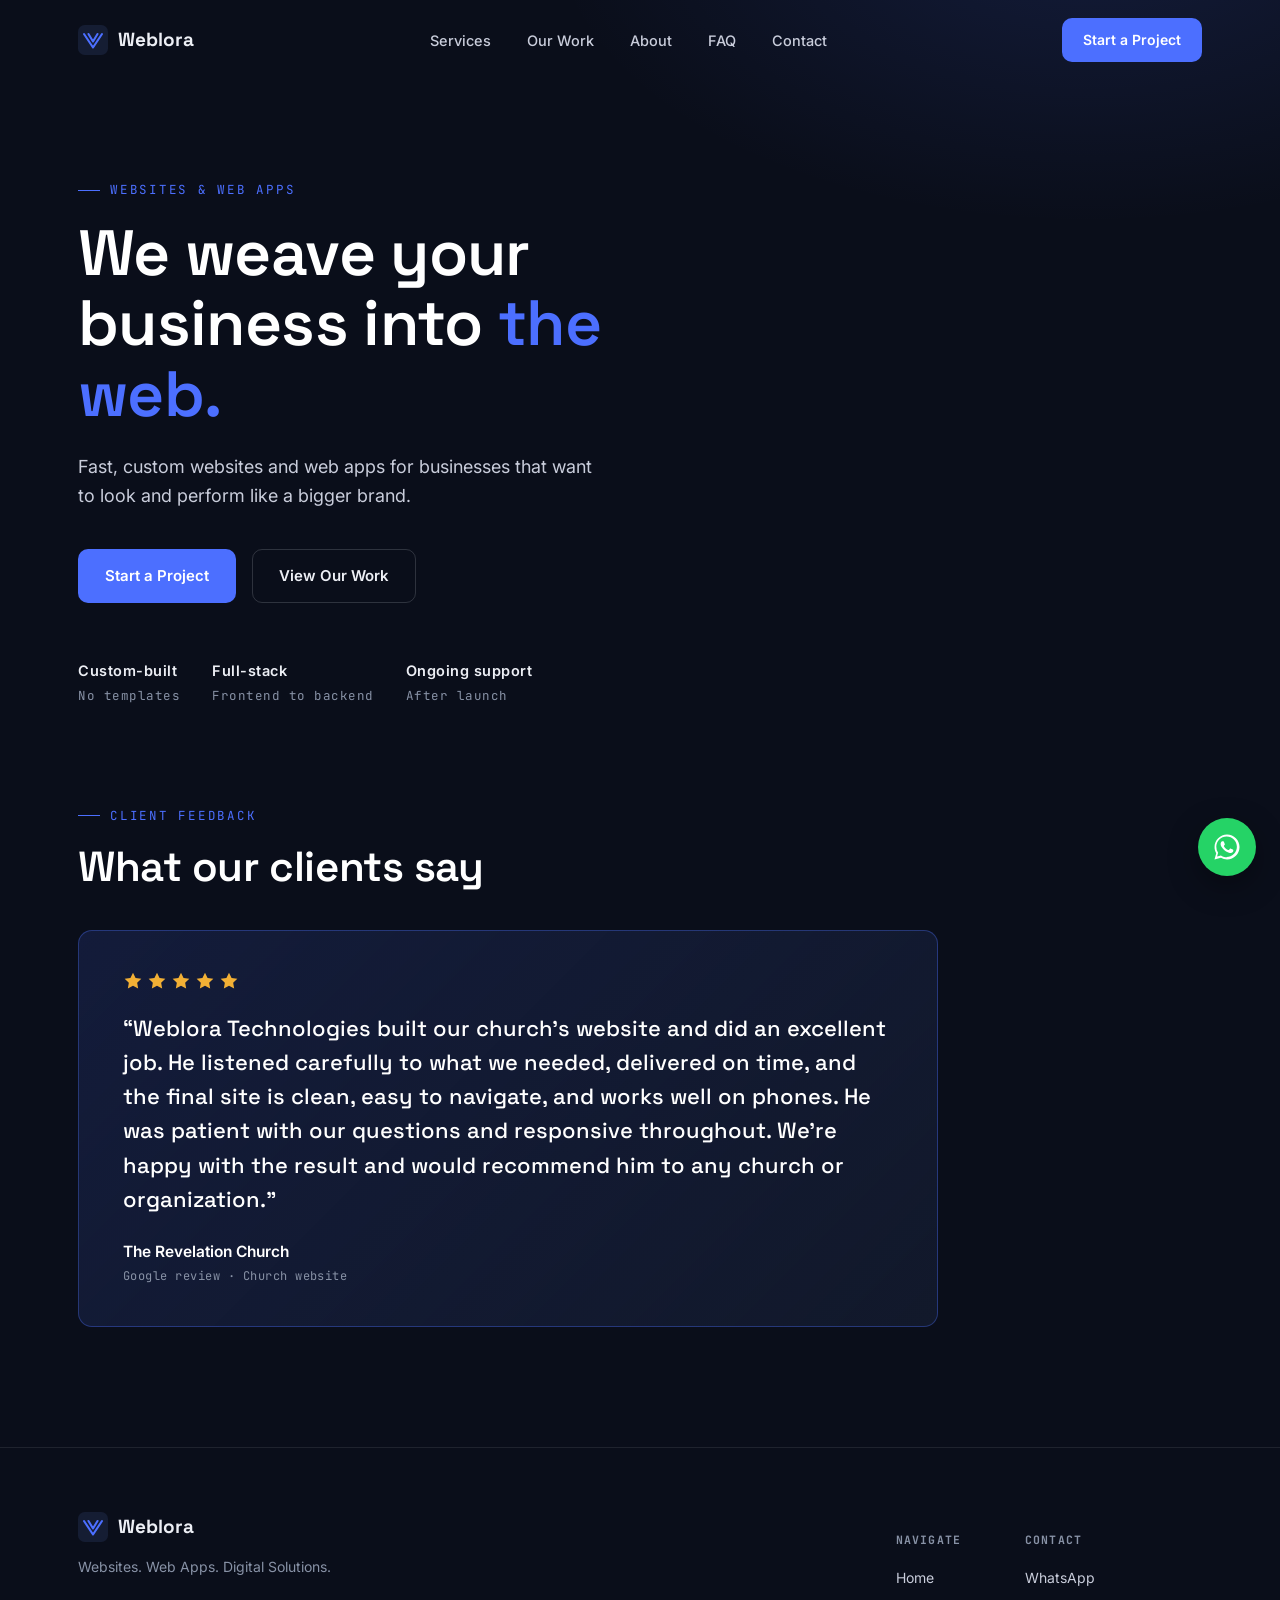
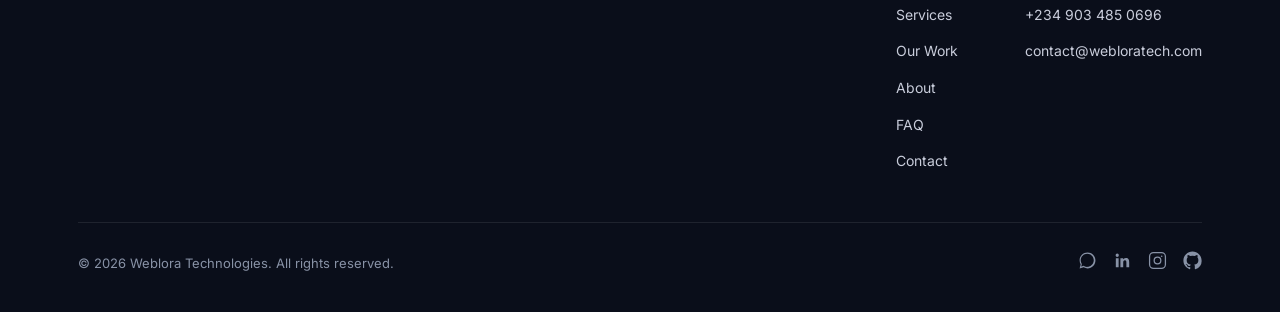
==== commit e6d65169: "Add pricing, testimonial, project stories and floating WhatsApp button - Services: transparent prici" ====
--- a/index.html
+++ b/index.html
@@ -109,6 +109,25 @@
     </div>
   </section>
 
+  <section class="testimonial-section">
+    <div class="wrap">
+      <div class="sec-head">
+        <div class="eyebrow">Client feedback</div>
+        <h2>What our clients say</h2>
+      </div>
+      <figure class="testimonial">
+        <div class="stars" role="img" aria-label="5 out of 5 stars"><svg viewBox="0 0 24 24" fill="currentColor" aria-hidden="true"><path d="M12 2l3.09 6.26L22 9.27l-5 4.87 1.18 6.88L12 17.77l-6.18 3.25L7 14.14 2 9.27l6.91-1.01L12 2z"/></svg><svg viewBox="0 0 24 24" fill="currentColor" aria-hidden="true"><path d="M12 2l3.09 6.26L22 9.27l-5 4.87 1.18 6.88L12 17.77l-6.18 3.25L7 14.14 2 9.27l6.91-1.01L12 2z"/></svg><svg viewBox="0 0 24 24" fill="currentColor" aria-hidden="true"><path d="M12 2l3.09 6.26L22 9.27l-5 4.87 1.18 6.88L12 17.77l-6.18 3.25L7 14.14 2 9.27l6.91-1.01L12 2z"/></svg><svg viewBox="0 0 24 24" fill="currentColor" aria-hidden="true"><path d="M12 2l3.09 6.26L22 9.27l-5 4.87 1.18 6.88L12 17.77l-6.18 3.25L7 14.14 2 9.27l6.91-1.01L12 2z"/></svg><svg viewBox="0 0 24 24" fill="currentColor" aria-hidden="true"><path d="M12 2l3.09 6.26L22 9.27l-5 4.87 1.18 6.88L12 17.77l-6.18 3.25L7 14.14 2 9.27l6.91-1.01L12 2z"/></svg></div>
+        <blockquote>
+          <p>“Weblora Technologies built our church’s website and did an excellent job. He listened carefully to what we needed, delivered on time, and the final site is clean, easy to navigate, and works well on phones. He was patient with our questions and responsive throughout. We’re happy with the result and would recommend him to any church or organization.”</p>
+        </blockquote>
+        <figcaption>
+          <strong>The Revelation Church</strong>
+          <span>Google review · Church website</span>
+        </figcaption>
+      </figure>
+    </div>
+  </section>
+
 </main>
 
 <footer>
--- a/styles.css
+++ b/styles.css
@@ -254,6 +254,24 @@
   .service-icon{ width:38px; height:38px; color:var(--indigo); margin-bottom:22px; }
   .service-card h3{ font-size:19px; font-weight:600; color:#fff; margin-bottom:10px; }
   .service-card p{ font-size:14.5px; color:var(--slate); line-height:1.65; }
+  /* ---------- PRICING ---------- */
+  .pricing-section{ padding-top:40px; }
+  .pricing-grid{ display:grid; grid-template-columns:repeat(3,1fr); gap:20px; }
+  .price-card{
+    background:var(--panel); border:1px solid var(--line); border-radius:var(--radius); padding:32px 30px;
+    display:flex; flex-direction:column; transition:border-color .25s var(--ease);
+  }
+  .price-card:hover{ border-color:var(--line-strong); }
+  .price-card h3{ font-size:18px; font-weight:600; color:#fff; }
+  .price-amount{ margin:16px 0 18px; padding-bottom:18px; border-bottom:1px solid var(--line); display:flex; align-items:baseline; gap:8px; }
+  .price-amount .price-from{ font-family:var(--mono); font-size:12px; letter-spacing:0.08em; text-transform:uppercase; color:var(--slate); }
+  .price-amount strong{ font-family:var(--display); font-size:30px; font-weight:600; color:var(--amber); line-height:1; }
+  .price-card p{ font-size:14.5px; color:var(--slate); line-height:1.65; }
+  .price-card-cta{ background:linear-gradient(135deg, var(--indigo-soft), var(--panel)); border-color:rgba(76,111,255,0.4); }
+  .price-card-cta p{ margin:12px 0 24px; color:var(--paper-dim); }
+  .price-card-cta .btn{ margin-top:auto; align-self:flex-start; }
+  @media (max-width:900px){ .pricing-grid{ grid-template-columns:1fr 1fr; } }
+  @media (max-width:640px){ .pricing-grid{ grid-template-columns:1fr; } }
   @media (max-width:900px){ .services-grid{ grid-template-columns:1fr 1fr; } }
   @media (max-width:640px){ .services-grid{ grid-template-columns:1fr; } }
 
@@ -292,12 +310,34 @@
   }
   .work-card h4{ font-size:18px; color:#fff; font-weight:600; margin:16px 0 8px; }
   .work-card p{ font-size:13.5px; color:var(--slate); line-height:1.6; }
+  .work-story{ margin:0; display:grid; gap:4px; }
+  .work-story dt{
+    font-family:var(--mono); font-size:11px; letter-spacing:0.08em; text-transform:uppercase; color:var(--indigo);
+  }
+  .work-story dt:not(:first-child){ margin-top:10px; }
+  .work-story dd{ margin:0; font-size:13.5px; color:var(--slate); line-height:1.6; }
   .work-note{
     margin-top:36px; padding:22px 26px; border-radius:var(--radius); background:var(--panel);
     border:1px solid var(--line); display:flex; align-items:center; justify-content:space-between; gap:20px; flex-wrap:wrap;
   }
   .work-note p{ font-size:14.5px; color:var(--paper-dim); max-width:520px; }
   @media (max-width:640px){ .work-grid{ grid-template-columns:1fr; } }
+
+  /* ---------- TESTIMONIALS ---------- */
+  .testimonial-section{ padding-top:40px; }
+  .work-testimonial{ margin-top:36px; }
+  .testimonial{
+    margin:0; max-width:860px; padding:40px 44px; border-radius:var(--radius);
+    background:linear-gradient(135deg, var(--indigo-soft), var(--panel)); border:1px solid rgba(76,111,255,0.35);
+  }
+  .testimonial .stars{ display:flex; gap:4px; color:var(--amber); margin-bottom:20px; }
+  .testimonial .stars svg{ width:20px; height:20px; }
+  .testimonial blockquote{ margin:0; }
+  .testimonial blockquote p{ font-family:var(--display); font-size:clamp(18px,2vw,22px); line-height:1.55; color:#fff; font-weight:500; }
+  .testimonial figcaption{ margin-top:24px; }
+  .testimonial figcaption strong{ display:block; color:#fff; font-size:15.5px; font-weight:600; }
+  .testimonial figcaption span{ display:block; margin-top:2px; font-family:var(--mono); font-size:12px; letter-spacing:0.04em; color:var(--slate); }
+  @media (max-width:640px){ .testimonial{ padding:28px 24px; } }
 
   /* ---------- ABOUT ---------- */
   .about-grid{ display:grid; grid-template-columns:0.9fr 1.1fr; gap:70px; align-items:start; }
@@ -396,6 +436,18 @@
   .footer-socials a:hover{ color:var(--indigo); }
   .footer-socials svg{ width:19px; height:19px; }
 
+  /* ---------- FLOATING WHATSAPP ---------- */
+  .wa-float{
+    position:fixed; right:24px; bottom:24px; z-index:90;
+    width:58px; height:58px; border-radius:50%; background:#25D366; color:#fff;
+    display:flex; align-items:center; justify-content:center;
+    box-shadow:0 10px 30px rgba(0,0,0,0.35);
+    transition:transform .25s var(--ease), box-shadow .25s var(--ease);
+  }
+  .wa-float:hover{ transform:translateY(-3px) scale(1.05); box-shadow:0 14px 36px rgba(37,211,102,0.35); }
+  .wa-float svg{ width:30px; height:30px; }
+  @media (max-width:640px){ .wa-float{ right:16px; bottom:16px; width:54px; height:54px; } }
+
   /* skip link */
   .skip-link{
     position:absolute; left:-9999px; top:0; background:var(--indigo); color:#fff; padding:12px 20px;
